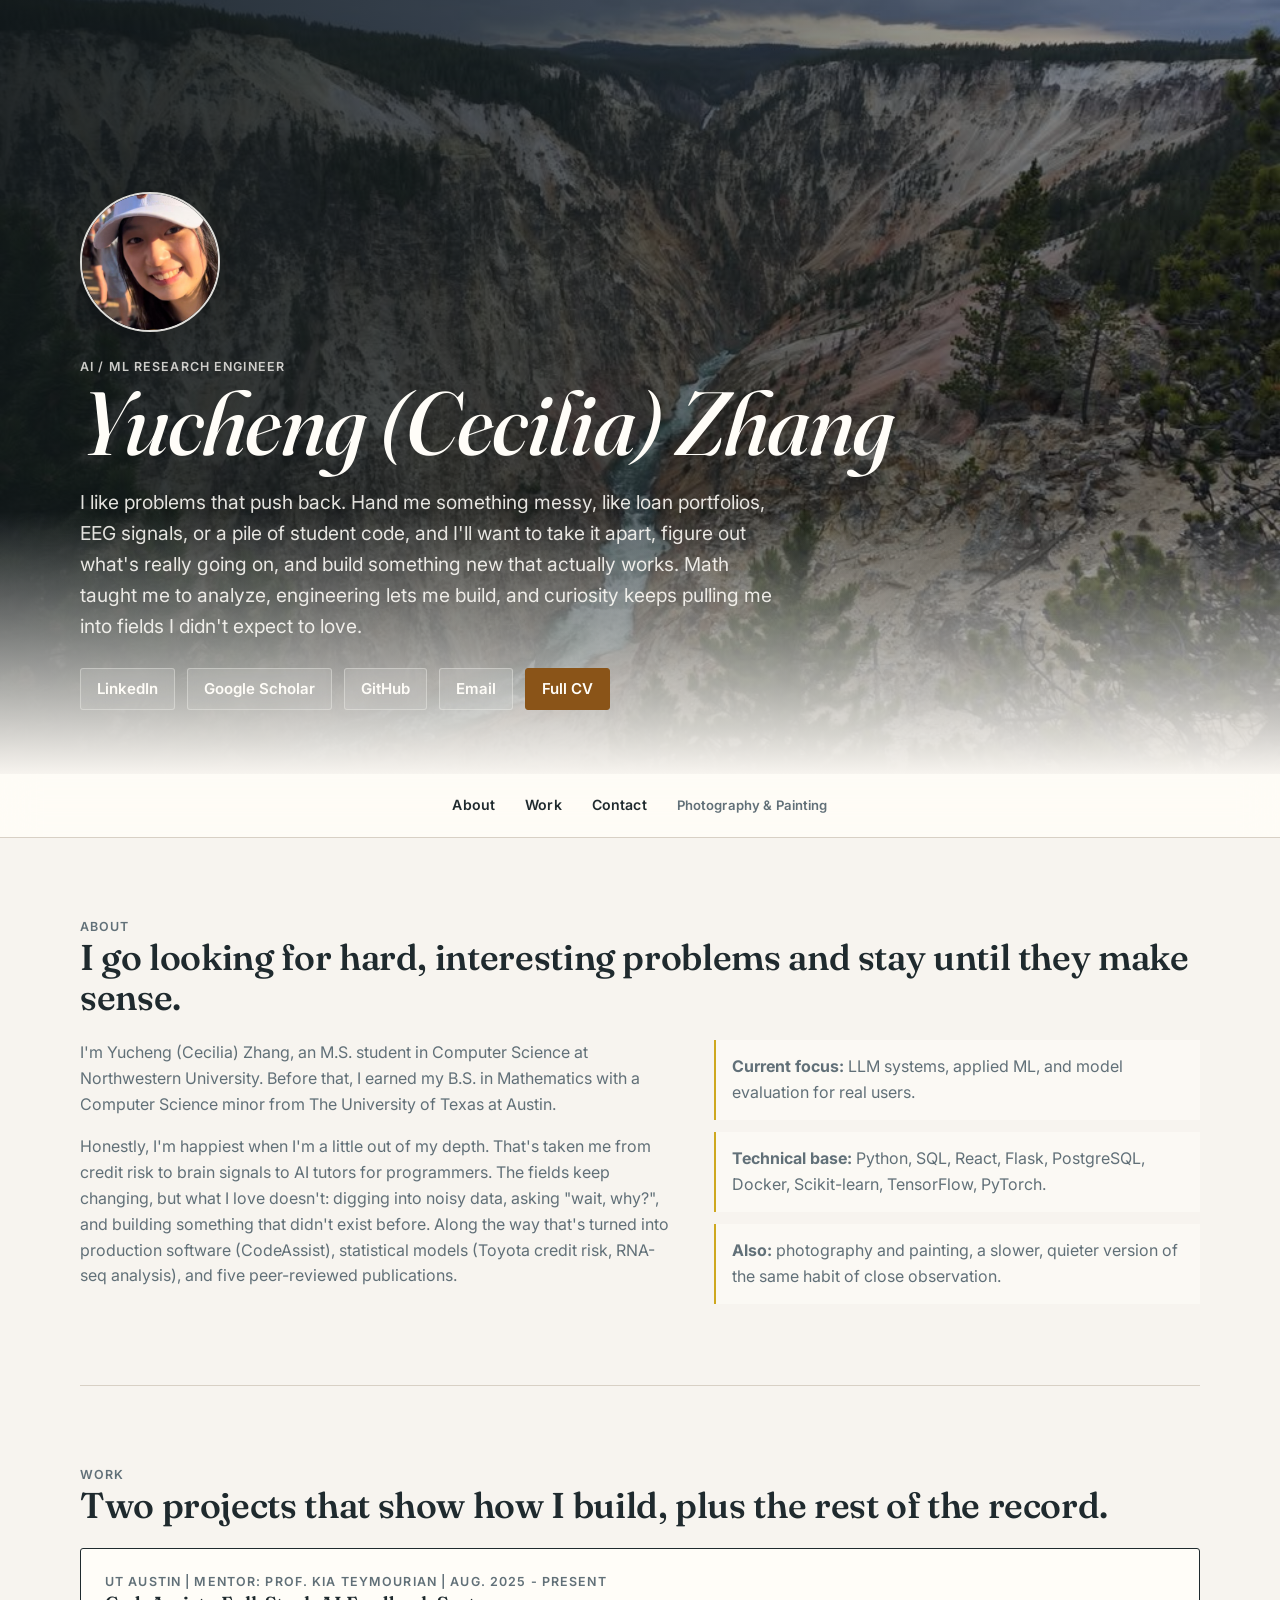
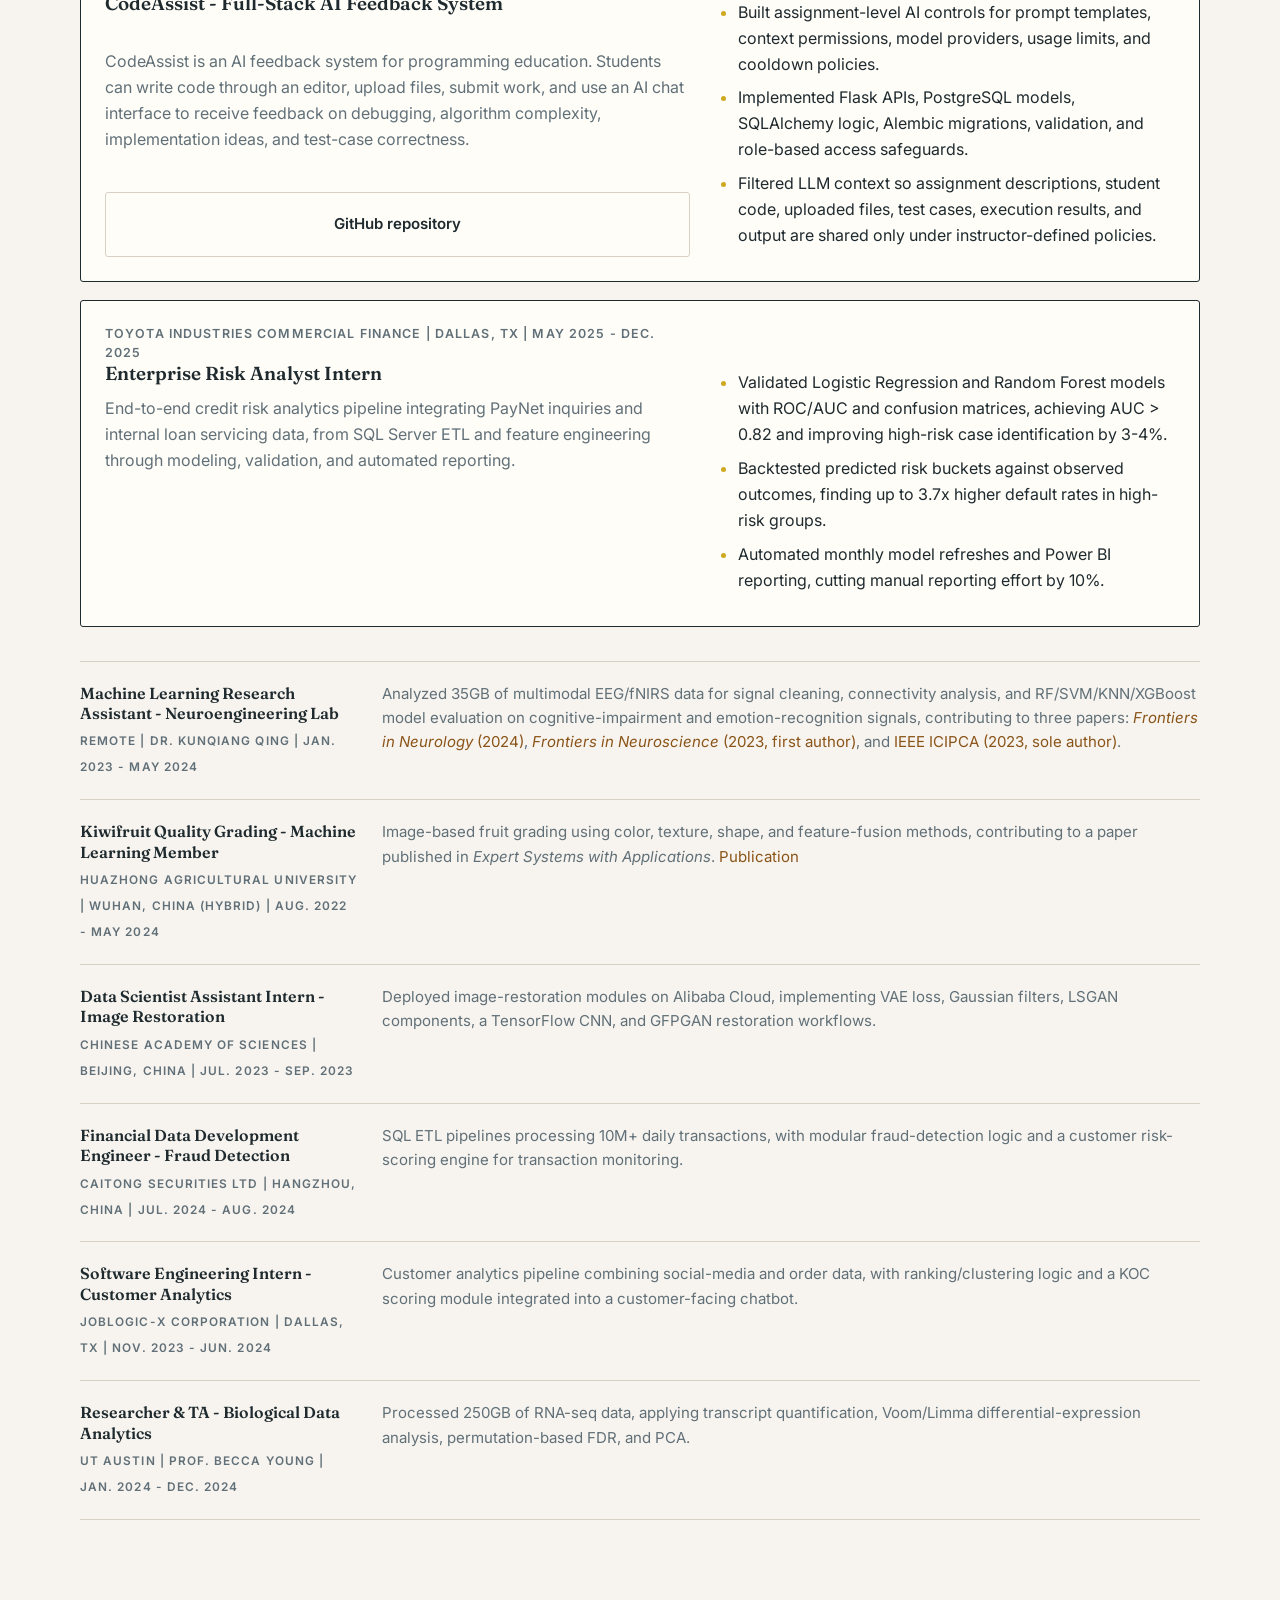
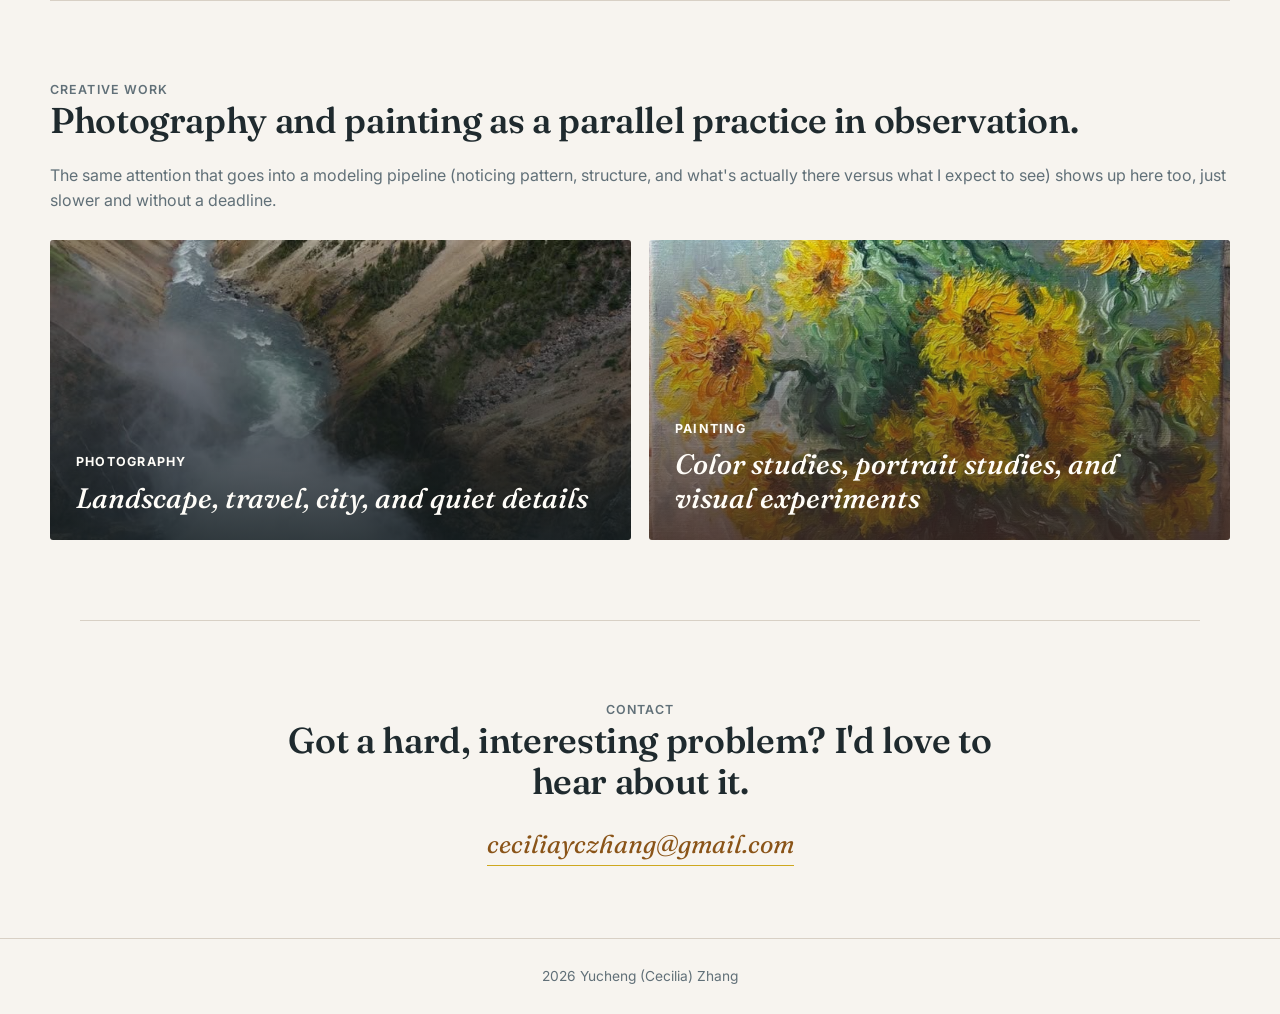
==== index.html @ b3ee611c "update" ====
<!DOCTYPE html>
<html lang="en">

<head>
    <meta charset="UTF-8">
    <meta name="viewport" content="width=device-width, initial-scale=1.0">
    <title>Yucheng (Cecilia) Zhang | AI/ML Research Engineer</title>
    <meta name="description" content="Portfolio of Yucheng (Cecilia) Zhang: AI/ML research engineer building applied machine learning systems across financial risk, biomedical data, and human-centered AI, plus photography and painting.">
    <link rel="preconnect" href="https://fonts.googleapis.com">
    <link rel="preconnect" href="https://fonts.gstatic.com" crossorigin>
    <link href="https://fonts.googleapis.com/css2?family=Fraunces:ital,opsz,wght@0,9..144,300..600;1,9..144,400..560&family=Inter:wght@400;500;600;700&display=swap" rel="stylesheet">
    <link rel="stylesheet" href="css/styles.css">
</head>

<body>

<header class="hero">
    <div class="hero-inner">
        <img src="imgs/photo.jpg" alt="Yucheng Cecilia Zhang" class="profile-pic">
        <p class="eyebrow">AI / ML Research Engineer</p>
        <h1>Yucheng (Cecilia) Zhang</h1>
        <p class="hero-copy">
            I like problems that push back. Hand me something messy, like loan portfolios,
            EEG signals, or a pile of student code, and I'll want to take it apart, figure out
            what's really going on, and build something new that actually works.
            Math taught me to analyze, engineering lets me build, and curiosity keeps
            pulling me into fields I didn't expect to love.
        </p>
        <div class="hero-actions">
            <a href="https://www.linkedin.com/in/yczcecilia" target="_blank" rel="noopener noreferrer" class="button">LinkedIn</a>
            <a href="https://scholar.google.com/citations?user=Stx_NRQAAAAJ&hl=en" target="_blank" rel="noopener noreferrer" class="button">Google Scholar</a>
            <a href="https://github.com/yczhangcc" target="_blank" rel="noopener noreferrer" class="button">GitHub</a>
            <a href="mailto:ceciliayczhang@gmail.com" class="button">Email</a>
            <a href="cv/CV.pdf" target="_blank" rel="noopener noreferrer" class="button primary">Full CV</a>
        </div>
    </div>
</header>

<nav aria-label="Primary navigation">
    <a href="#about">About</a>
    <a href="#work">Work</a>
    <a href="#contact">Contact</a>
    <a href="#creative" class="nav-secondary">Photography &amp; Painting</a>
</nav>

<main>
    <section id="about" class="section">
        <div class="section-kicker">About</div>
        <h2>I go looking for hard, interesting problems and stay until they make sense.</h2>
        <div class="two-column">
            <div>
                <p>
                    I'm Yucheng (Cecilia) Zhang, an M.S. student in Computer Science at
                    Northwestern University. Before that, I earned my B.S. in Mathematics with a
                    Computer Science minor from The University of Texas at Austin.
                </p>
                <p>
                    Honestly, I'm happiest when I'm a little out of my depth. That's taken me
                    from credit risk to brain signals to AI tutors for programmers. The fields
                    keep changing, but what I love doesn't: digging into noisy data, asking
                    "wait, why?", and building something that didn't exist before. Along the way
                    that's turned into production software (CodeAssist), statistical models
                    (Toyota credit risk, RNA-seq analysis), and five peer-reviewed publications.
                </p>
            </div>
            <div class="signal-list">
                <p><strong>Current focus:</strong> LLM systems, applied ML, and model evaluation for real users.</p>
                <p><strong>Technical base:</strong> Python, SQL, React, Flask, PostgreSQL, Docker, Scikit-learn, TensorFlow, PyTorch.</p>
                <p><strong>Also:</strong> photography and painting, a slower, quieter version of the same habit of close observation.</p>
            </div>
        </div>
    </section>

    <section id="work" class="section">
        <div class="section-kicker">Work</div>
        <h2>Two projects that show how I build, plus the rest of the record.</h2>

        <div class="work-grid">
            <article class="work-card featured">
                <div class="meta">UT Austin | Mentor: Prof. Kia Teymourian | Aug. 2025 - Present</div>
                <h3>CodeAssist - Full-Stack AI Feedback System</h3>
                <p>
                    CodeAssist is an AI feedback system for programming education. Students can
                    write code through an editor, upload files, submit work, and use an AI chat
                    interface to receive feedback on debugging, algorithm complexity, implementation
                    ideas, and test-case correctness.
                </p>
                <ul>
                    <li>Built assignment-level AI controls for prompt templates, context permissions, model providers, usage limits, and cooldown policies.</li>
                    <li>Implemented Flask APIs, PostgreSQL models, SQLAlchemy logic, Alembic migrations, validation, and role-based access safeguards.</li>
                    <li>Filtered LLM context so assignment descriptions, student code, uploaded files, test cases, execution results, and output are shared only under instructor-defined policies.</li>
                </ul>
                <a href="https://github.com/kiat/codeAssist" target="_blank" rel="noopener noreferrer">GitHub repository</a>
            </article>

            <article class="work-card featured">
                <div class="meta">Toyota Industries Commercial Finance | Dallas, TX | May 2025 - Dec. 2025</div>
                <h3>Enterprise Risk Analyst Intern</h3>
                <p>
                    End-to-end credit risk analytics pipeline integrating PayNet inquiries and
                    internal loan servicing data, from SQL Server ETL and feature engineering
                    through modeling, validation, and automated reporting.
                </p>
                <ul>
                    <li>Validated Logistic Regression and Random Forest models with ROC/AUC and confusion matrices, achieving AUC &gt; 0.82 and improving high-risk case identification by 3-4%.</li>
                    <li>Backtested predicted risk buckets against observed outcomes, finding up to 3.7x higher default rates in high-risk groups.</li>
                    <li>Automated monthly model refreshes and Power BI reporting, cutting manual reporting effort by 10%.</li>
                </ul>
            </article>
        </div>

        <div class="more-list">
            <article class="more-item">
                <div class="more-item-head">
                    <h3>Machine Learning Research Assistant - Neuroengineering Lab</h3>
                    <span class="meta">Remote | Dr. Kunqiang Qing | Jan. 2023 - May 2024</span>
                </div>
                <p>Analyzed 35GB of multimodal EEG/fNIRS data for signal cleaning, connectivity analysis, and RF/SVM/KNN/XGBoost model evaluation on cognitive-impairment and emotion-recognition signals, contributing to three papers: <a href="https://www.frontiersin.org/journals/neurology/articles/10.3389/fneur.2024.1358167/full" target="_blank" rel="noopener noreferrer"><em>Frontiers in Neurology</em> (2024)</a>, <a href="https://www.frontiersin.org/journals/neuroscience/articles/10.3389/fnins.2023.1269359/full" target="_blank" rel="noopener noreferrer"><em>Frontiers in Neuroscience</em> (2023, first author)</a>, and <a href="https://ieeexplore.ieee.org/abstract/document/10257784" target="_blank" rel="noopener noreferrer">IEEE ICIPCA (2023, sole author)</a>.</p>
            </article>

            <article class="more-item">
                <div class="more-item-head">
                    <h3>Kiwifruit Quality Grading - Machine Learning Member</h3>
                    <span class="meta">Huazhong Agricultural University | Wuhan, China (Hybrid) | Aug. 2022 - May 2024</span>
                </div>
                <p>Image-based fruit grading using color, texture, shape, and feature-fusion methods, contributing to a paper published in <em>Expert Systems with Applications</em>. <a href="https://doi.org/10.1016/j.eswa.2025.129507" target="_blank" rel="noopener noreferrer">Publication</a></p>
            </article>

            <article class="more-item">
                <div class="more-item-head">
                    <h3>Data Scientist Assistant Intern - Image Restoration</h3>
                    <span class="meta">Chinese Academy of Sciences | Beijing, China | Jul. 2023 - Sep. 2023</span>
                </div>
                <p>Deployed image-restoration modules on Alibaba Cloud, implementing VAE loss, Gaussian filters, LSGAN components, a TensorFlow CNN, and GFPGAN restoration workflows.</p>
            </article>

            <article class="more-item">
                <div class="more-item-head">
                    <h3>Financial Data Development Engineer - Fraud Detection</h3>
                    <span class="meta">Caitong Securities Ltd | Hangzhou, China | Jul. 2024 - Aug. 2024</span>
                </div>
                <p>SQL ETL pipelines processing 10M+ daily transactions, with modular fraud-detection logic and a customer risk-scoring engine for transaction monitoring.</p>
            </article>

            <article class="more-item">
                <div class="more-item-head">
                    <h3>Software Engineering Intern - Customer Analytics</h3>
                    <span class="meta">Joblogic-X Corporation | Dallas, TX | Nov. 2023 - Jun. 2024</span>
                </div>
                <p>Customer analytics pipeline combining social-media and order data, with ranking/clustering logic and a KOC scoring module integrated into a customer-facing chatbot.</p>
            </article>

            <article class="more-item">
                <div class="more-item-head">
                    <h3>Researcher &amp; TA - Biological Data Analytics</h3>
                    <span class="meta">UT Austin | Prof. Becca Young | Jan. 2024 - Dec. 2024</span>
                </div>
                <p>Processed 250GB of RNA-seq data, applying transcript quantification, Voom/Limma differential-expression analysis, permutation-based FDR, and PCA.</p>
            </article>
        </div>
    </section>

    <section id="creative" class="section creative-band">
        <div class="section-kicker">Creative Work</div>
        <h2>Photography and painting as a parallel practice in observation.</h2>
        <p>
            The same attention that goes into a modeling pipeline (noticing pattern, structure,
            and what's actually there versus what I expect to see) shows up here too, just
            slower and without a deadline.
        </p>
        <div class="creative-grid">
            <a href="photograph/index.html" class="creative-card photo-card">
                <span>Photography</span>
                <strong>Landscape, travel, city, and quiet details</strong>
            </a>
            <a href="painting/index.html" class="creative-card painting-card">
                <span>Painting</span>
                <strong>Color studies, portrait studies, and visual experiments</strong>
            </a>
        </div>
    </section>

    <section id="contact" class="section contact-section">
        <div class="section-kicker">Contact</div>
        <h2>Got a hard, interesting problem? I'd love to hear about it.</h2>
        <a class="contact-email" href="mailto:ceciliayczhang@gmail.com">ceciliayczhang@gmail.com</a>
    </section>
</main>

<footer>
    <p>2026 Yucheng (Cecilia) Zhang</p>
</footer>

</body>
</html>
---- css/styles.css ----
/* Yucheng Zhang Portfolio */

:root {
  --paper: #f7f4ef;
  --surface: #fffdf8;
  --surface-2: #efe8de;
  --ink: #1f2a2e;
  --muted: #617078;
  --line: #d8d0c5;
  /* Palette pulled from my own paintings (k-means, see tmp/palette_kmeans.py):
     sunflower ochre (Monet study), haystack sienna, deep stem green. */
  --accent: #8a5418;
  --sienna: #975239;
  --sunflower: #cea81f;
  --stem: #2d4038;
  --shadow: 0 10px 28px rgba(31, 42, 46, 0.08);
  --shadow-hover: 0 16px 36px rgba(31, 42, 46, 0.14);
  --font-display: "Fraunces", "Iowan Old Style", ui-serif, Georgia, serif;
  --font-body: Inter, ui-sans-serif, system-ui, -apple-system, BlinkMacSystemFont, "Segoe UI", Arial, sans-serif;
  --radius: 3px;
}

* {
  box-sizing: border-box;
}

html {
  scroll-behavior: smooth;
}

body {
  margin: 0;
  min-height: 100vh;
  color: var(--ink);
  background: var(--paper);
  font-family: var(--font-body);
  line-height: 1.62;
}

img {
  max-width: 100%;
  display: block;
}

a {
  color: var(--accent);
  text-decoration: none;
}

a:hover {
  color: var(--sienna);
  text-decoration: underline;
}

.hero {
  position: relative;
  min-height: 86vh;
  display: grid;
  align-items: end;
  padding: 96px 24px 64px;
  color: #fffdf8;
  overflow: hidden;
  background:
    linear-gradient(90deg, rgba(17, 24, 27, 0.86), rgba(17, 24, 27, 0.56) 54%, rgba(17, 24, 27, 0.26)),
    url("../imgs/hero-photo.jpg") center 38% / cover no-repeat;
}

.hero::after {
  content: "";
  position: absolute;
  inset: auto 0 0;
  height: 34%;
  background: linear-gradient(180deg, rgba(247, 244, 239, 0), var(--paper));
  pointer-events: none;
}

.hero-inner {
  position: relative;
  z-index: 1;
  width: min(1120px, 100%);
  margin: 0 auto;
}

.profile-pic {
  width: 140px;
  height: 140px;
  border-radius: 999px;
  object-fit: cover;
  border: 2px solid rgba(255, 253, 248, 0.85);
  box-shadow: 0 14px 30px rgba(0, 0, 0, 0.28);
  margin-bottom: 26px;
}

.eyebrow,
.section-kicker,
.meta {
  margin: 0;
  color: var(--muted);
  font-family: var(--font-body);
  font-size: 0.78rem;
  font-weight: 600;
  line-height: 1.5;
  text-transform: uppercase;
  letter-spacing: 0.09em;
}

.hero .eyebrow {
  color: rgba(255, 253, 248, 0.78);
}

h1,
h2,
h3,
p {
  margin-top: 0;
}

h1,
h2,
h3 {
  font-family: var(--font-display);
  font-weight: 560;
  letter-spacing: -0.01em;
}

h1 {
  max-width: 920px;
  margin-bottom: 18px;
  font-size: clamp(2.7rem, 7vw, 5.6rem);
  font-weight: 480;
  font-style: italic;
  line-height: 1.02;
}

h2 {
  margin-bottom: 22px;
  color: var(--ink);
  font-size: clamp(1.7rem, 2.8vw, 2.7rem);
  line-height: 1.14;
}

h3 {
  margin-bottom: 10px;
  color: var(--ink);
  font-size: 1.18rem;
  font-weight: 600;
  line-height: 1.28;
  letter-spacing: 0;
}

.hero-copy {
  max-width: 700px;
  margin-bottom: 26px;
  color: rgba(255, 253, 248, 0.88);
  font-size: clamp(1.02rem, 1.5vw, 1.2rem);
}

.hero-actions,
.resume-grid {
  display: flex;
  flex-wrap: wrap;
  gap: 12px;
}

.button,
.resume-grid a,
.work-card a {
  display: inline-flex;
  align-items: center;
  justify-content: center;
  min-height: 42px;
  padding: 10px 16px;
  border: 1px solid var(--line);
  border-radius: var(--radius);
  background: var(--surface);
  color: var(--ink);
  font-weight: 600;
  font-size: 0.94rem;
  line-height: 1.2;
  text-decoration: none;
  transition: transform 0.15s ease, background 0.15s ease, border-color 0.15s ease, color 0.15s ease;
}

.hero .button {
  border-color: rgba(255, 253, 248, 0.32);
  background: rgba(255, 253, 248, 0.1);
  color: #fffdf8;
  backdrop-filter: blur(14px);
}

.button.primary,
.resume-grid a:first-child {
  border-color: var(--accent);
  background: var(--accent);
  color: #fffdf8;
}

.button:hover,
.resume-grid a:hover,
.work-card a:hover {
  transform: translateY(-1px);
  color: #fffdf8;
  background: var(--ink);
  border-color: var(--ink);
  text-decoration: none;
}

nav {
  position: sticky;
  top: 0;
  z-index: 20;
  display: flex;
  justify-content: center;
  align-items: center;
  gap: 4px;
  flex-wrap: wrap;
  padding: 12px 18px;
  background: rgba(255, 253, 248, 0.88);
  border-bottom: 1px solid var(--line);
  backdrop-filter: blur(18px);
}

nav a {
  padding: 8px 13px;
  border-radius: var(--radius);
  color: var(--ink);
  font-size: 0.88rem;
  font-weight: 600;
  letter-spacing: 0.01em;
}

nav a.nav-secondary {
  color: var(--muted);
  font-size: 0.82rem;
}

nav a:hover {
  color: var(--accent);
  background: rgba(206, 168, 31, 0.12);
  text-decoration: none;
}

.section {
  width: min(1120px, calc(100% - 32px));
  margin: 0 auto;
  padding: 80px 0;
}

.section + .section {
  border-top: 1px solid var(--line);
}

.two-column {
  display: grid;
  grid-template-columns: minmax(0, 1.1fr) minmax(280px, 0.9fr);
  gap: 40px;
  align-items: start;
}

.two-column p,
.work-card p,
.creative-band > p,
.gallery-intro p {
  color: var(--muted);
}

.signal-list {
  display: grid;
  gap: 12px;
}

.signal-list p {
  margin: 0;
  padding: 14px 16px;
  border-left: 2px solid var(--sunflower);
  background: rgba(255, 253, 248, 0.6);
}

.work-grid {
  display: grid;
  grid-template-columns: repeat(2, minmax(0, 1fr));
  gap: 18px;
}

.work-card {
  position: relative;
  padding: 24px;
  border: 1px solid var(--line);
  border-radius: var(--radius);
  background: var(--surface);
  box-shadow: none;
}

.work-card.featured {
  grid-column: 1 / -1;
  display: grid;
  grid-template-columns: minmax(0, 1fr) minmax(280px, 0.78fr);
  column-gap: 28px;
  border-color: var(--ink);
  border-width: 1px;
}

.work-card.featured .meta,
.work-card.featured h3,
.work-card.featured p,
.work-card.featured a {
  grid-column: 1;
}

.work-card.featured ul {
  grid-column: 2;
  grid-row: 2 / span 3;
  margin-top: 0;
}

ul {
  margin: 14px 0 0;
  padding-left: 20px;
}

li {
  margin: 8px 0;
}

li::marker {
  color: var(--sunflower);
}

.more-list {
  margin-top: 34px;
  border-top: 1px solid var(--line);
}

.more-item {
  display: grid;
  grid-template-columns: minmax(200px, 0.34fr) minmax(0, 1fr);
  gap: 24px;
  align-items: baseline;
  padding: 20px 0;
  border-bottom: 1px solid var(--line);
}

.more-item-head h3 {
  margin-bottom: 4px;
  font-size: 1rem;
}

.more-item-head .meta {
  font-size: 0.74rem;
}

.more-item p {
  margin: 0;
  color: var(--muted);
  font-size: 0.94rem;
}

.creative-band {
  width: min(1180px, calc(100% - 32px));
}

.creative-grid {
  display: grid;
  grid-template-columns: repeat(2, minmax(0, 1fr));
  gap: 18px;
  margin-top: 26px;
}

.creative-card {
  min-height: 300px;
  display: flex;
  flex-direction: column;
  justify-content: end;
  gap: 8px;
  padding: 26px;
  border-radius: var(--radius);
  color: #fffdf8;
  overflow: hidden;
  background: #243338;
  box-shadow: none;
  transition: transform 0.2s ease;
}

.creative-card:hover {
  color: #fffdf8;
  transform: translateY(-3px);
  text-decoration: none;
}

.photo-card {
  background:
    linear-gradient(180deg, rgba(20, 29, 32, 0.08), rgba(20, 29, 32, 0.82)),
    url("../imgs/creative-photo.jpg") center / cover no-repeat;
}

.painting-card {
  background:
    linear-gradient(180deg, rgba(57, 37, 31, 0.1), rgba(57, 37, 31, 0.84)),
    url("../painting/painting-01.jpg") center 30% / cover no-repeat;
}

.creative-card span {
  font-family: var(--font-body);
  font-size: 0.78rem;
  font-weight: 700;
  letter-spacing: 0.1em;
  text-transform: uppercase;
}

.creative-card strong {
  max-width: 520px;
  font-family: var(--font-display);
  font-weight: 500;
  font-style: italic;
  font-size: clamp(1.3rem, 2.2vw, 1.85rem);
  line-height: 1.2;
}

.resume-grid {
  align-items: stretch;
}

.resume-grid a {
  flex: 0 1 280px;
}

.contact-section {
  padding-bottom: 72px;
  text-align: center;
}

.contact-section h2 {
  max-width: 720px;
  margin-left: auto;
  margin-right: auto;
}

.contact-email {
  display: inline-block;
  font-family: var(--font-display);
  font-style: italic;
  font-size: clamp(1.2rem, 2.4vw, 1.6rem);
  border-bottom: 1px solid var(--sunflower);
}

.contact-email:hover {
  text-decoration: none;
  border-bottom-color: var(--sienna);
}



footer {
  padding: 26px;
  border-top: 1px solid var(--line);
  color: var(--muted);
  text-align: center;
  font-size: 0.86rem;
}

footer p {
  margin: 0;
}

/* ---------- Gallery pages ---------- */

.gallery-page {
  background: var(--paper);
}

.gallery-hero {
  min-height: 50vh;
  display: grid;
  align-items: end;
  padding: 84px 24px 54px;
  color: #fffdf8;
  background:
    linear-gradient(90deg, rgba(17, 24, 27, 0.84), rgba(17, 24, 27, 0.38)),
    url("../imgs/gallery-photo-hero.jpg") center / cover no-repeat;
}

.painting-hero {
  background:
    linear-gradient(90deg, rgba(38, 28, 24, 0.86), rgba(38, 28, 24, 0.4)),
    url("../painting/painting-01.jpg") center 30% / cover no-repeat;
}

.gallery-hero-inner {
  width: min(1120px, 100%);
  margin: 0 auto;
}

.back-link {
  display: inline-flex;
  margin-bottom: 26px;
  color: rgba(255, 253, 248, 0.82);
  font-family: var(--font-body);
  font-size: 0.85rem;
  font-weight: 600;
  letter-spacing: 0.03em;
}

.back-link:hover {
  color: #fffdf8;
}

.gallery-hero h1 {
  margin-bottom: 16px;
  font-size: clamp(2.6rem, 6vw, 4.6rem);
}

.gallery-hero p {
  max-width: 720px;
  margin-bottom: 0;
  color: rgba(255, 253, 248, 0.86);
  font-size: 1.04rem;
}

.gallery-intro {
  width: min(880px, calc(100% - 32px));
  margin: 0 auto;
  padding: 60px 0 12px;
}

.gallery-count {
  color: var(--muted);
  font-size: 0.86rem;
}

/* Uniform image grid - each tile keeps a consistent ratio via object-fit:cover
   so mixed landscape/portrait photos never look squeezed or distorted.
   Clicking a tile opens the full, uncropped image in the lightbox. */
.photo-grid {
  width: min(1180px, calc(100% - 32px));
  margin: 8px auto 90px;
  display: grid;
  grid-template-columns: repeat(auto-fill, minmax(230px, 1fr));
  gap: 14px;
}

.photo-grid figure {
  margin: 0;
  position: relative;
  overflow: hidden;
  border-radius: var(--radius);
  background: var(--surface-2);
  aspect-ratio: 4 / 5;
}

.photo-grid img {
  width: 100%;
  height: 100%;
  display: block;
  object-fit: cover;
  cursor: zoom-in;
  transition: transform 0.5s ease;
}

.photo-grid figure:hover img {
  transform: scale(1.04);
}

@media (max-width: 560px) {
  .photo-grid {
    grid-template-columns: repeat(2, minmax(0, 1fr));
    gap: 8px;
  }
}

/* Painting grid: image, title, k-means palette strip */
.art-grid {
  width: min(1180px, calc(100% - 32px));
  margin: 8px auto 90px;
  display: grid;
  grid-template-columns: repeat(auto-fill, minmax(240px, 1fr));
  gap: 34px 18px;
}

.art {
  margin: 0;
}

.art-frame {
  overflow: hidden;
  border-radius: var(--radius);
  background: var(--surface-2);
  aspect-ratio: 4 / 5;
  cursor: zoom-in;
}

.art-frame img {
  width: 100%;
  height: 100%;
  object-fit: cover;
  transition: transform 0.5s ease;
}

.art:hover .art-frame img {
  transform: scale(1.04);
}

.art figcaption {
  display: flex;
  justify-content: space-between;
  align-items: center;
  gap: 12px;
  padding-top: 10px;
}

.art-title {
  font-family: var(--font-display);
  font-style: italic;
  font-size: 0.98rem;
  line-height: 1.3;
}

.swatches {
  display: inline-flex;
  flex-shrink: 0;
  padding-left: 3px;
}

.swatches i {
  width: 14px;
  height: 14px;
  border-radius: 999px;
  margin-left: -3px;
  border: 1.5px solid var(--paper);
}

@media (max-width: 560px) {
  .art-grid {
    grid-template-columns: repeat(2, minmax(0, 1fr));
    gap: 22px 10px;
  }

  .art figcaption {
    flex-direction: column;
    align-items: flex-start;
    gap: 6px;
  }

  .art-title {
    font-size: 0.86rem;
  }

  .swatches i {
    width: 11px;
    height: 11px;
  }
}

/* Lightbox */
.lightbox {
  position: fixed;
  inset: 0;
  z-index: 100;
  display: none;
  align-items: center;
  justify-content: center;
  padding: 40px;
  background: rgba(15, 19, 21, 0.94);
}

.lightbox.is-open {
  display: flex;
}

.lightbox-figure {
  margin: 0;
  display: flex;
  flex-direction: column;
  align-items: center;
  max-width: 100%;
}

.lightbox-caption {
  width: min(640px, 100%);
  padding-top: 16px;
  color: #fffdf8;
  text-align: center;
}

.lightbox-caption p {
  margin: 0;
}

.lb-title {
  font-family: var(--font-display);
  font-style: italic;
  font-size: 1.2rem;
}

.lightbox-caption .lb-meta {
  margin-top: 2px;
  color: rgba(255, 253, 248, 0.62);
  font-size: 0.78rem;
  letter-spacing: 0.08em;
  text-transform: uppercase;
}

.lightbox-caption .lb-note {
  margin-top: 10px;
  color: rgba(255, 253, 248, 0.86);
  font-size: 0.95rem;
}

.lb-palette {
  display: flex;
  justify-content: center;
  align-items: center;
  gap: 12px;
  margin-top: 12px;
}

.lb-palette .swatches i {
  width: 18px;
  height: 18px;
  border-color: rgba(15, 19, 21, 0.94);
}

.lb-kmeans {
  color: rgba(255, 253, 248, 0.5);
  font-size: 0.72rem;
  letter-spacing: 0.06em;
}

.lightbox img {
  max-width: 100%;
  max-height: 70vh;
  border-radius: 2px;
  box-shadow: 0 30px 70px rgba(0, 0, 0, 0.5);
}

.lightbox-close,
.lightbox-prev,
.lightbox-next {
  position: absolute;
  border: 1px solid rgba(255, 253, 248, 0.3);
  background: rgba(255, 253, 248, 0.08);
  color: #fffdf8;
  border-radius: 999px;
  width: 44px;
  height: 44px;
  display: flex;
  align-items: center;
  justify-content: center;
  font-family: var(--font-body);
  font-size: 1.1rem;
  cursor: pointer;
}

.lightbox-close:hover,
.lightbox-prev:hover,
.lightbox-next:hover {
  background: rgba(255, 253, 248, 0.18);
}

.lightbox-close {
  top: 22px;
  right: 22px;
}

.lightbox-prev {
  left: 22px;
  top: 50%;
  transform: translateY(-50%);
}

.lightbox-next {
  right: 22px;
  top: 50%;
  transform: translateY(-50%);
}

@media (max-width: 560px) {
  .lightbox {
    padding: 18px;
  }

  .lightbox-prev,
  .lightbox-next {
    width: 38px;
    height: 38px;
  }
}

@media (max-width: 860px) {
  .hero {
    min-height: 78vh;
    padding-top: 76px;
  }

  .two-column,
  .work-grid,
  .work-card.featured,
  .more-item,
  .creative-grid {
    grid-template-columns: 1fr;
  }

  .work-card.featured .meta,
  .work-card.featured h3,
  .work-card.featured p,
  .work-card.featured a,
  .work-card.featured ul {
    grid-column: auto;
    grid-row: auto;
  }

  .more-item {
    gap: 6px;
  }

  .more-item-head .meta {
    margin-top: 2px;
  }
}

@media (max-width: 560px) {
  .hero,
  .gallery-hero {
    padding-left: 18px;
    padding-right: 18px;
  }

  .profile-pic {
    width: 112px;
    height: 112px;
  }

  .hero-actions {
    display: grid;
    grid-template-columns: repeat(2, minmax(0, 1fr));
    gap: 8px;
  }

  .hero-actions .button.primary {
    grid-column: 1 / -1;
    order: -1;
  }

  h1 {
    font-size: clamp(2.3rem, 14vw, 3.6rem);
  }

  h2 {
    font-size: 1.6rem;
  }

  nav {
    justify-content: flex-start;
    overflow-x: auto;
  }

  nav a {
    white-space: nowrap;
  }

  .section {
    width: min(100% - 24px, 1120px);
    padding: 56px 0;
  }

  .work-card {
    padding: 18px;
  }

  .more-item {
    padding: 16px 0;
  }

  .creative-card {
    min-height: 230px;
  }
}
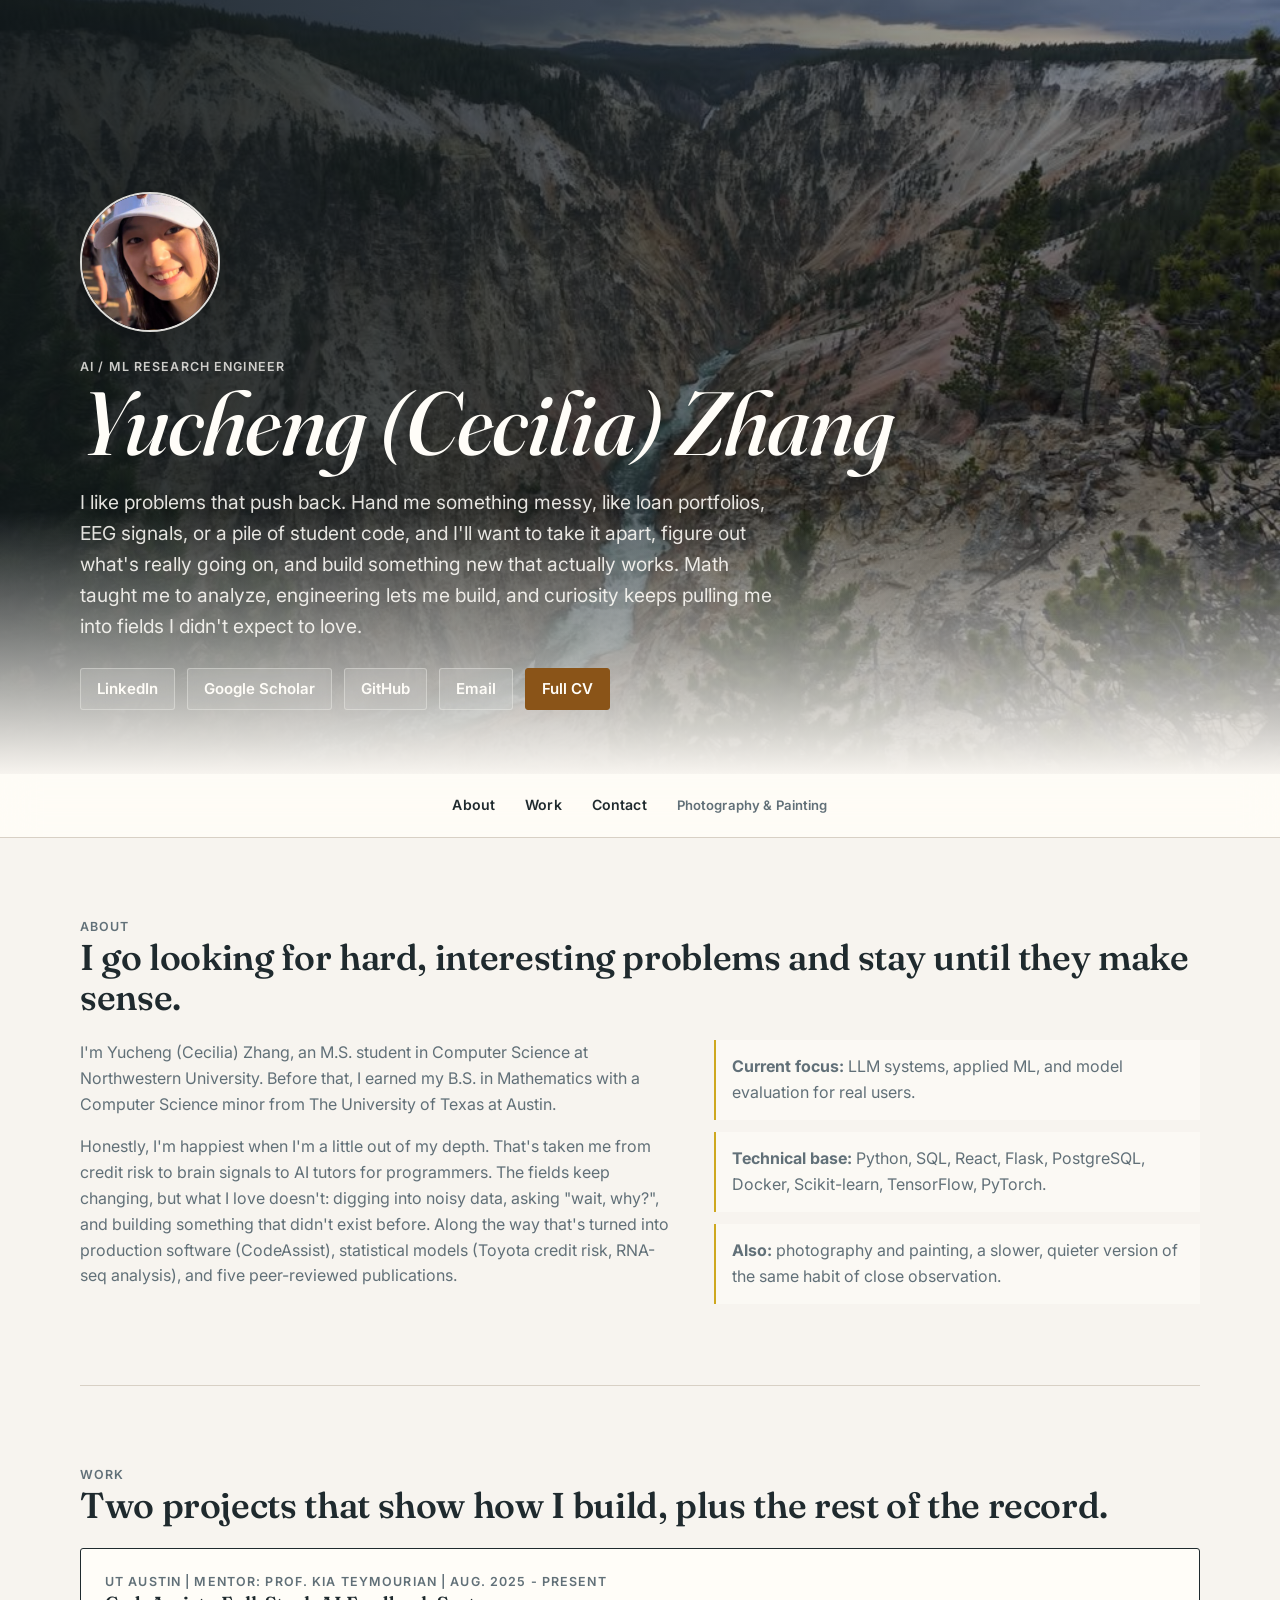
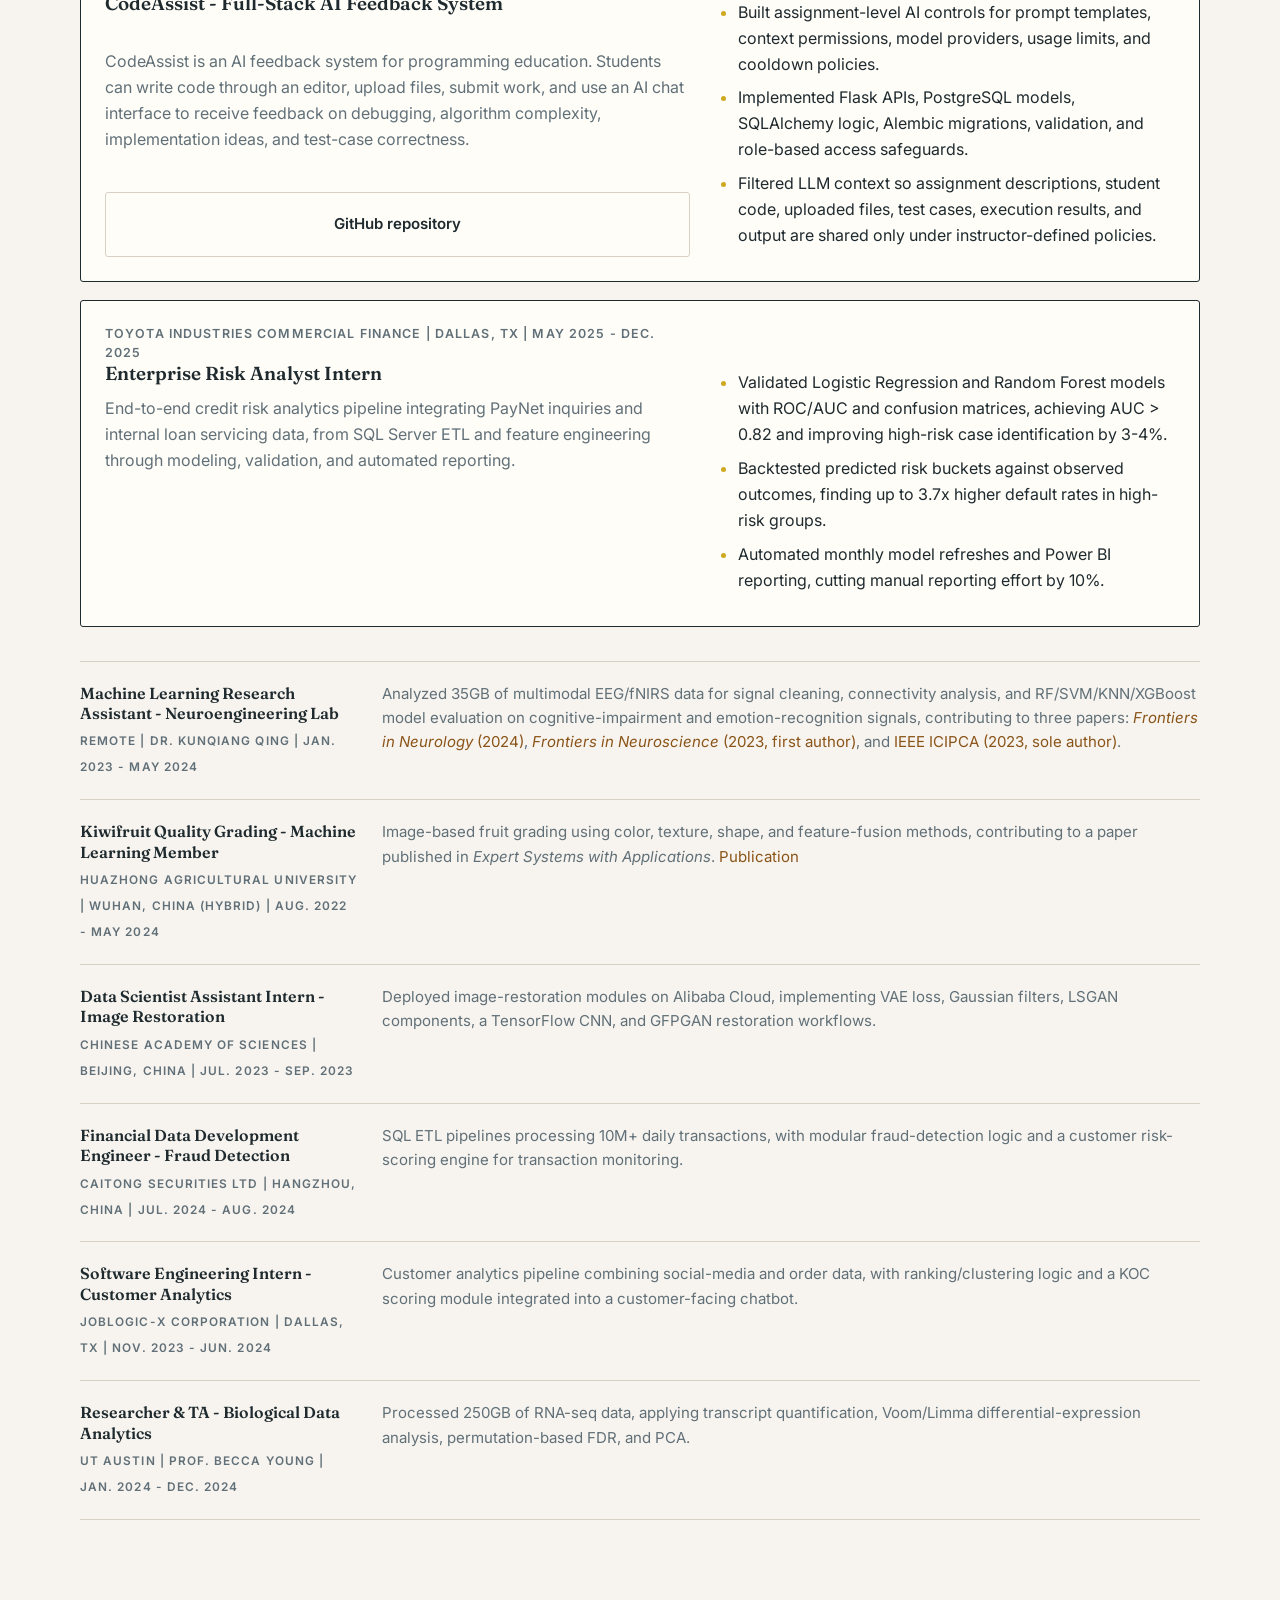
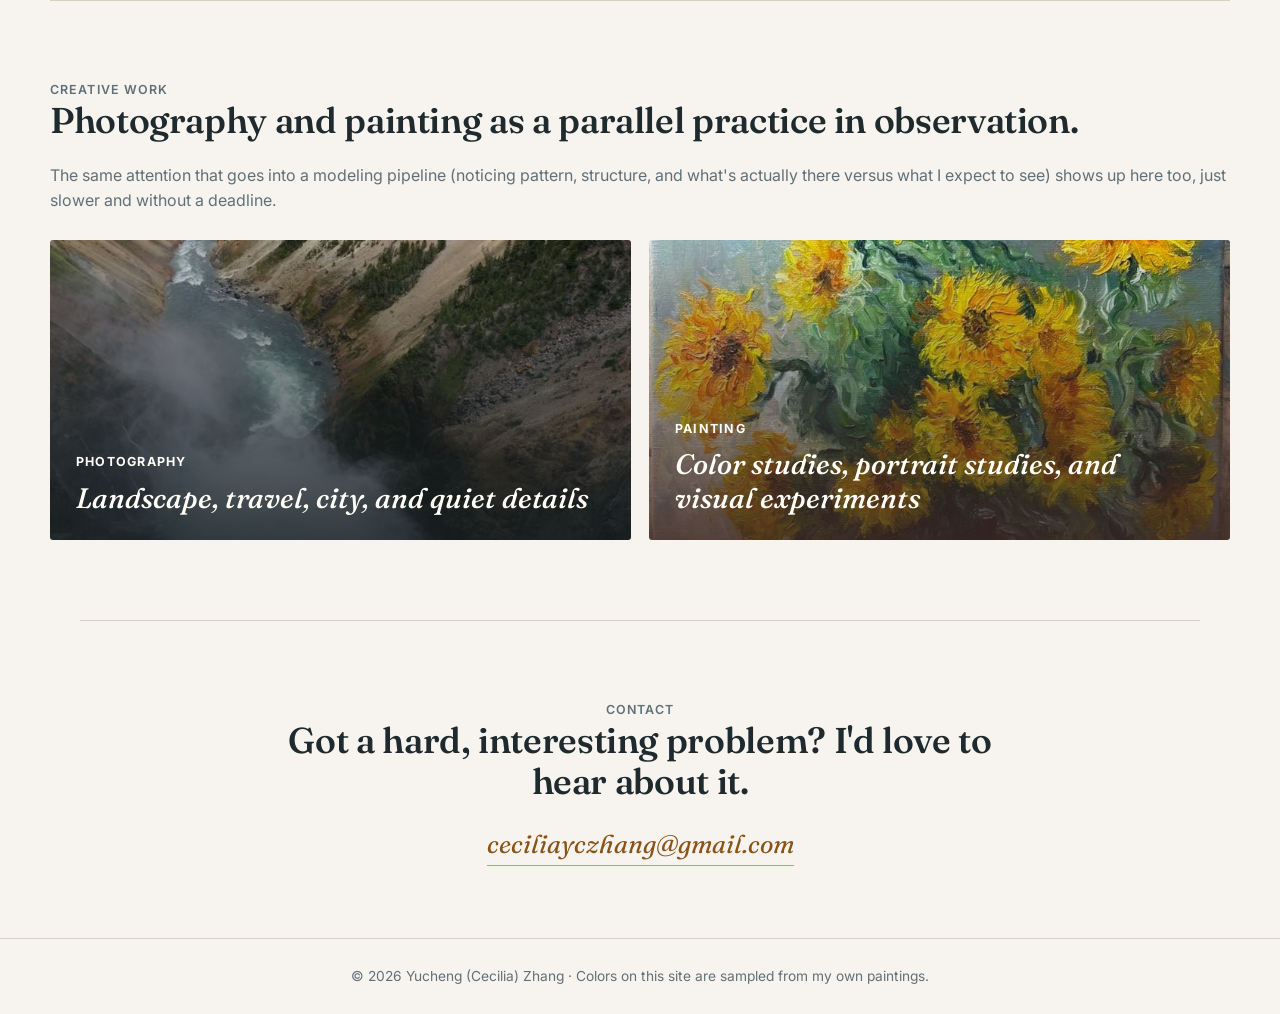
==== commit f24de030: "update" ====
--- a/index.html
+++ b/index.html
@@ -4,8 +4,20 @@
 <head>
     <meta charset="UTF-8">
     <meta name="viewport" content="width=device-width, initial-scale=1.0">
-    <title>Yucheng (Cecilia) Zhang | AI/ML Research Engineer</title>
+    <title>Yucheng (Cecilia) Zhang | AI/ML Engineer</title>
     <meta name="description" content="Portfolio of Yucheng (Cecilia) Zhang: AI/ML research engineer building applied machine learning systems across financial risk, biomedical data, and human-centered AI, plus photography and painting.">
+    <link rel="icon" type="image/png" sizes="32x32" href="imgs/favicon-32.png">
+    <link rel="apple-touch-icon" href="imgs/apple-touch-icon.png">
+    <meta name="theme-color" content="#f7f4ef">
+    <meta property="og:type" content="website">
+    <meta property="og:title" content="Yucheng (Cecilia) Zhang | AI/ML Engineer">
+    <meta property="og:description" content="AI/ML engineer and M.S. CS student at Northwestern who likes problems that push back. Machine learning research, engineering, painting, and photography.">
+    <meta property="og:url" content="https://yuchengzhang-portfolio.vercel.app/">
+    <meta property="og:image" content="https://yuchengzhang-portfolio.vercel.app/imgs/og-image.jpg">
+    <meta property="og:image:width" content="1200">
+    <meta property="og:image:height" content="630">
+    <meta name="twitter:card" content="summary_large_image">
+    <meta name="twitter:image" content="https://yuchengzhang-portfolio.vercel.app/imgs/og-image.jpg">
     <link rel="preconnect" href="https://fonts.googleapis.com">
     <link rel="preconnect" href="https://fonts.gstatic.com" crossorigin>
     <link href="https://fonts.googleapis.com/css2?family=Fraunces:ital,opsz,wght@0,9..144,300..600;1,9..144,400..560&family=Inter:wght@400;500;600;700&display=swap" rel="stylesheet">
@@ -188,7 +200,7 @@
 </main>
 
 <footer>
-    <p>2026 Yucheng (Cecilia) Zhang</p>
+    <p>&copy; 2026 Yucheng (Cecilia) Zhang &middot; Colors on this site are sampled from my own paintings.</p>
 </footer>
 
 </body>
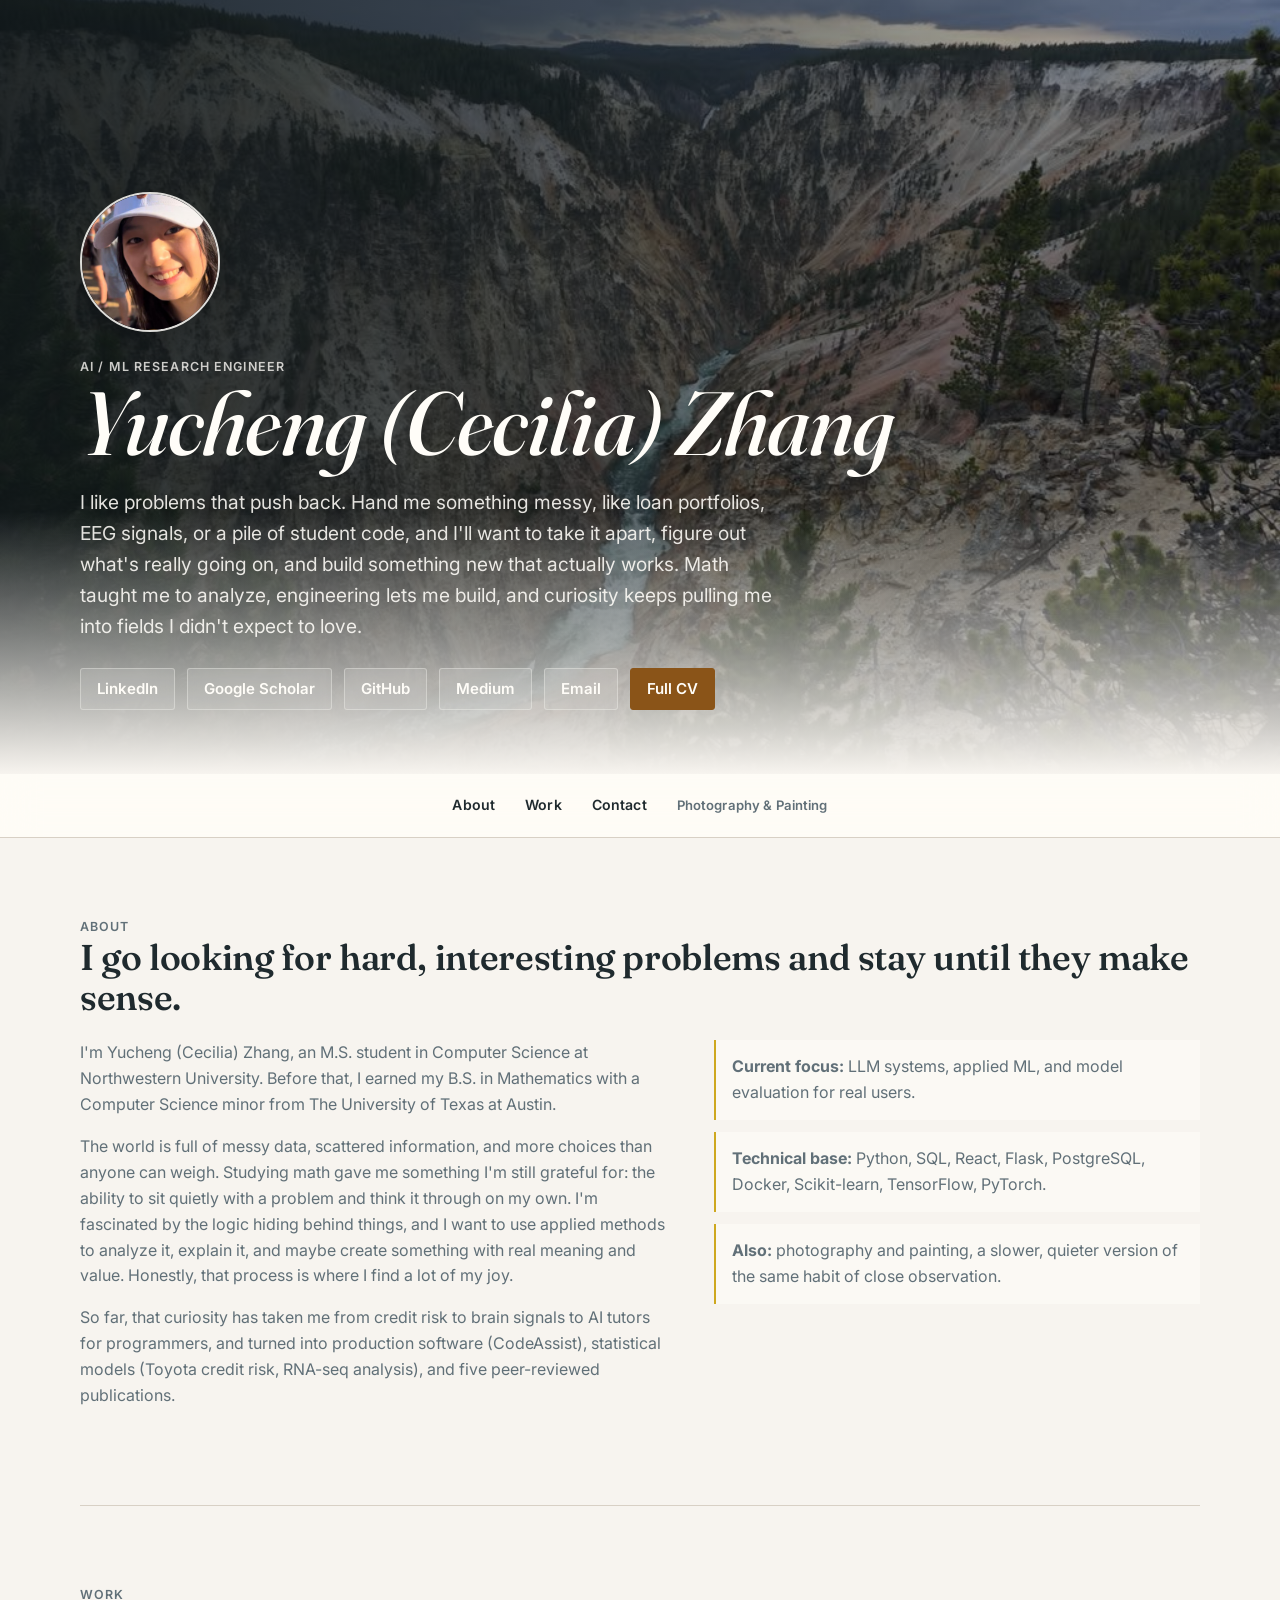
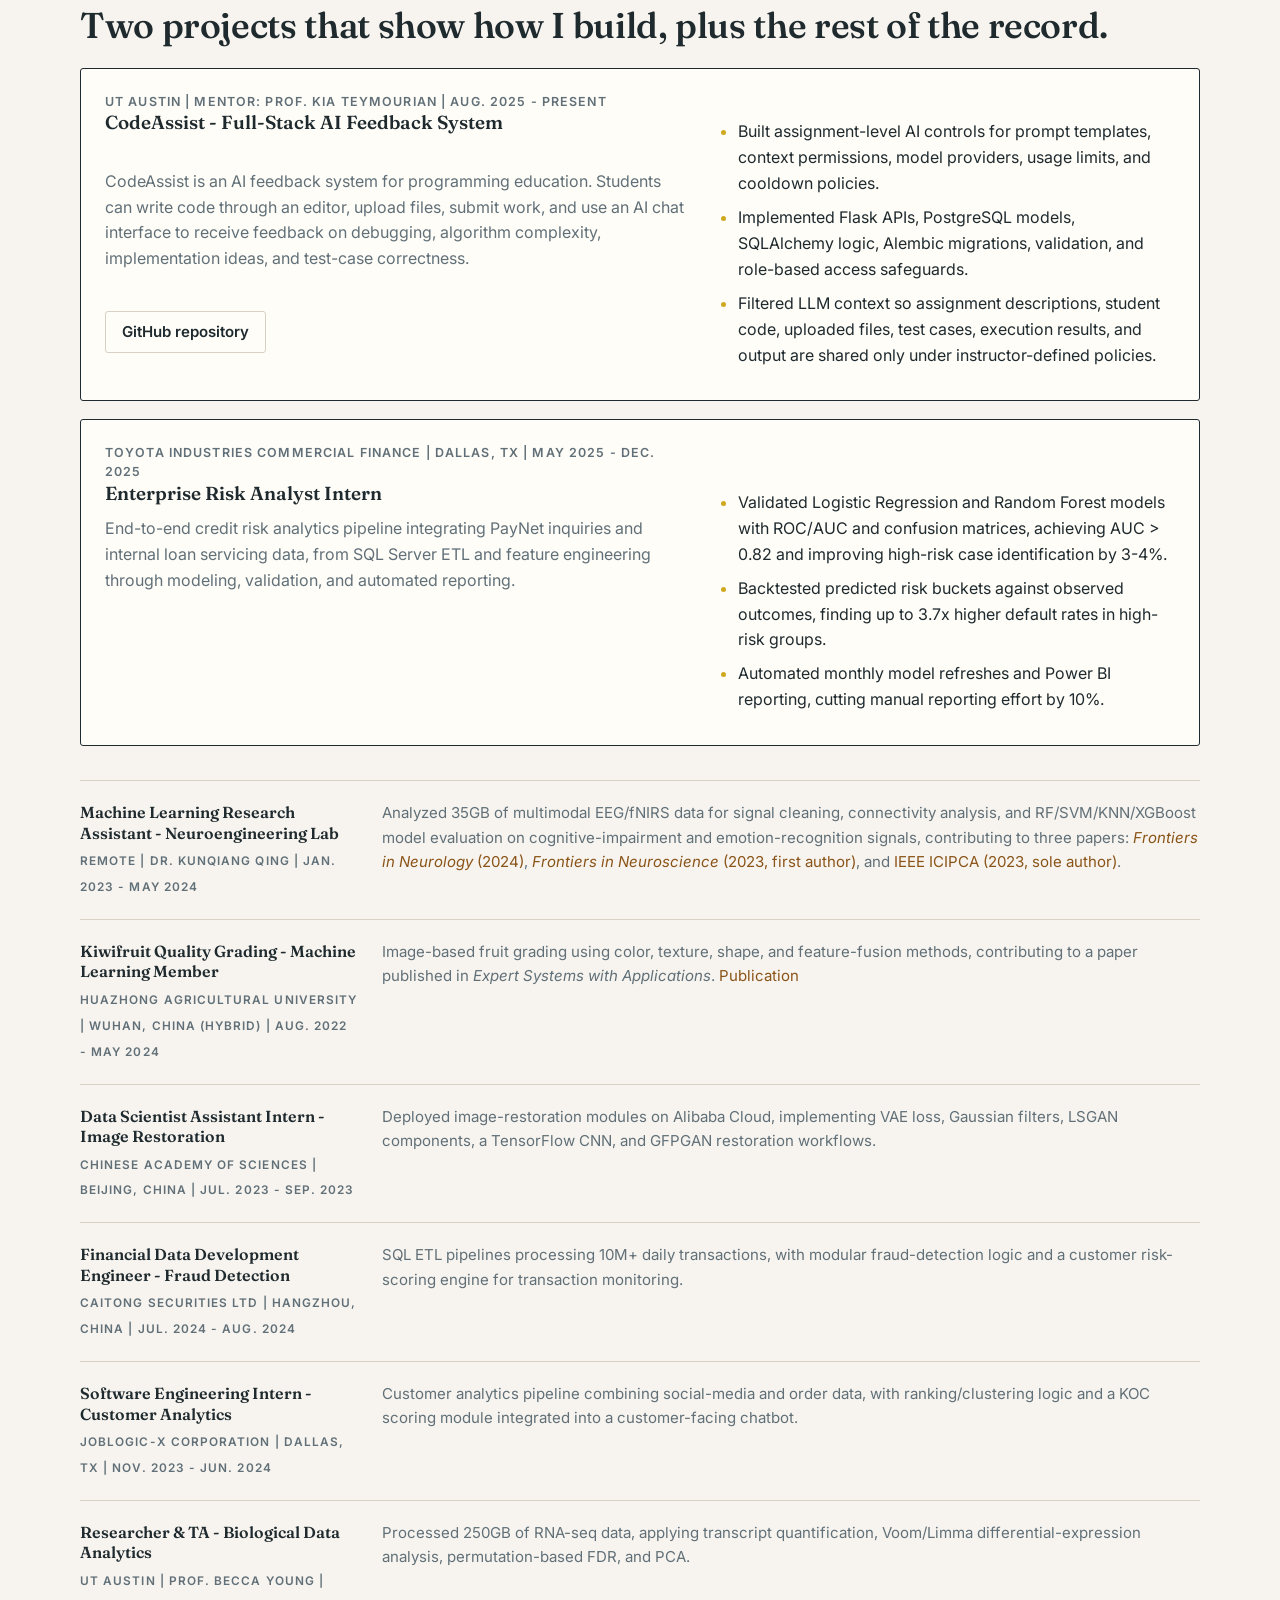
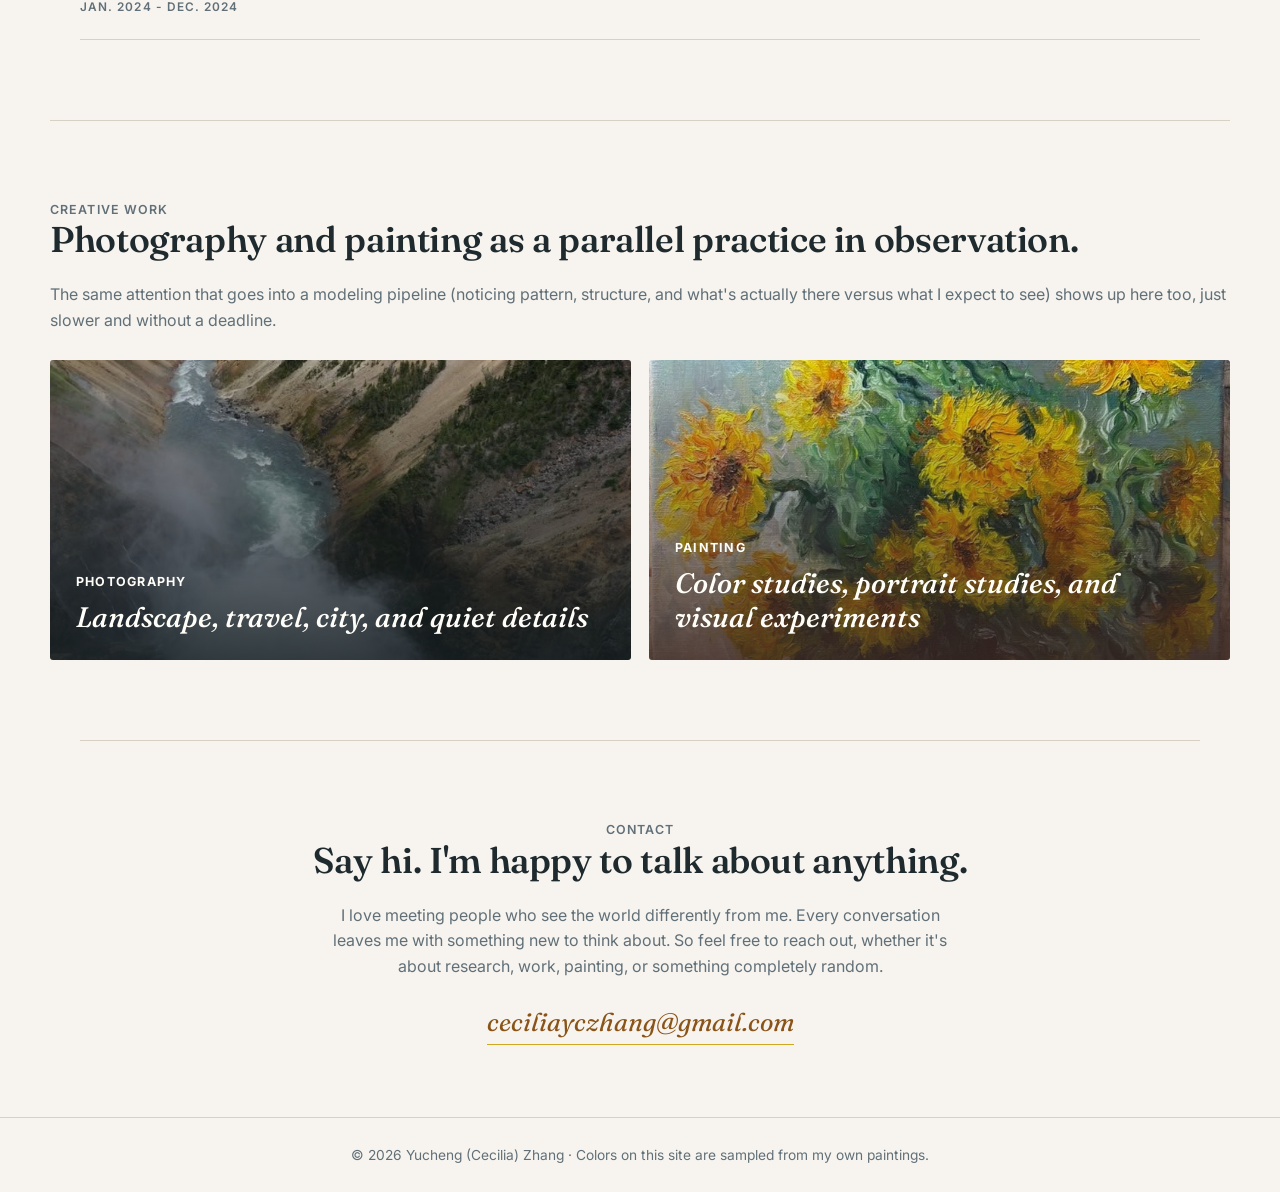
==== commit 8d5b2fc0: "update" ====
--- a/index.html
+++ b/index.html
@@ -42,6 +42,7 @@
             <a href="https://www.linkedin.com/in/yczcecilia" target="_blank" rel="noopener noreferrer" class="button">LinkedIn</a>
             <a href="https://scholar.google.com/citations?user=Stx_NRQAAAAJ&hl=en" target="_blank" rel="noopener noreferrer" class="button">Google Scholar</a>
             <a href="https://github.com/yczhangcc" target="_blank" rel="noopener noreferrer" class="button">GitHub</a>
+            <a href="https://medium.com/@CeciliaZ" target="_blank" rel="noopener noreferrer" class="button">Medium</a>
             <a href="mailto:ceciliayczhang@gmail.com" class="button">Email</a>
             <a href="cv/CV.pdf" target="_blank" rel="noopener noreferrer" class="button primary">Full CV</a>
         </div>
@@ -67,12 +68,18 @@
                     Computer Science minor from The University of Texas at Austin.
                 </p>
                 <p>
-                    Honestly, I'm happiest when I'm a little out of my depth. That's taken me
-                    from credit risk to brain signals to AI tutors for programmers. The fields
-                    keep changing, but what I love doesn't: digging into noisy data, asking
-                    "wait, why?", and building something that didn't exist before. Along the way
-                    that's turned into production software (CodeAssist), statistical models
-                    (Toyota credit risk, RNA-seq analysis), and five peer-reviewed publications.
+                    The world is full of messy data, scattered information, and more choices than
+                    anyone can weigh. Studying math gave me something I'm still grateful for: the
+                    ability to sit quietly with a problem and think it through on my own. I'm
+                    fascinated by the logic hiding behind things, and I want to use applied methods
+                    to analyze it, explain it, and maybe create something with real meaning and
+                    value. Honestly, that process is where I find a lot of my joy.
+                </p>
+                <p>
+                    So far, that curiosity has taken me from credit risk to brain signals to AI
+                    tutors for programmers, and turned into production software (CodeAssist),
+                    statistical models (Toyota credit risk, RNA-seq analysis), and five
+                    peer-reviewed publications.
                 </p>
             </div>
             <div class="signal-list">
@@ -194,7 +201,12 @@
 
     <section id="contact" class="section contact-section">
         <div class="section-kicker">Contact</div>
-        <h2>Got a hard, interesting problem? I'd love to hear about it.</h2>
+        <h2>Say hi. I'm happy to talk about anything.</h2>
+        <p class="contact-note">
+            I love meeting people who see the world differently from me. Every conversation
+            leaves me with something new to think about. So feel free to reach out, whether
+            it's about research, work, painting, or something completely random.
+        </p>
         <a class="contact-email" href="mailto:ceciliayczhang@gmail.com">ceciliayczhang@gmail.com</a>
     </section>
 </main>
--- a/css/styles.css
+++ b/css/styles.css
@@ -307,6 +307,11 @@
   grid-column: 1;
 }
 
+.work-card.featured > a {
+  justify-self: start;
+  align-self: start;
+}
+
 .work-card.featured ul {
   grid-column: 2;
   grid-row: 2 / span 3;
@@ -435,6 +440,12 @@
   margin-right: auto;
 }
 
+.contact-note {
+  max-width: 620px;
+  margin: 0 auto 22px;
+  color: var(--muted);
+}
+
 .contact-email {
   display: inline-block;
   font-family: var(--font-display);
@@ -626,6 +637,7 @@
   border-radius: 999px;
   margin-left: -3px;
   border: 1.5px solid var(--paper);
+  box-shadow: inset 0 0 0 1px rgba(31, 42, 46, 0.14);
 }
 
 @media (max-width: 560px) {
@@ -829,10 +841,21 @@
     height: 112px;
   }
 
+  /* Phone: Full CV on top, then 2 + 3 link buttons */
   .hero-actions {
     display: grid;
-    grid-template-columns: repeat(2, minmax(0, 1fr));
+    grid-template-columns: repeat(6, minmax(0, 1fr));
     gap: 8px;
+  }
+
+  .hero-actions .button {
+    grid-column: span 2;
+    padding-left: 6px;
+    padding-right: 6px;
+  }
+
+  .hero-actions .button:nth-child(-n + 2) {
+    grid-column: span 3;
   }
 
   .hero-actions .button.primary {
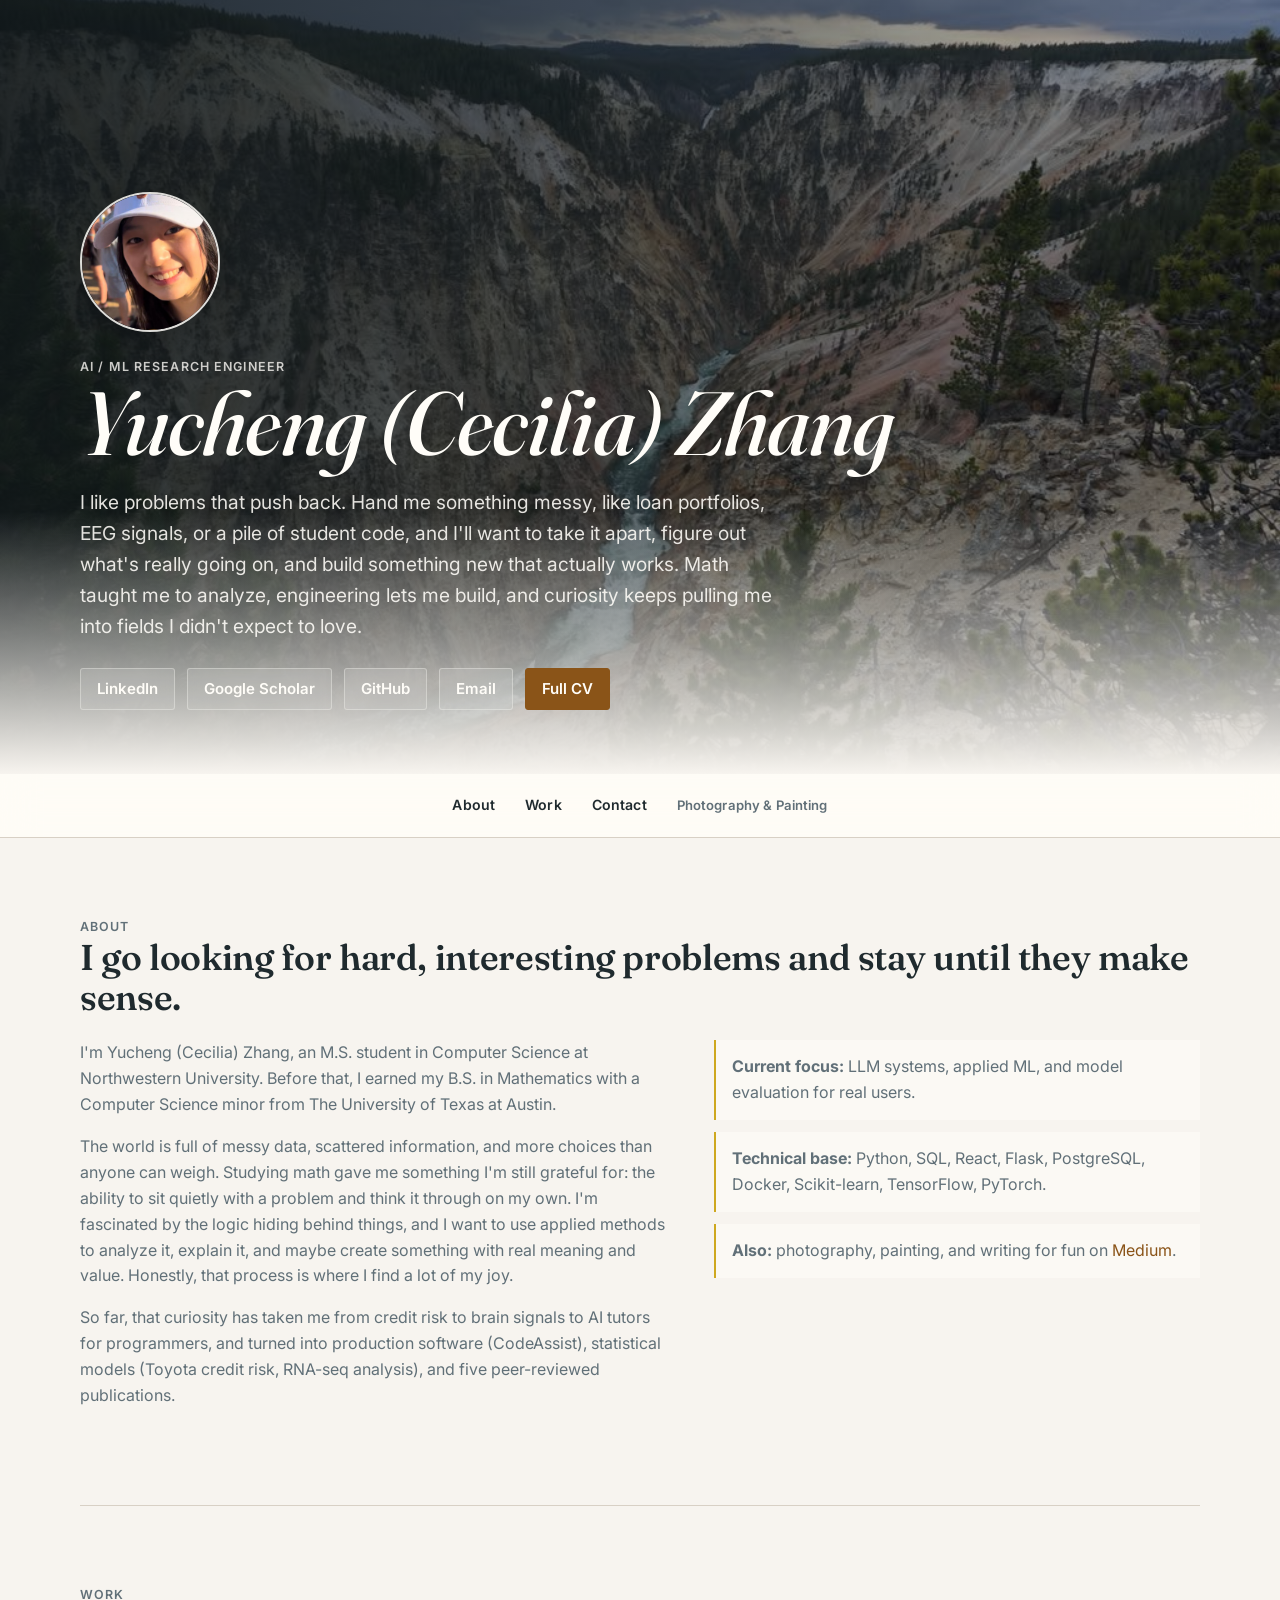
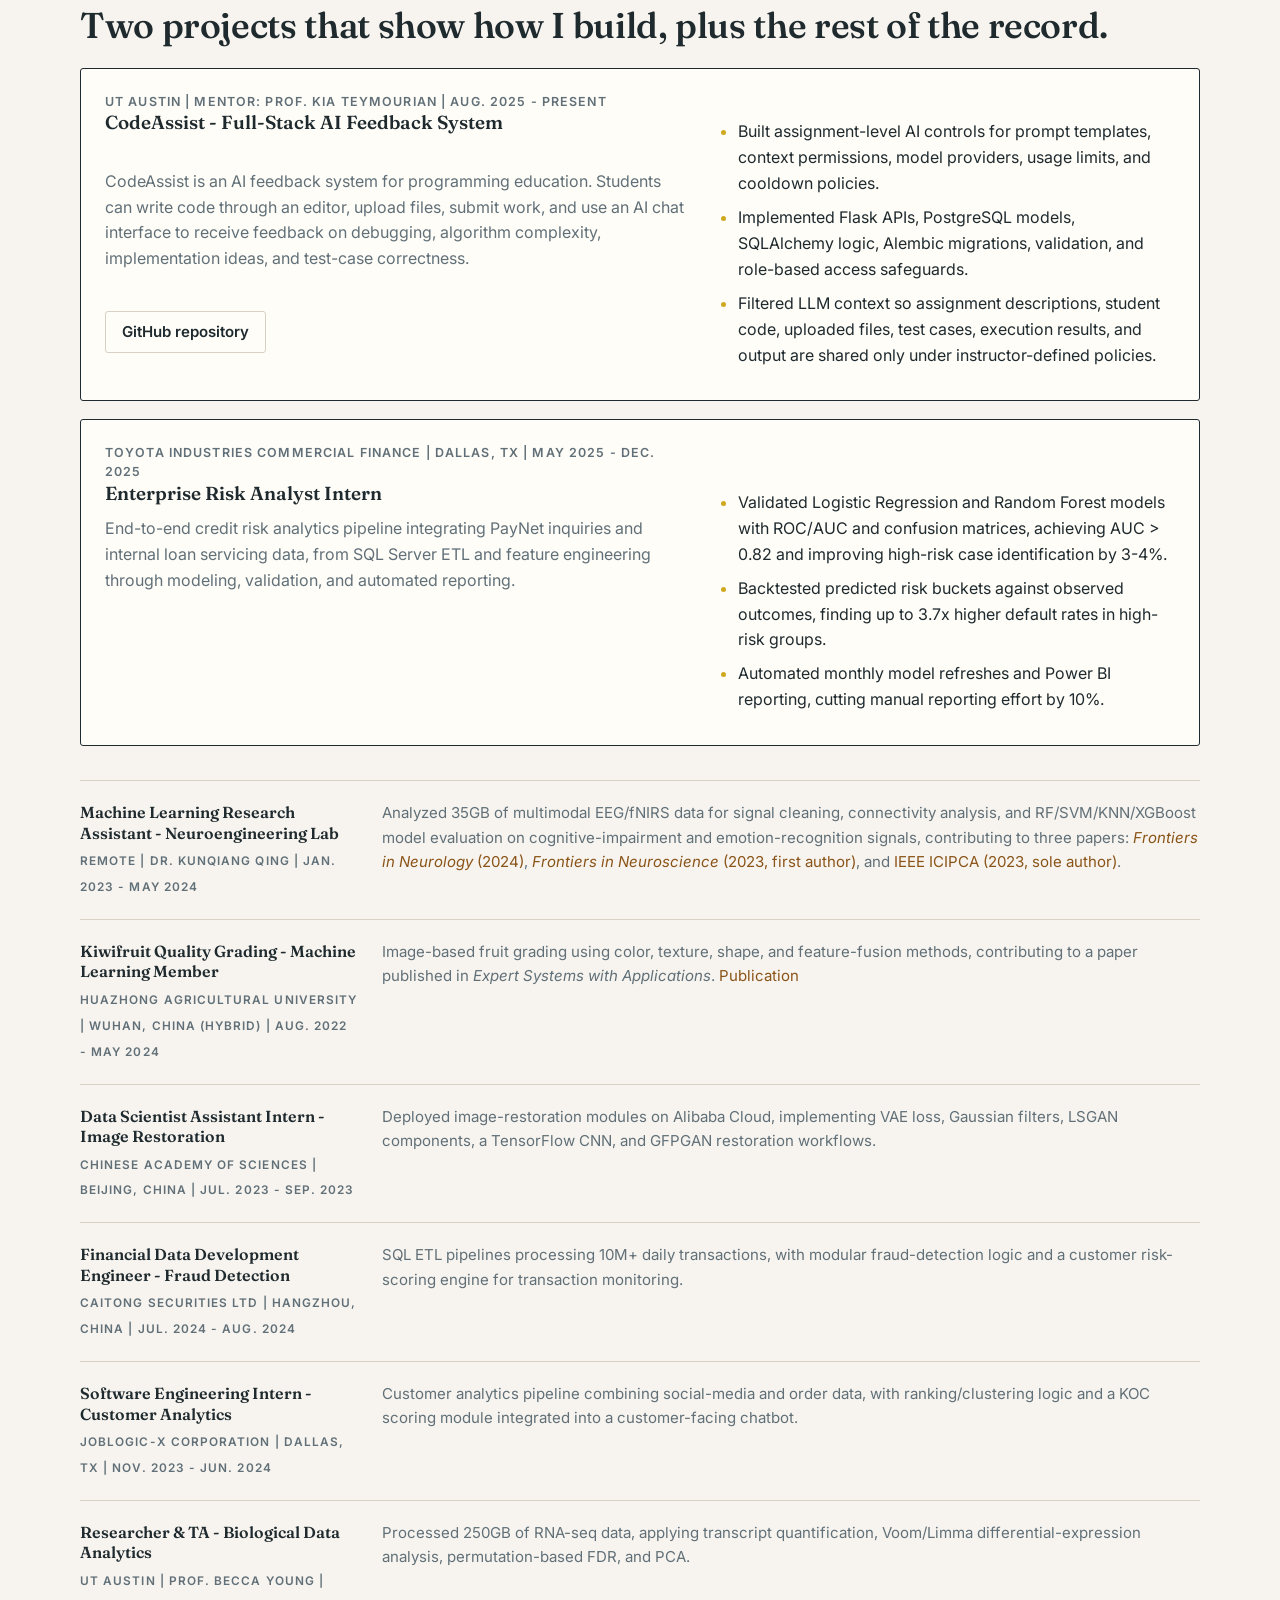
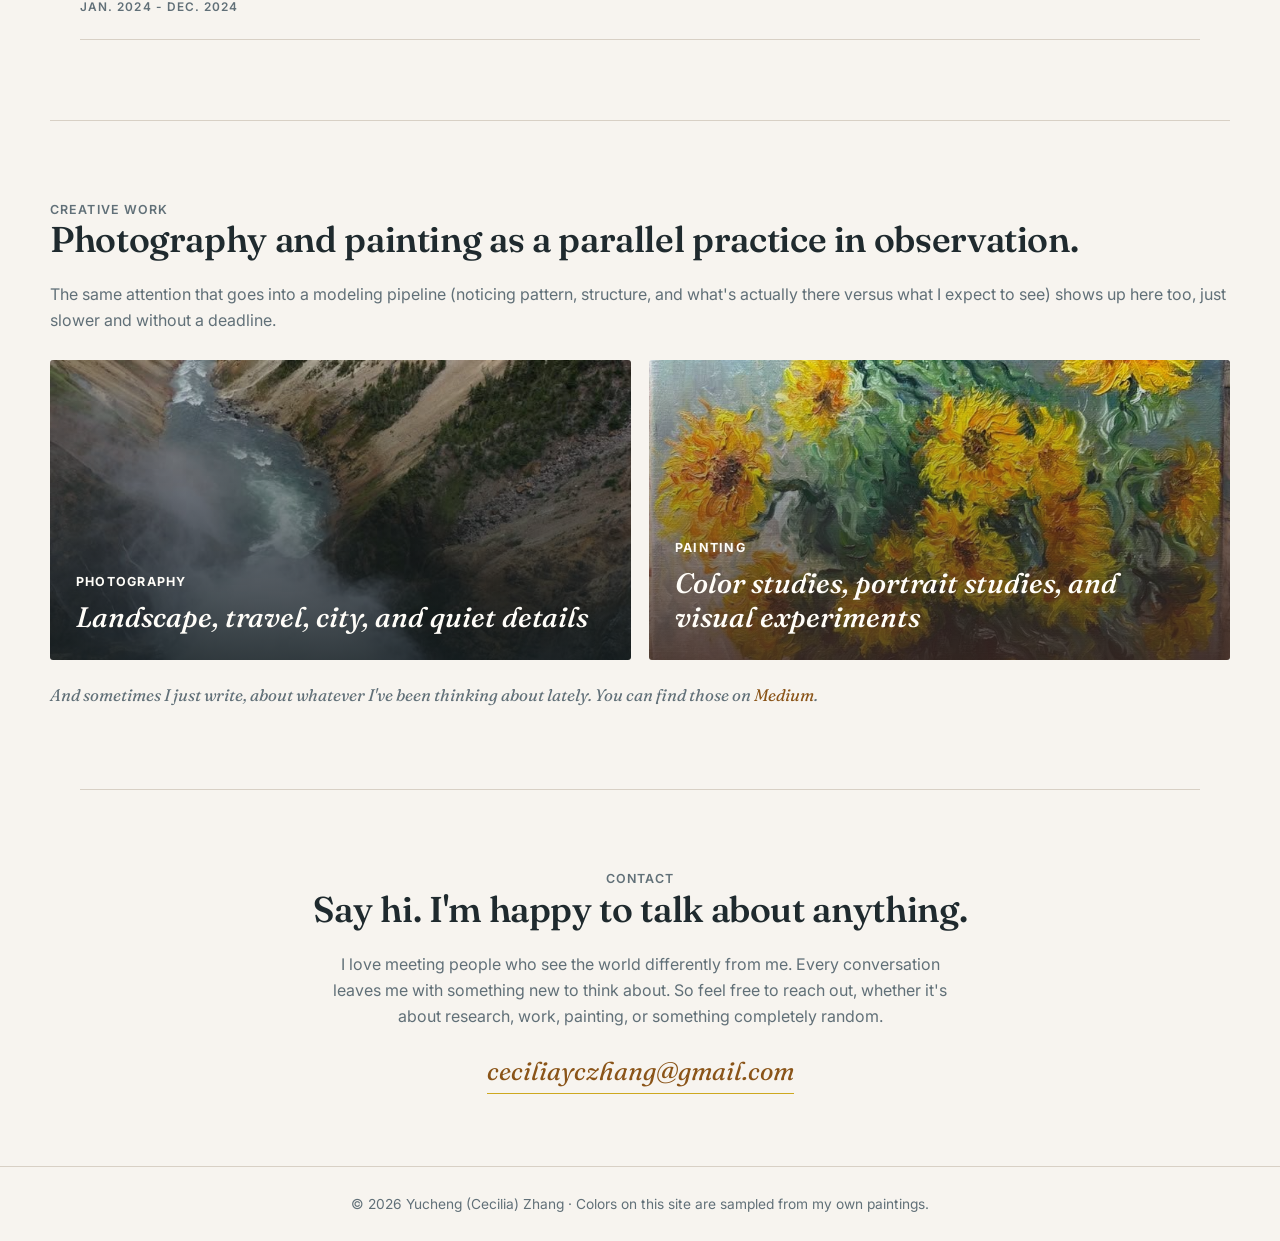
==== commit da36b746: "update" ====
--- a/index.html
+++ b/index.html
@@ -42,7 +42,6 @@
             <a href="https://www.linkedin.com/in/yczcecilia" target="_blank" rel="noopener noreferrer" class="button">LinkedIn</a>
             <a href="https://scholar.google.com/citations?user=Stx_NRQAAAAJ&hl=en" target="_blank" rel="noopener noreferrer" class="button">Google Scholar</a>
             <a href="https://github.com/yczhangcc" target="_blank" rel="noopener noreferrer" class="button">GitHub</a>
-            <a href="https://medium.com/@CeciliaZ" target="_blank" rel="noopener noreferrer" class="button">Medium</a>
             <a href="mailto:ceciliayczhang@gmail.com" class="button">Email</a>
             <a href="cv/CV.pdf" target="_blank" rel="noopener noreferrer" class="button primary">Full CV</a>
         </div>
@@ -85,7 +84,7 @@
             <div class="signal-list">
                 <p><strong>Current focus:</strong> LLM systems, applied ML, and model evaluation for real users.</p>
                 <p><strong>Technical base:</strong> Python, SQL, React, Flask, PostgreSQL, Docker, Scikit-learn, TensorFlow, PyTorch.</p>
-                <p><strong>Also:</strong> photography and painting, a slower, quieter version of the same habit of close observation.</p>
+                <p><strong>Also:</strong> photography, painting, and writing for fun on <a href="https://medium.com/@CeciliaZ" target="_blank" rel="noopener noreferrer">Medium</a>.</p>
             </div>
         </div>
     </section>
@@ -197,6 +196,10 @@
                 <strong>Color studies, portrait studies, and visual experiments</strong>
             </a>
         </div>
+        <p class="creative-aside">
+            And sometimes I just write, about whatever I've been thinking about lately.
+            You can find those on <a href="https://medium.com/@CeciliaZ" target="_blank" rel="noopener noreferrer">Medium</a>.
+        </p>
     </section>
 
     <section id="contact" class="section contact-section">
--- a/css/styles.css
+++ b/css/styles.css
@@ -404,6 +404,14 @@
     url("../painting/painting-01.jpg") center 30% / cover no-repeat;
 }
 
+.creative-aside {
+  margin: 22px 0 0;
+  color: var(--muted);
+  font-family: var(--font-display);
+  font-style: italic;
+  font-size: 1.05rem;
+}
+
 .creative-card span {
   font-family: var(--font-body);
   font-size: 0.78rem;
@@ -841,21 +849,10 @@
     height: 112px;
   }
 
-  /* Phone: Full CV on top, then 2 + 3 link buttons */
   .hero-actions {
     display: grid;
-    grid-template-columns: repeat(6, minmax(0, 1fr));
+    grid-template-columns: repeat(2, minmax(0, 1fr));
     gap: 8px;
-  }
-
-  .hero-actions .button {
-    grid-column: span 2;
-    padding-left: 6px;
-    padding-right: 6px;
-  }
-
-  .hero-actions .button:nth-child(-n + 2) {
-    grid-column: span 3;
   }
 
   .hero-actions .button.primary {
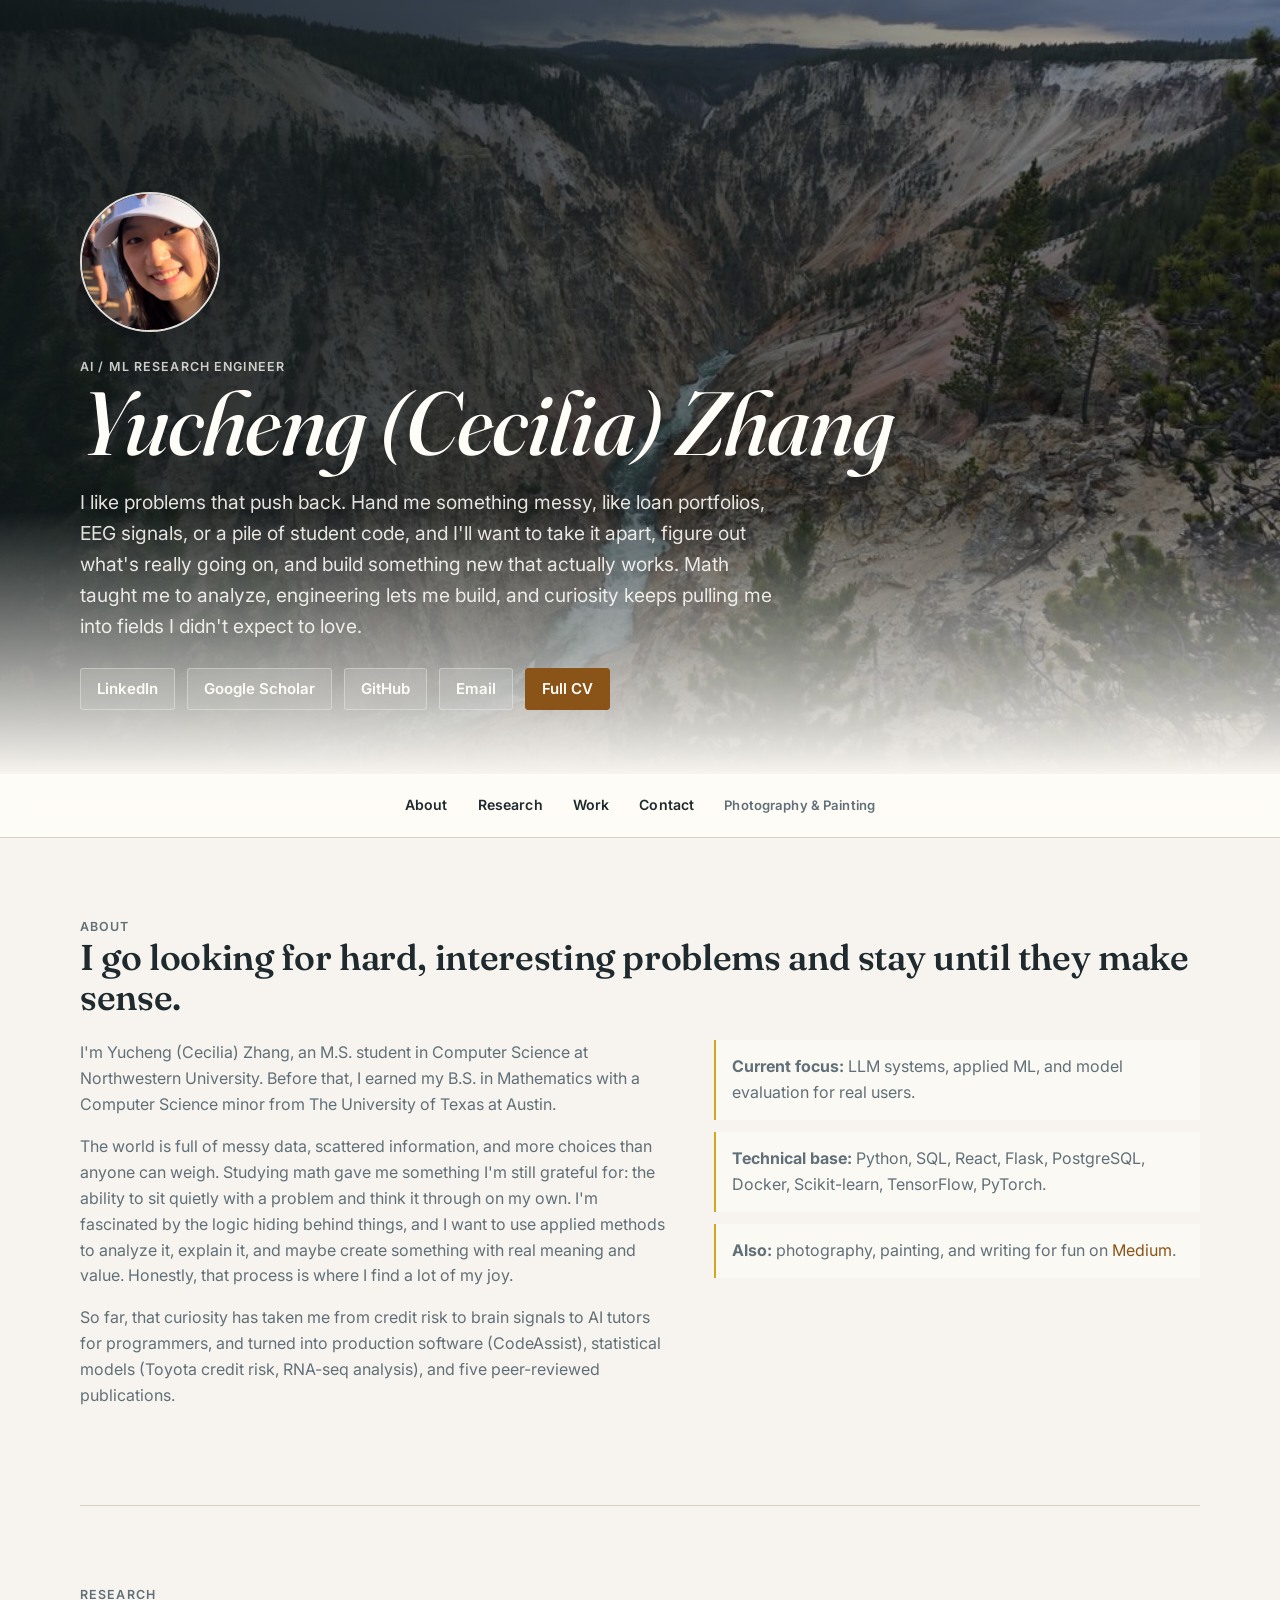
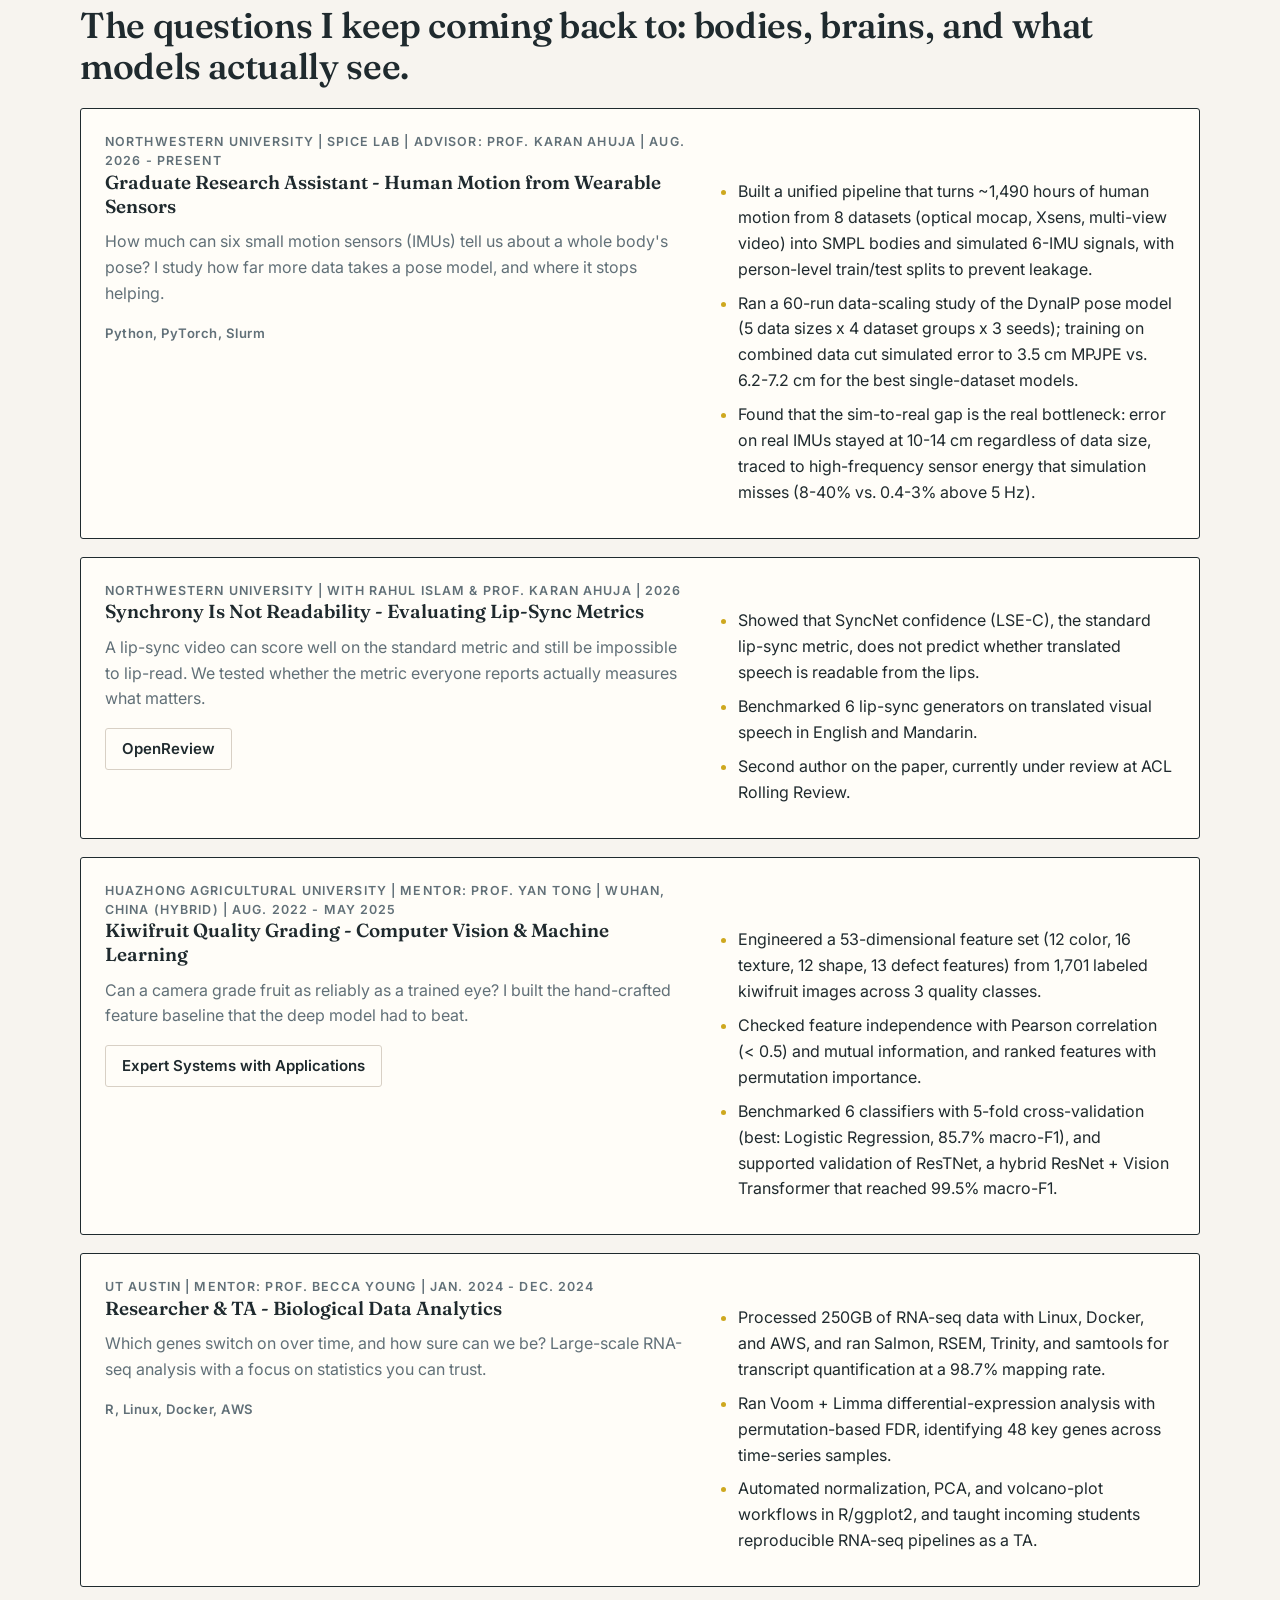
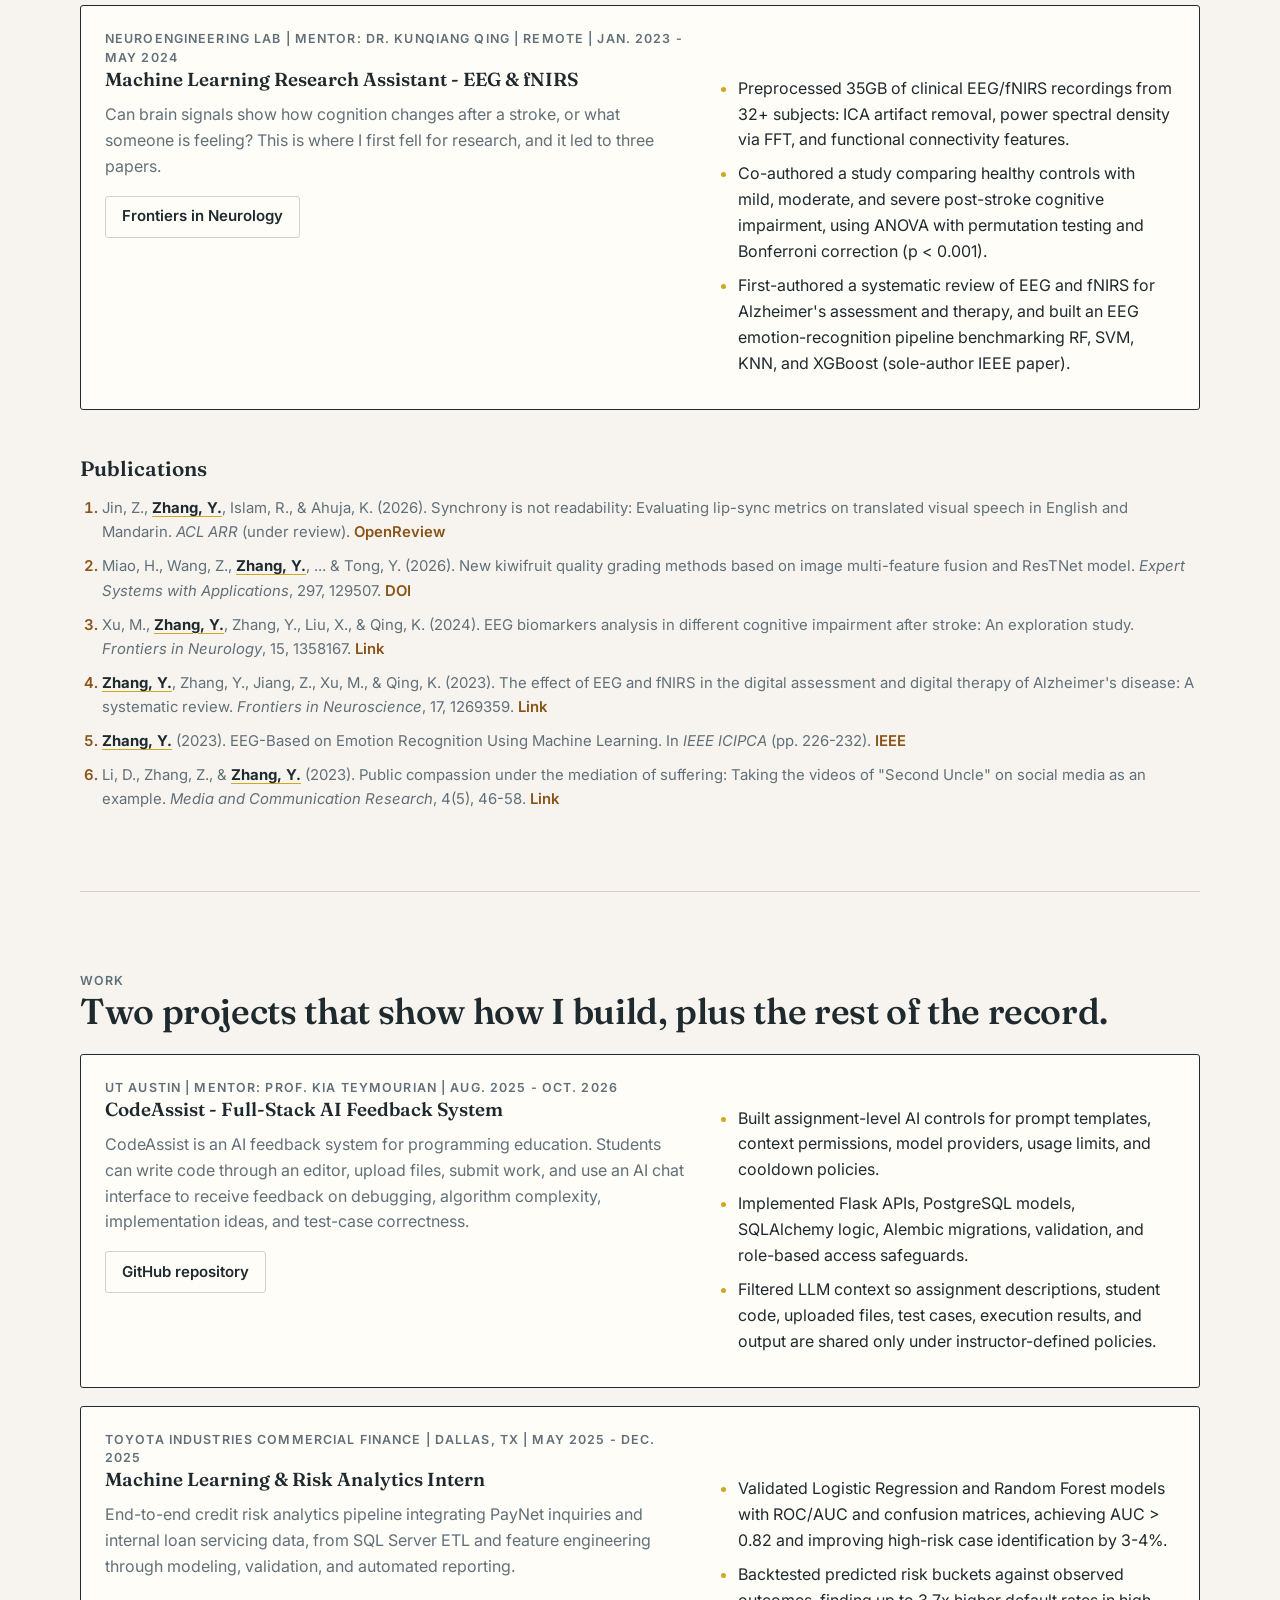
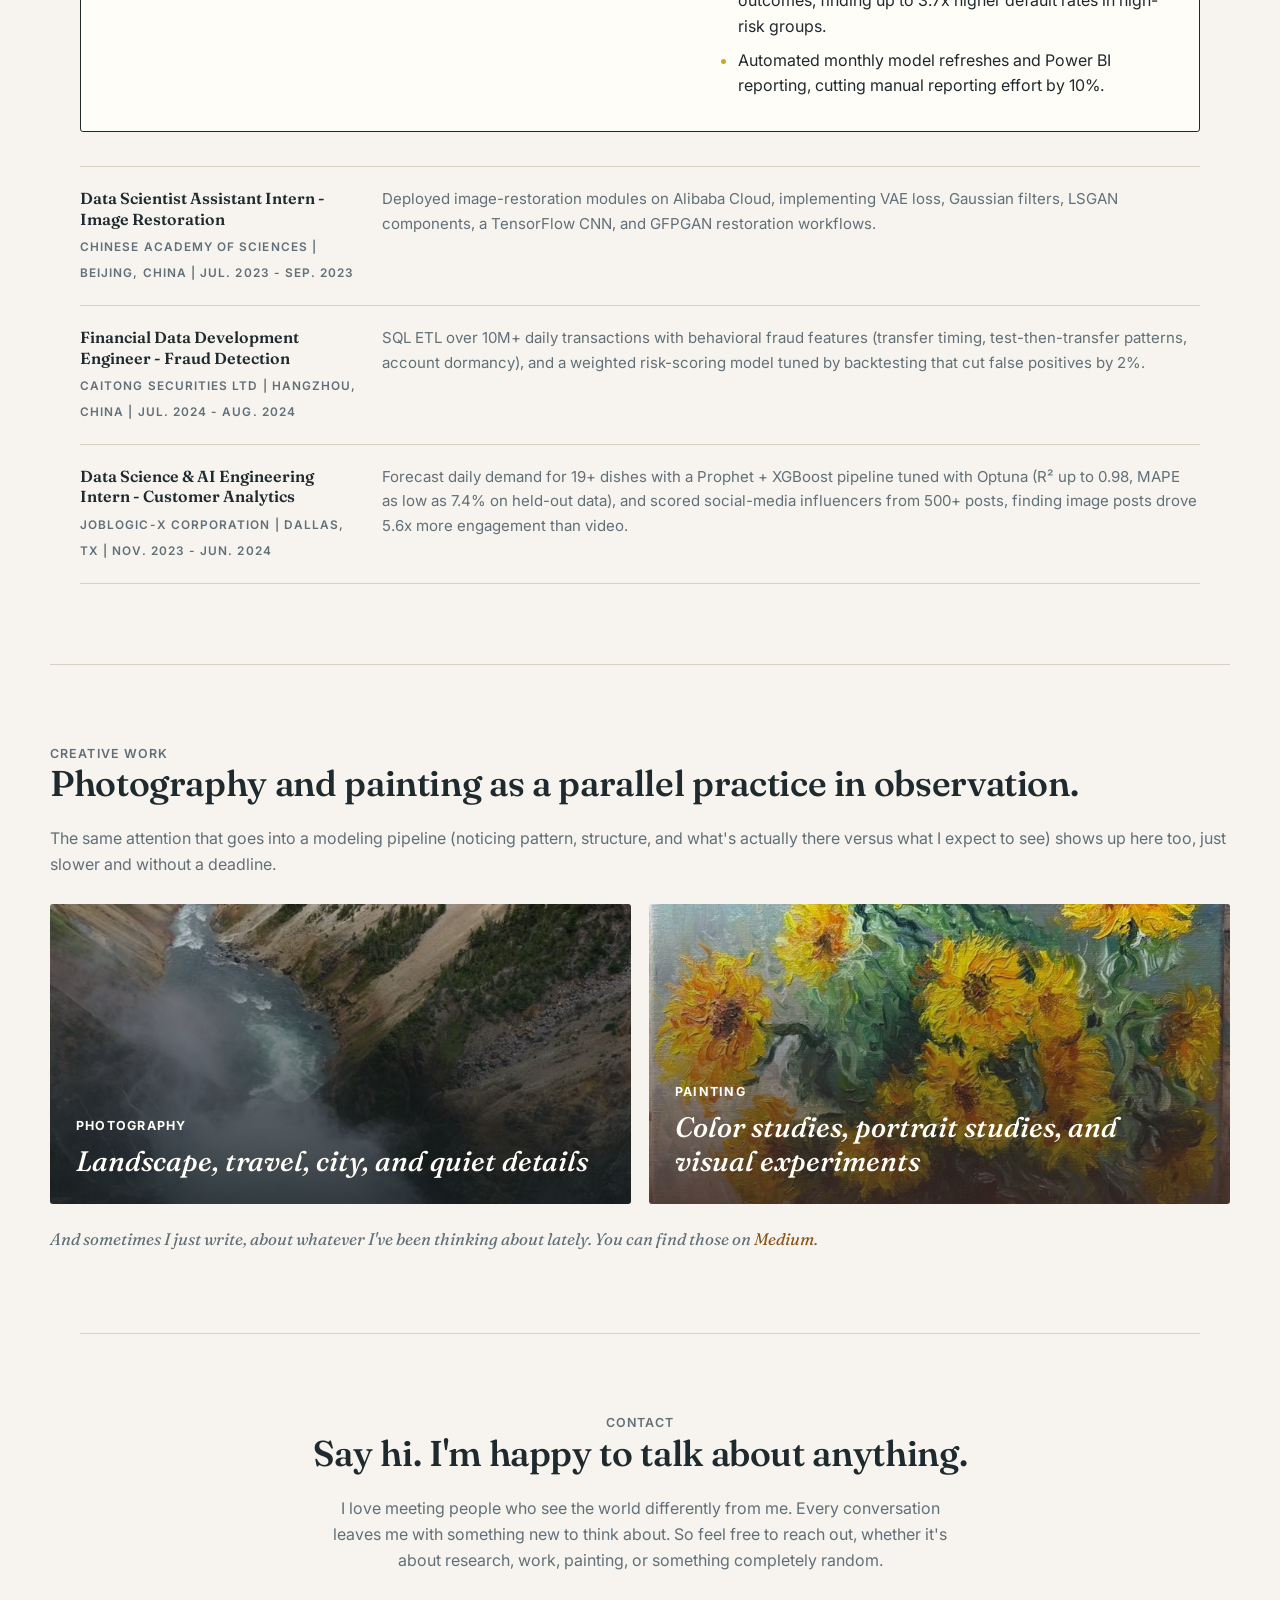
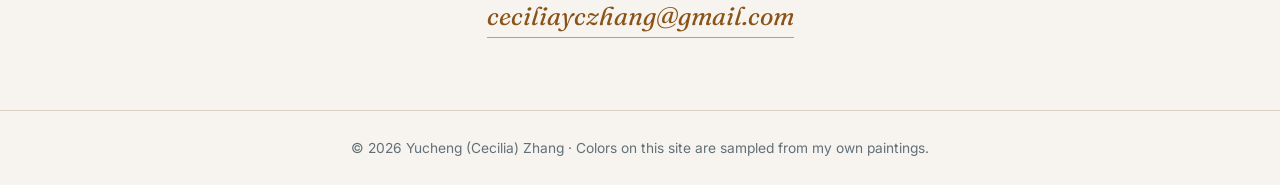
==== commit cfae45e4: "2026-11-add" ====
--- a/index.html
+++ b/index.html
@@ -50,6 +50,7 @@
 
 <nav aria-label="Primary navigation">
     <a href="#about">About</a>
+    <a href="#research">Research</a>
     <a href="#work">Work</a>
     <a href="#contact">Contact</a>
     <a href="#creative" class="nav-secondary">Photography &amp; Painting</a>
@@ -89,13 +90,107 @@
         </div>
     </section>
 
+    <section id="research" class="section">
+        <div class="section-kicker">Research</div>
+        <h2>The questions I keep coming back to: bodies, brains, and what models actually see.</h2>
+
+        <div class="research-list">
+            <article class="work-card featured">
+                <div class="meta">Northwestern University | SPICE Lab | Advisor: Prof. Karan Ahuja | Aug. 2026 - Present</div>
+                <h3>Graduate Research Assistant - Human Motion from Wearable Sensors</h3>
+                <p>
+                    How much can six small motion sensors (IMUs) tell us about a whole body's pose?
+                    I study how far more data takes a pose model, and where it stops helping.
+                </p>
+                <ul>
+                    <li>Built a unified pipeline that turns ~1,490 hours of human motion from 8 datasets (optical mocap, Xsens, multi-view video) into SMPL bodies and simulated 6-IMU signals, with person-level train/test splits to prevent leakage.</li>
+                    <li>Ran a 60-run data-scaling study of the DynaIP pose model (5 data sizes x 4 dataset groups x 3 seeds); training on combined data cut simulated error to 3.5 cm MPJPE vs. 6.2-7.2 cm for the best single-dataset models.</li>
+                    <li>Found that the sim-to-real gap is the real bottleneck: error on real IMUs stayed at 10-14 cm regardless of data size, traced to high-frequency sensor energy that simulation misses (8-40% vs. 0.4-3% above 5 Hz).</li>
+                </ul>
+                <span class="card-tools">Python, PyTorch, Slurm</span>
+            </article>
+
+            <article class="work-card featured">
+                <div class="meta">Northwestern University | with Rahul Islam &amp; Prof. Karan Ahuja | 2026</div>
+                <h3>Synchrony Is Not Readability - Evaluating Lip-Sync Metrics</h3>
+                <p>
+                    A lip-sync video can score well on the standard metric and still be impossible to
+                    lip-read. We tested whether the metric everyone reports actually measures what matters.
+                </p>
+                <ul>
+                    <li>Showed that SyncNet confidence (LSE-C), the standard lip-sync metric, does not predict whether translated speech is readable from the lips.</li>
+                    <li>Benchmarked 6 lip-sync generators on translated visual speech in English and Mandarin.</li>
+                    <li>Second author on the paper, currently under review at ACL Rolling Review.</li>
+                </ul>
+                <a href="https://openreview.net/forum?id=CW7dhFQOSA" target="_blank" rel="noopener noreferrer">OpenReview</a>
+            </article>
+
+            <article class="work-card featured">
+                <div class="meta">Huazhong Agricultural University | Mentor: Prof. Yan Tong | Wuhan, China (Hybrid) | Aug. 2022 - May 2025</div>
+                <h3>Kiwifruit Quality Grading - Computer Vision &amp; Machine Learning</h3>
+                <p>
+                    Can a camera grade fruit as reliably as a trained eye? I built the hand-crafted
+                    feature baseline that the deep model had to beat.
+                </p>
+                <ul>
+                    <li>Engineered a 53-dimensional feature set (12 color, 16 texture, 12 shape, 13 defect features) from 1,701 labeled kiwifruit images across 3 quality classes.</li>
+                    <li>Checked feature independence with Pearson correlation (&lt; 0.5) and mutual information, and ranked features with permutation importance.</li>
+                    <li>Benchmarked 6 classifiers with 5-fold cross-validation (best: Logistic Regression, 85.7% macro-F1), and supported validation of ResTNet, a hybrid ResNet + Vision Transformer that reached 99.5% macro-F1.</li>
+                </ul>
+                <a href="https://doi.org/10.1016/j.eswa.2025.129507" target="_blank" rel="noopener noreferrer">Expert Systems with Applications</a>
+            </article>
+
+            <article class="work-card featured">
+                <div class="meta">UT Austin | Mentor: Prof. Becca Young | Jan. 2024 - Dec. 2024</div>
+                <h3>Researcher &amp; TA - Biological Data Analytics</h3>
+                <p>
+                    Which genes switch on over time, and how sure can we be? Large-scale RNA-seq
+                    analysis with a focus on statistics you can trust.
+                </p>
+                <ul>
+                    <li>Processed 250GB of RNA-seq data with Linux, Docker, and AWS, and ran Salmon, RSEM, Trinity, and samtools for transcript quantification at a 98.7% mapping rate.</li>
+                    <li>Ran Voom + Limma differential-expression analysis with permutation-based FDR, identifying 48 key genes across time-series samples.</li>
+                    <li>Automated normalization, PCA, and volcano-plot workflows in R/ggplot2, and taught incoming students reproducible RNA-seq pipelines as a TA.</li>
+                </ul>
+                <span class="card-tools">R, Linux, Docker, AWS</span>
+            </article>
+
+            <article class="work-card featured">
+                <div class="meta">Neuroengineering Lab | Mentor: Dr. Kunqiang Qing | Remote | Jan. 2023 - May 2024</div>
+                <h3>Machine Learning Research Assistant - EEG &amp; fNIRS</h3>
+                <p>
+                    Can brain signals show how cognition changes after a stroke, or what someone is
+                    feeling? This is where I first fell for research, and it led to three papers.
+                </p>
+                <ul>
+                    <li>Preprocessed 35GB of clinical EEG/fNIRS recordings from 32+ subjects: ICA artifact removal, power spectral density via FFT, and functional connectivity features.</li>
+                    <li>Co-authored a study comparing healthy controls with mild, moderate, and severe post-stroke cognitive impairment, using ANOVA with permutation testing and Bonferroni correction (p &lt; 0.001).</li>
+                    <li>First-authored a systematic review of EEG and fNIRS for Alzheimer's assessment and therapy, and built an EEG emotion-recognition pipeline benchmarking RF, SVM, KNN, and XGBoost (sole-author IEEE paper).</li>
+                </ul>
+                <a href="https://www.frontiersin.org/journals/neurology/articles/10.3389/fneur.2024.1358167/full" target="_blank" rel="noopener noreferrer">Frontiers in Neurology</a>
+            </article>
+        </div>
+
+        <div class="pub-block">
+            <h3>Publications</h3>
+            <ol class="pub-list">
+                <li>Jin, Z., <strong>Zhang, Y.</strong>, Islam, R., &amp; Ahuja, K. (2026). Synchrony is not readability: Evaluating lip-sync metrics on translated visual speech in English and Mandarin. <em>ACL ARR</em> (under review). <a href="https://openreview.net/forum?id=CW7dhFQOSA" target="_blank" rel="noopener noreferrer">OpenReview</a></li>
+                <li>Miao, H., Wang, Z., <strong>Zhang, Y.</strong>, ... &amp; Tong, Y. (2026). New kiwifruit quality grading methods based on image multi-feature fusion and ResTNet model. <em>Expert Systems with Applications</em>, 297, 129507. <a href="https://doi.org/10.1016/j.eswa.2025.129507" target="_blank" rel="noopener noreferrer">DOI</a></li>
+                <li>Xu, M., <strong>Zhang, Y.</strong>, Zhang, Y., Liu, X., &amp; Qing, K. (2024). EEG biomarkers analysis in different cognitive impairment after stroke: An exploration study. <em>Frontiers in Neurology</em>, 15, 1358167. <a href="https://www.frontiersin.org/journals/neurology/articles/10.3389/fneur.2024.1358167/full" target="_blank" rel="noopener noreferrer">Link</a></li>
+                <li><strong>Zhang, Y.</strong>, Zhang, Y., Jiang, Z., Xu, M., &amp; Qing, K. (2023). The effect of EEG and fNIRS in the digital assessment and digital therapy of Alzheimer's disease: A systematic review. <em>Frontiers in Neuroscience</em>, 17, 1269359. <a href="https://www.frontiersin.org/journals/neuroscience/articles/10.3389/fnins.2023.1269359/full" target="_blank" rel="noopener noreferrer">Link</a></li>
+                <li><strong>Zhang, Y.</strong> (2023). EEG-Based on Emotion Recognition Using Machine Learning. In <em>IEEE ICIPCA</em> (pp. 226-232). <a href="https://ieeexplore.ieee.org/abstract/document/10257784" target="_blank" rel="noopener noreferrer">IEEE</a></li>
+                <li>Li, D., Zhang, Z., &amp; <strong>Zhang, Y.</strong> (2023). Public compassion under the mediation of suffering: Taking the videos of "Second Uncle" on social media as an example. <em>Media and Communication Research</em>, 4(5), 46-58. <a href="https://clausiuspress.com/article/8423.html" target="_blank" rel="noopener noreferrer">Link</a></li>
+            </ol>
+        </div>
+    </section>
+
     <section id="work" class="section">
         <div class="section-kicker">Work</div>
         <h2>Two projects that show how I build, plus the rest of the record.</h2>
 
         <div class="work-grid">
             <article class="work-card featured">
-                <div class="meta">UT Austin | Mentor: Prof. Kia Teymourian | Aug. 2025 - Present</div>
+                <div class="meta">UT Austin | Mentor: Prof. Kia Teymourian | Aug. 2025 - Oct. 2026</div>
                 <h3>CodeAssist - Full-Stack AI Feedback System</h3>
                 <p>
                     CodeAssist is an AI feedback system for programming education. Students can
@@ -113,7 +208,7 @@
 
             <article class="work-card featured">
                 <div class="meta">Toyota Industries Commercial Finance | Dallas, TX | May 2025 - Dec. 2025</div>
-                <h3>Enterprise Risk Analyst Intern</h3>
+                <h3>Machine Learning &amp; Risk Analytics Intern</h3>
                 <p>
                     End-to-end credit risk analytics pipeline integrating PayNet inquiries and
                     internal loan servicing data, from SQL Server ETL and feature engineering
@@ -128,22 +223,6 @@
         </div>
 
         <div class="more-list">
-            <article class="more-item">
-                <div class="more-item-head">
-                    <h3>Machine Learning Research Assistant - Neuroengineering Lab</h3>
-                    <span class="meta">Remote | Dr. Kunqiang Qing | Jan. 2023 - May 2024</span>
-                </div>
-                <p>Analyzed 35GB of multimodal EEG/fNIRS data for signal cleaning, connectivity analysis, and RF/SVM/KNN/XGBoost model evaluation on cognitive-impairment and emotion-recognition signals, contributing to three papers: <a href="https://www.frontiersin.org/journals/neurology/articles/10.3389/fneur.2024.1358167/full" target="_blank" rel="noopener noreferrer"><em>Frontiers in Neurology</em> (2024)</a>, <a href="https://www.frontiersin.org/journals/neuroscience/articles/10.3389/fnins.2023.1269359/full" target="_blank" rel="noopener noreferrer"><em>Frontiers in Neuroscience</em> (2023, first author)</a>, and <a href="https://ieeexplore.ieee.org/abstract/document/10257784" target="_blank" rel="noopener noreferrer">IEEE ICIPCA (2023, sole author)</a>.</p>
-            </article>
-
-            <article class="more-item">
-                <div class="more-item-head">
-                    <h3>Kiwifruit Quality Grading - Machine Learning Member</h3>
-                    <span class="meta">Huazhong Agricultural University | Wuhan, China (Hybrid) | Aug. 2022 - May 2024</span>
-                </div>
-                <p>Image-based fruit grading using color, texture, shape, and feature-fusion methods, contributing to a paper published in <em>Expert Systems with Applications</em>. <a href="https://doi.org/10.1016/j.eswa.2025.129507" target="_blank" rel="noopener noreferrer">Publication</a></p>
-            </article>
-
             <article class="more-item">
                 <div class="more-item-head">
                     <h3>Data Scientist Assistant Intern - Image Restoration</h3>
@@ -157,23 +236,15 @@
                     <h3>Financial Data Development Engineer - Fraud Detection</h3>
                     <span class="meta">Caitong Securities Ltd | Hangzhou, China | Jul. 2024 - Aug. 2024</span>
                 </div>
-                <p>SQL ETL pipelines processing 10M+ daily transactions, with modular fraud-detection logic and a customer risk-scoring engine for transaction monitoring.</p>
+                <p>SQL ETL over 10M+ daily transactions with behavioral fraud features (transfer timing, test-then-transfer patterns, account dormancy), and a weighted risk-scoring model tuned by backtesting that cut false positives by 2%.</p>
             </article>
 
             <article class="more-item">
                 <div class="more-item-head">
-                    <h3>Software Engineering Intern - Customer Analytics</h3>
+                    <h3>Data Science &amp; AI Engineering Intern - Customer Analytics</h3>
                     <span class="meta">Joblogic-X Corporation | Dallas, TX | Nov. 2023 - Jun. 2024</span>
                 </div>
-                <p>Customer analytics pipeline combining social-media and order data, with ranking/clustering logic and a KOC scoring module integrated into a customer-facing chatbot.</p>
-            </article>
-
-            <article class="more-item">
-                <div class="more-item-head">
-                    <h3>Researcher &amp; TA - Biological Data Analytics</h3>
-                    <span class="meta">UT Austin | Prof. Becca Young | Jan. 2024 - Dec. 2024</span>
-                </div>
-                <p>Processed 250GB of RNA-seq data, applying transcript quantification, Voom/Limma differential-expression analysis, permutation-based FDR, and PCA.</p>
+                <p>Forecast daily demand for 19+ dishes with a Prophet + XGBoost pipeline tuned with Optuna (R&sup2; up to 0.98, MAPE as low as 7.4% on held-out data), and scored social-media influencers from 500+ posts, finding image posts drove 5.6x more engagement than video.</p>
             </article>
         </div>
     </section>
--- a/css/styles.css
+++ b/css/styles.css
@@ -296,6 +296,8 @@
   display: grid;
   grid-template-columns: minmax(0, 1fr) minmax(280px, 0.78fr);
   column-gap: 28px;
+  grid-template-rows: auto auto auto 1fr;
+  align-items: start;
   border-color: var(--ink);
   border-width: 1px;
 }
@@ -329,6 +331,60 @@
 
 li::marker {
   color: var(--sunflower);
+}
+
+/* Research section */
+.research-list {
+  display: grid;
+  gap: 18px;
+}
+
+.card-tools {
+  grid-column: 1;
+  align-self: start;
+  color: var(--muted);
+  font-size: 0.82rem;
+  font-weight: 600;
+  letter-spacing: 0.04em;
+}
+
+.pub-block {
+  margin-top: 46px;
+}
+
+.pub-block h3 {
+  font-size: 1.3rem;
+  margin-bottom: 14px;
+}
+
+.pub-list {
+  margin: 0;
+  padding-left: 22px;
+  display: grid;
+  gap: 10px;
+}
+
+.pub-list li {
+  margin: 0;
+  color: var(--muted);
+  font-size: 0.93rem;
+}
+
+.pub-list li::marker {
+  color: var(--accent);
+  font-weight: 600;
+}
+
+.pub-list strong {
+  color: var(--ink);
+  text-decoration: underline;
+  text-decoration-color: var(--sunflower);
+  text-underline-offset: 3px;
+}
+
+.pub-list a {
+  font-weight: 600;
+  white-space: nowrap;
 }
 
 .more-list {
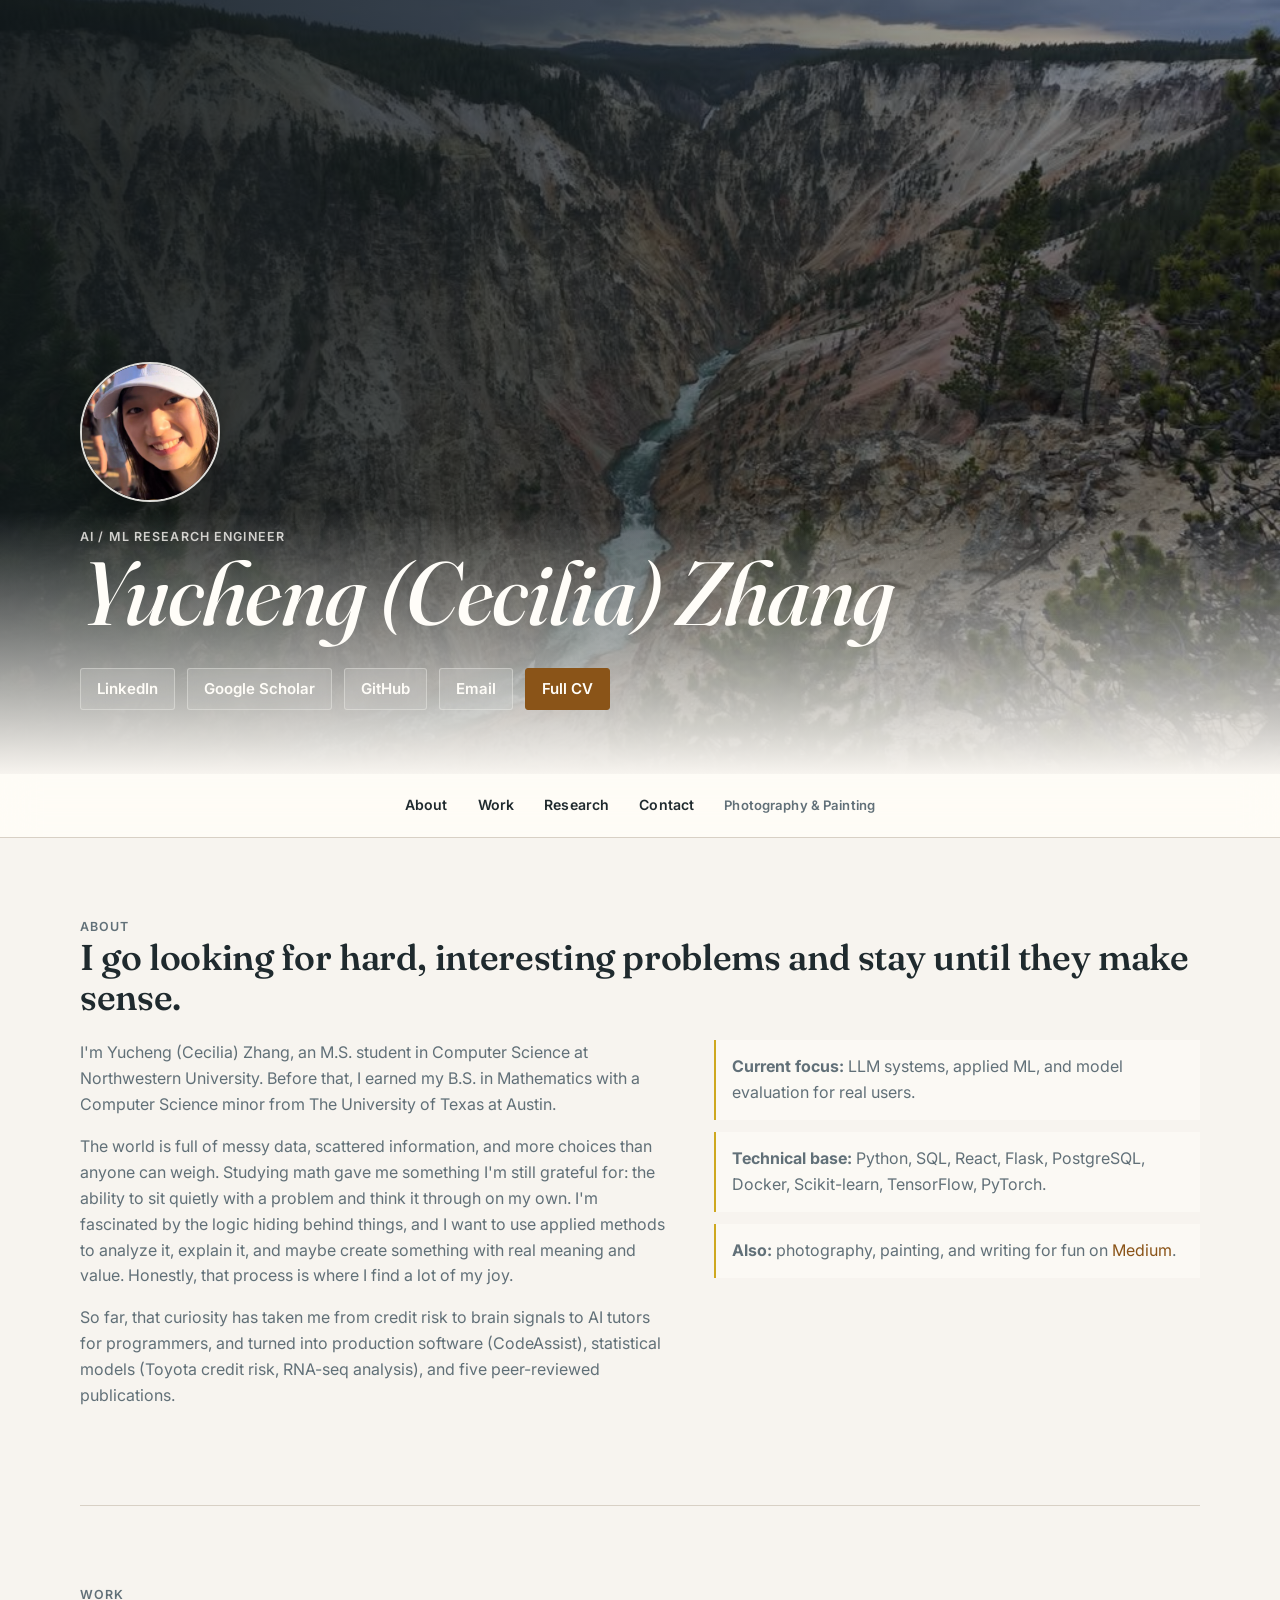
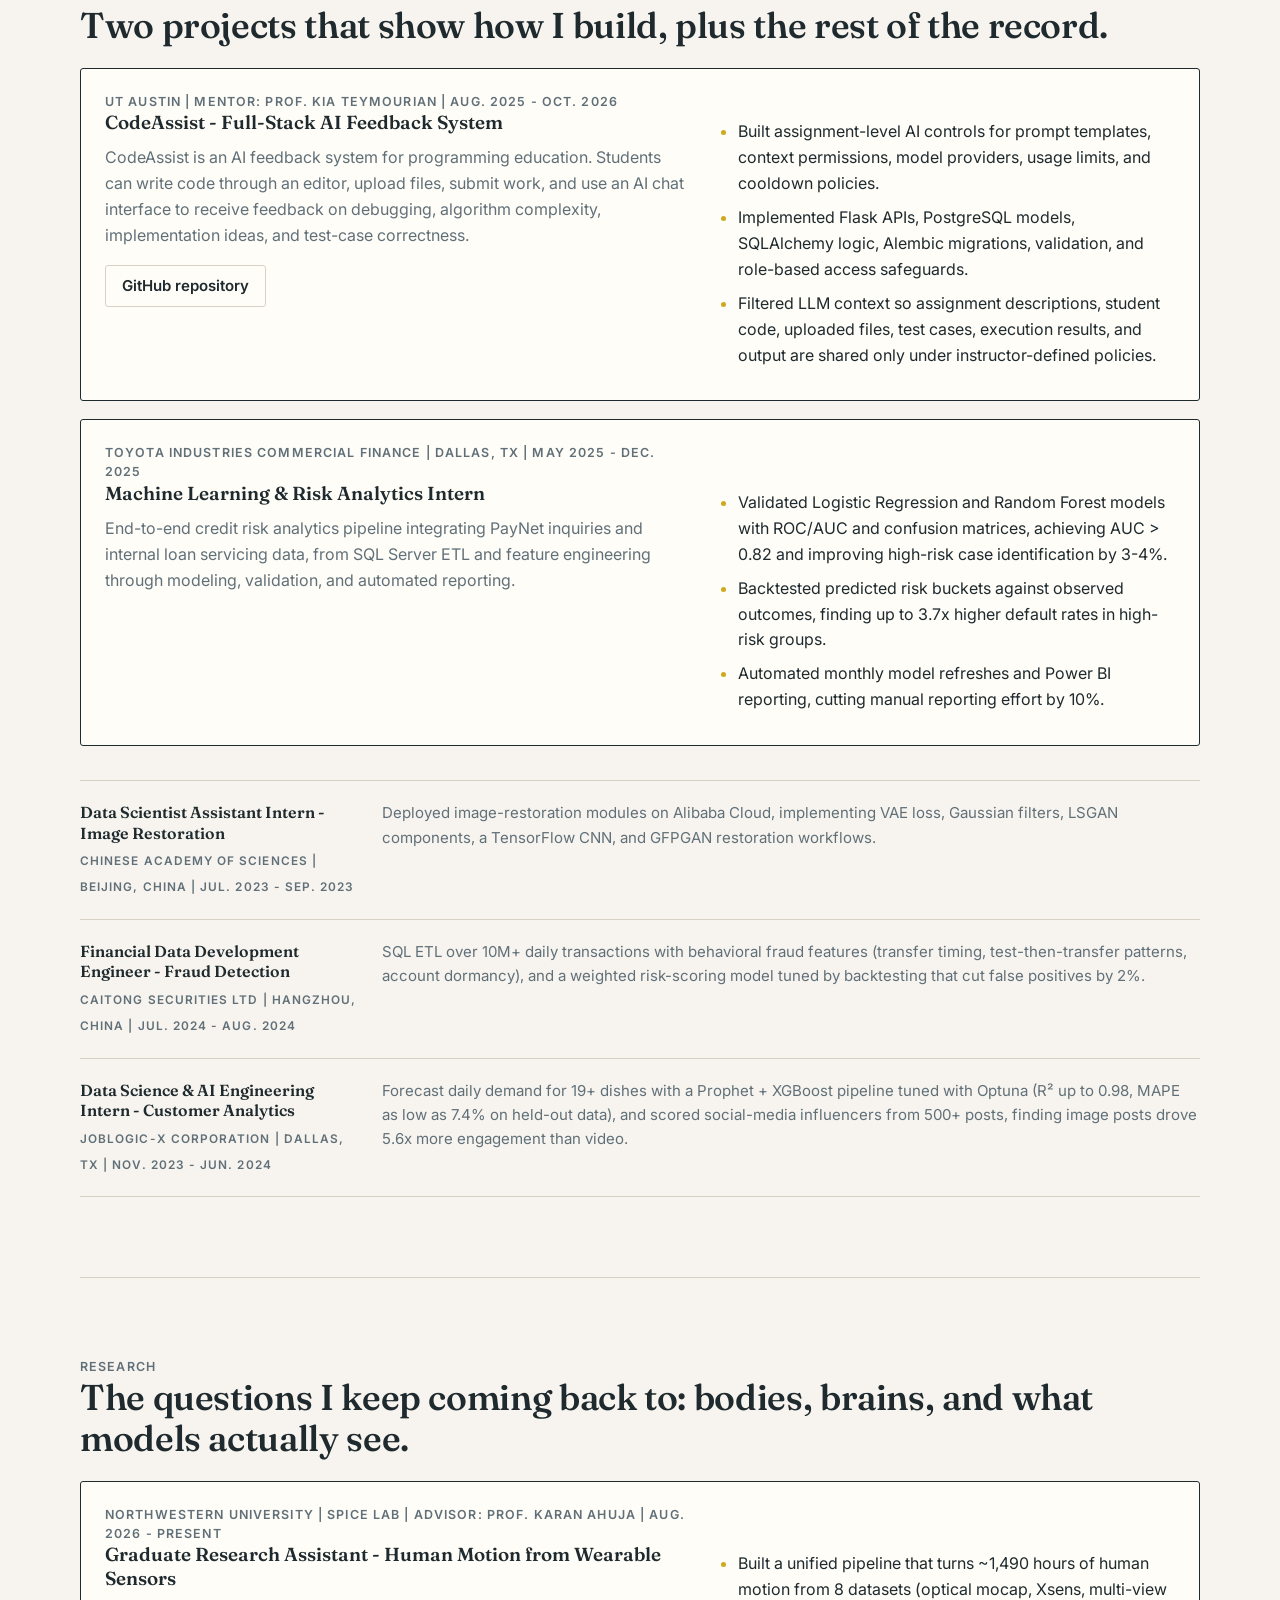
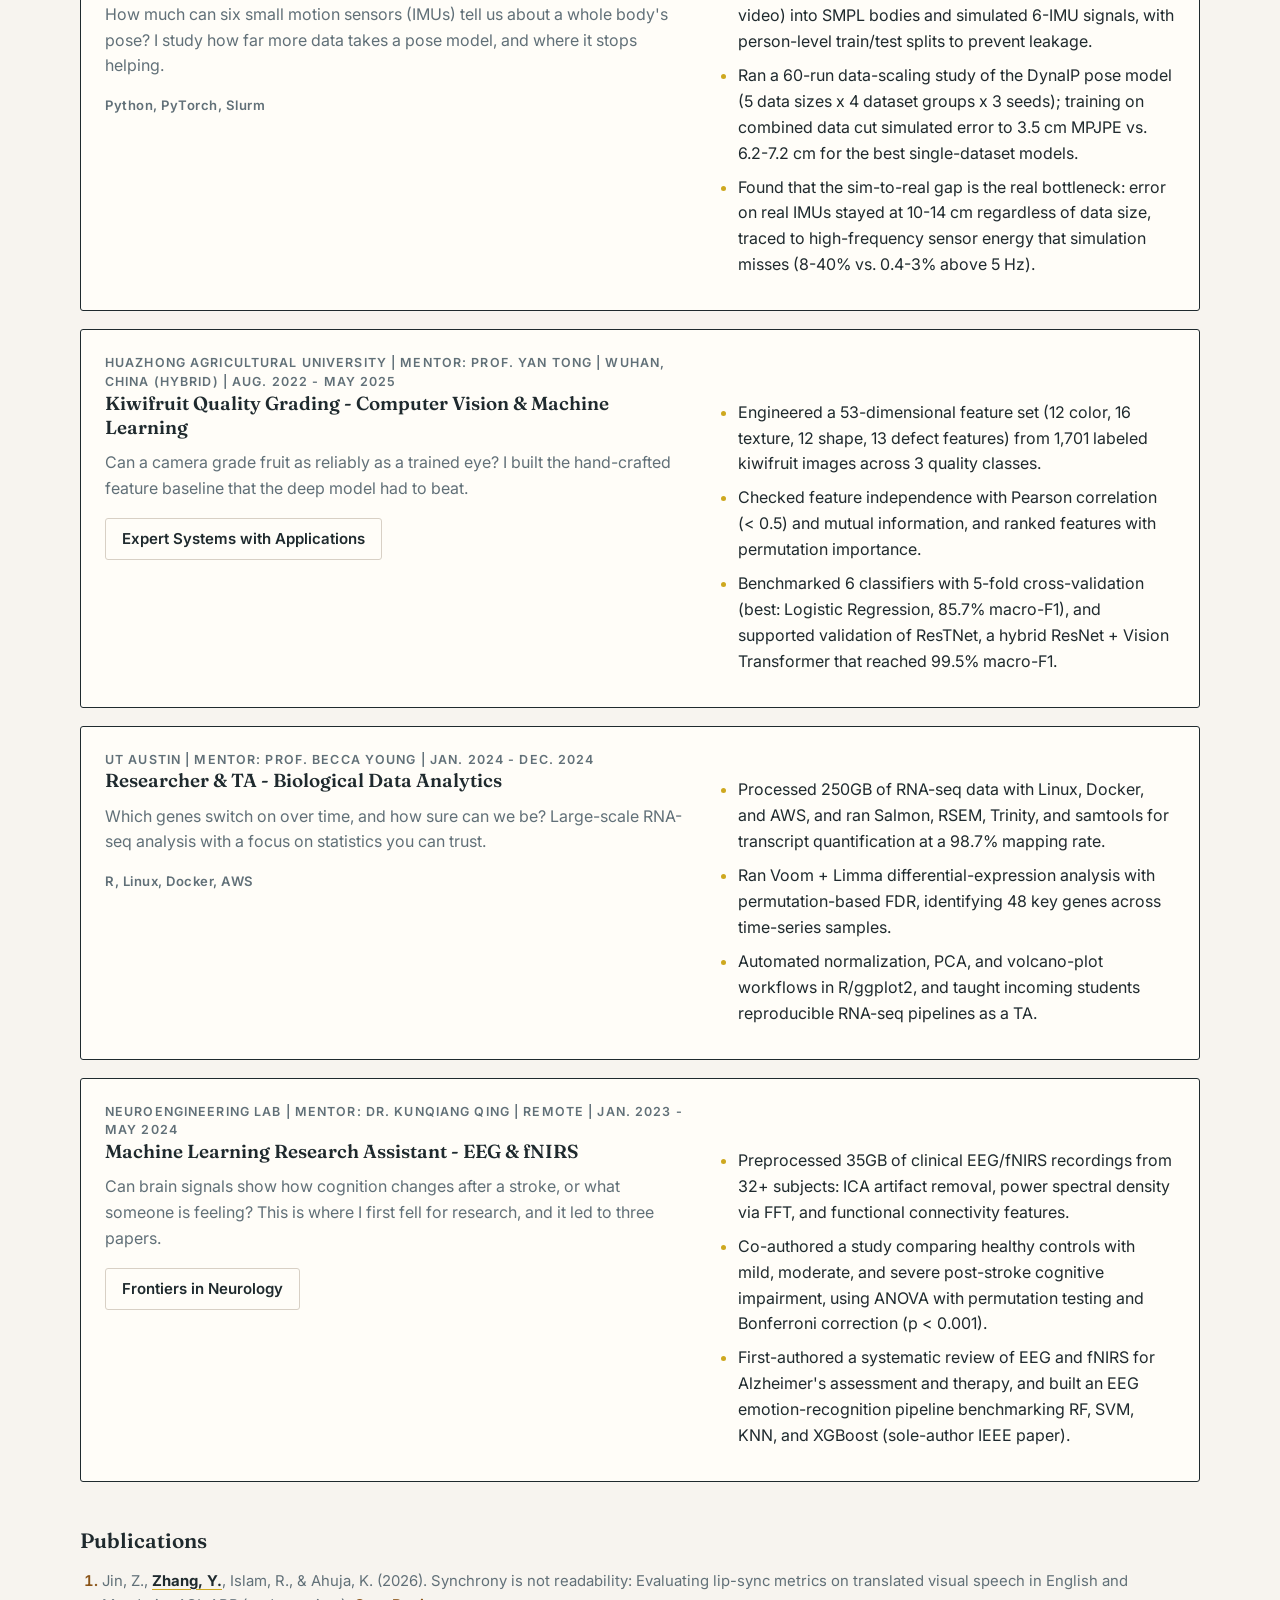
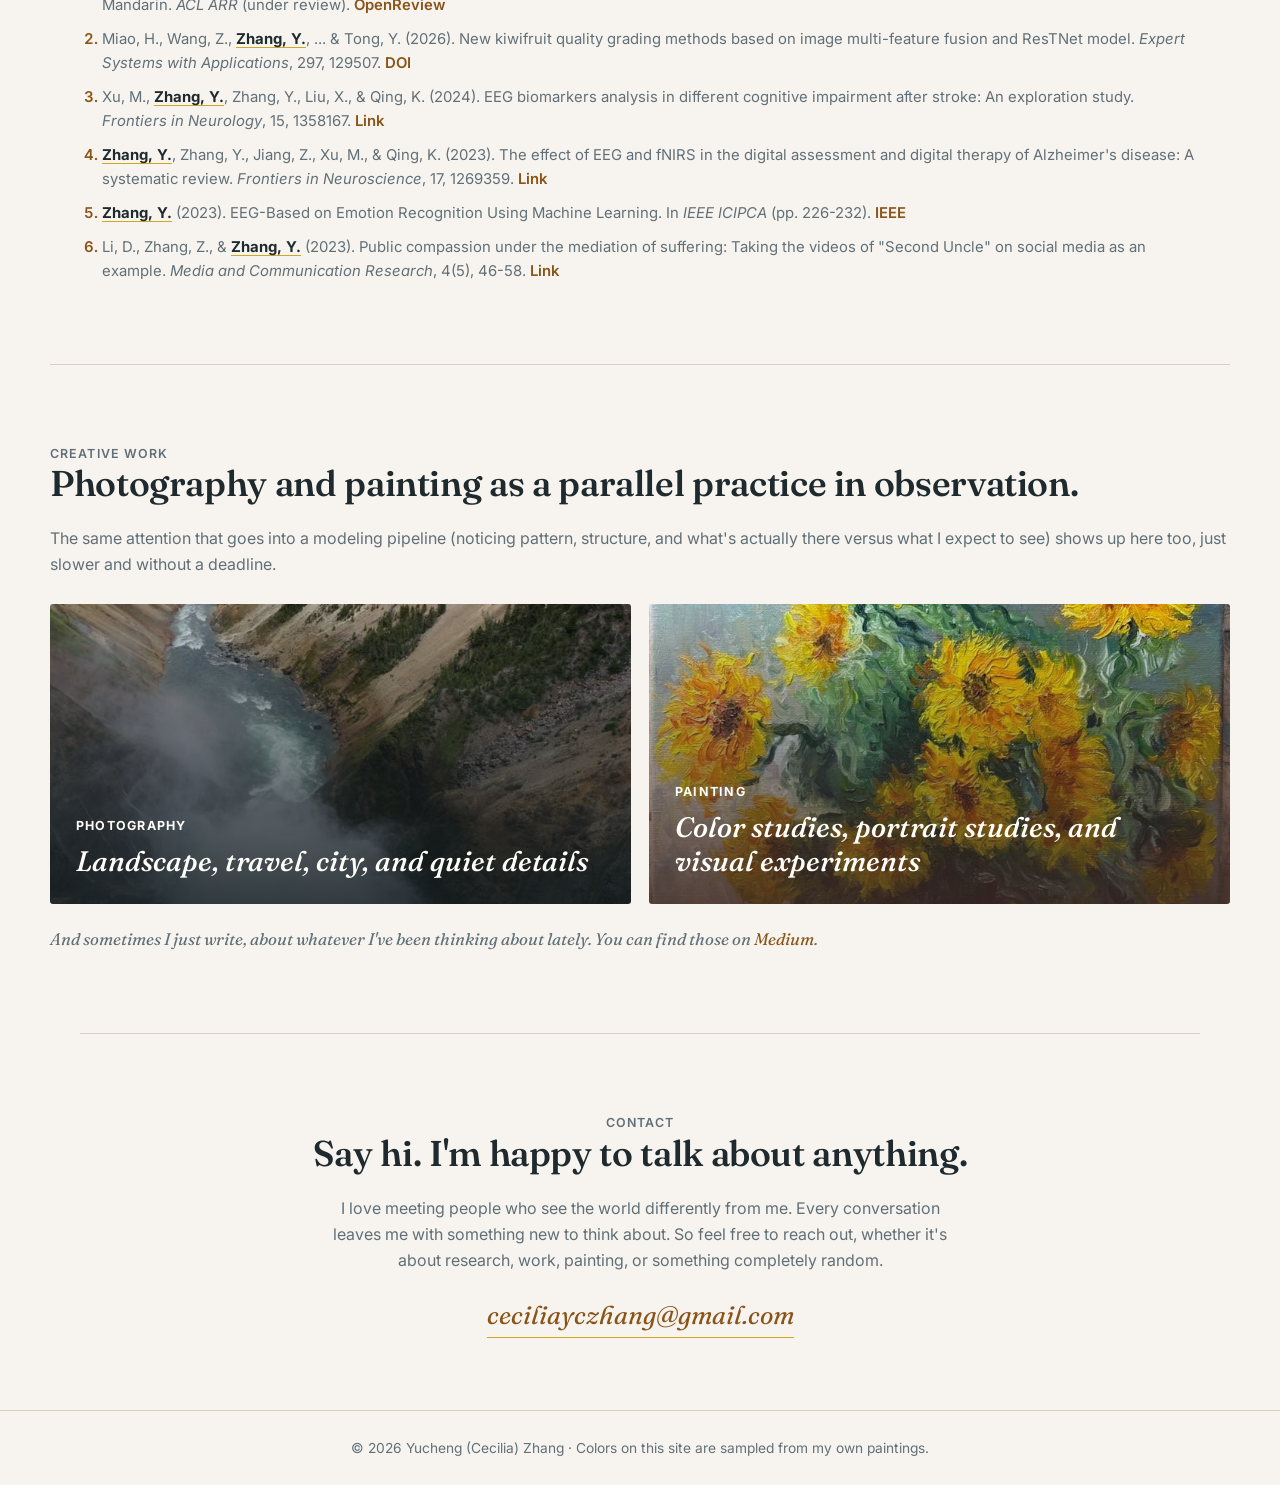
==== commit 5b00966d: "2026-11-add" ====
--- a/index.html
+++ b/index.html
@@ -31,13 +31,6 @@
         <img src="imgs/photo.jpg" alt="Yucheng Cecilia Zhang" class="profile-pic">
         <p class="eyebrow">AI / ML Research Engineer</p>
         <h1>Yucheng (Cecilia) Zhang</h1>
-        <p class="hero-copy">
-            I like problems that push back. Hand me something messy, like loan portfolios,
-            EEG signals, or a pile of student code, and I'll want to take it apart, figure out
-            what's really going on, and build something new that actually works.
-            Math taught me to analyze, engineering lets me build, and curiosity keeps
-            pulling me into fields I didn't expect to love.
-        </p>
         <div class="hero-actions">
             <a href="https://www.linkedin.com/in/yczcecilia" target="_blank" rel="noopener noreferrer" class="button">LinkedIn</a>
             <a href="https://scholar.google.com/citations?user=Stx_NRQAAAAJ&hl=en" target="_blank" rel="noopener noreferrer" class="button">Google Scholar</a>
@@ -50,8 +43,8 @@
 
 <nav aria-label="Primary navigation">
     <a href="#about">About</a>
+    <a href="#work">Work</a>
     <a href="#research">Research</a>
-    <a href="#work">Work</a>
     <a href="#contact">Contact</a>
     <a href="#creative" class="nav-secondary">Photography &amp; Painting</a>
 </nav>
@@ -90,6 +83,71 @@
         </div>
     </section>
 
+    <section id="work" class="section">
+        <div class="section-kicker">Work</div>
+        <h2>Two projects that show how I build, plus the rest of the record.</h2>
+
+        <div class="work-grid">
+            <article class="work-card featured">
+                <div class="meta">UT Austin | Mentor: Prof. Kia Teymourian | Aug. 2025 - Oct. 2026</div>
+                <h3>CodeAssist - Full-Stack AI Feedback System</h3>
+                <p>
+                    CodeAssist is an AI feedback system for programming education. Students can
+                    write code through an editor, upload files, submit work, and use an AI chat
+                    interface to receive feedback on debugging, algorithm complexity, implementation
+                    ideas, and test-case correctness.
+                </p>
+                <ul>
+                    <li>Built assignment-level AI controls for prompt templates, context permissions, model providers, usage limits, and cooldown policies.</li>
+                    <li>Implemented Flask APIs, PostgreSQL models, SQLAlchemy logic, Alembic migrations, validation, and role-based access safeguards.</li>
+                    <li>Filtered LLM context so assignment descriptions, student code, uploaded files, test cases, execution results, and output are shared only under instructor-defined policies.</li>
+                </ul>
+                <a href="https://github.com/kiat/codeAssist" target="_blank" rel="noopener noreferrer">GitHub repository</a>
+            </article>
+
+            <article class="work-card featured">
+                <div class="meta">Toyota Industries Commercial Finance | Dallas, TX | May 2025 - Dec. 2025</div>
+                <h3>Machine Learning &amp; Risk Analytics Intern</h3>
+                <p>
+                    End-to-end credit risk analytics pipeline integrating PayNet inquiries and
+                    internal loan servicing data, from SQL Server ETL and feature engineering
+                    through modeling, validation, and automated reporting.
+                </p>
+                <ul>
+                    <li>Validated Logistic Regression and Random Forest models with ROC/AUC and confusion matrices, achieving AUC &gt; 0.82 and improving high-risk case identification by 3-4%.</li>
+                    <li>Backtested predicted risk buckets against observed outcomes, finding up to 3.7x higher default rates in high-risk groups.</li>
+                    <li>Automated monthly model refreshes and Power BI reporting, cutting manual reporting effort by 10%.</li>
+                </ul>
+            </article>
+        </div>
+
+        <div class="more-list">
+            <article class="more-item">
+                <div class="more-item-head">
+                    <h3>Data Scientist Assistant Intern - Image Restoration</h3>
+                    <span class="meta">Chinese Academy of Sciences | Beijing, China | Jul. 2023 - Sep. 2023</span>
+                </div>
+                <p>Deployed image-restoration modules on Alibaba Cloud, implementing VAE loss, Gaussian filters, LSGAN components, a TensorFlow CNN, and GFPGAN restoration workflows.</p>
+            </article>
+
+            <article class="more-item">
+                <div class="more-item-head">
+                    <h3>Financial Data Development Engineer - Fraud Detection</h3>
+                    <span class="meta">Caitong Securities Ltd | Hangzhou, China | Jul. 2024 - Aug. 2024</span>
+                </div>
+                <p>SQL ETL over 10M+ daily transactions with behavioral fraud features (transfer timing, test-then-transfer patterns, account dormancy), and a weighted risk-scoring model tuned by backtesting that cut false positives by 2%.</p>
+            </article>
+
+            <article class="more-item">
+                <div class="more-item-head">
+                    <h3>Data Science &amp; AI Engineering Intern - Customer Analytics</h3>
+                    <span class="meta">Joblogic-X Corporation | Dallas, TX | Nov. 2023 - Jun. 2024</span>
+                </div>
+                <p>Forecast daily demand for 19+ dishes with a Prophet + XGBoost pipeline tuned with Optuna (R&sup2; up to 0.98, MAPE as low as 7.4% on held-out data), and scored social-media influencers from 500+ posts, finding image posts drove 5.6x more engagement than video.</p>
+            </article>
+        </div>
+    </section>
+
     <section id="research" class="section">
         <div class="section-kicker">Research</div>
         <h2>The questions I keep coming back to: bodies, brains, and what models actually see.</h2>
@@ -108,21 +166,6 @@
                     <li>Found that the sim-to-real gap is the real bottleneck: error on real IMUs stayed at 10-14 cm regardless of data size, traced to high-frequency sensor energy that simulation misses (8-40% vs. 0.4-3% above 5 Hz).</li>
                 </ul>
                 <span class="card-tools">Python, PyTorch, Slurm</span>
-            </article>
-
-            <article class="work-card featured">
-                <div class="meta">Northwestern University | with Rahul Islam &amp; Prof. Karan Ahuja | 2026</div>
-                <h3>Synchrony Is Not Readability - Evaluating Lip-Sync Metrics</h3>
-                <p>
-                    A lip-sync video can score well on the standard metric and still be impossible to
-                    lip-read. We tested whether the metric everyone reports actually measures what matters.
-                </p>
-                <ul>
-                    <li>Showed that SyncNet confidence (LSE-C), the standard lip-sync metric, does not predict whether translated speech is readable from the lips.</li>
-                    <li>Benchmarked 6 lip-sync generators on translated visual speech in English and Mandarin.</li>
-                    <li>Second author on the paper, currently under review at ACL Rolling Review.</li>
-                </ul>
-                <a href="https://openreview.net/forum?id=CW7dhFQOSA" target="_blank" rel="noopener noreferrer">OpenReview</a>
             </article>
 
             <article class="work-card featured">
@@ -181,71 +224,6 @@
                 <li><strong>Zhang, Y.</strong> (2023). EEG-Based on Emotion Recognition Using Machine Learning. In <em>IEEE ICIPCA</em> (pp. 226-232). <a href="https://ieeexplore.ieee.org/abstract/document/10257784" target="_blank" rel="noopener noreferrer">IEEE</a></li>
                 <li>Li, D., Zhang, Z., &amp; <strong>Zhang, Y.</strong> (2023). Public compassion under the mediation of suffering: Taking the videos of "Second Uncle" on social media as an example. <em>Media and Communication Research</em>, 4(5), 46-58. <a href="https://clausiuspress.com/article/8423.html" target="_blank" rel="noopener noreferrer">Link</a></li>
             </ol>
-        </div>
-    </section>
-
-    <section id="work" class="section">
-        <div class="section-kicker">Work</div>
-        <h2>Two projects that show how I build, plus the rest of the record.</h2>
-
-        <div class="work-grid">
-            <article class="work-card featured">
-                <div class="meta">UT Austin | Mentor: Prof. Kia Teymourian | Aug. 2025 - Oct. 2026</div>
-                <h3>CodeAssist - Full-Stack AI Feedback System</h3>
-                <p>
-                    CodeAssist is an AI feedback system for programming education. Students can
-                    write code through an editor, upload files, submit work, and use an AI chat
-                    interface to receive feedback on debugging, algorithm complexity, implementation
-                    ideas, and test-case correctness.
-                </p>
-                <ul>
-                    <li>Built assignment-level AI controls for prompt templates, context permissions, model providers, usage limits, and cooldown policies.</li>
-                    <li>Implemented Flask APIs, PostgreSQL models, SQLAlchemy logic, Alembic migrations, validation, and role-based access safeguards.</li>
-                    <li>Filtered LLM context so assignment descriptions, student code, uploaded files, test cases, execution results, and output are shared only under instructor-defined policies.</li>
-                </ul>
-                <a href="https://github.com/kiat/codeAssist" target="_blank" rel="noopener noreferrer">GitHub repository</a>
-            </article>
-
-            <article class="work-card featured">
-                <div class="meta">Toyota Industries Commercial Finance | Dallas, TX | May 2025 - Dec. 2025</div>
-                <h3>Machine Learning &amp; Risk Analytics Intern</h3>
-                <p>
-                    End-to-end credit risk analytics pipeline integrating PayNet inquiries and
-                    internal loan servicing data, from SQL Server ETL and feature engineering
-                    through modeling, validation, and automated reporting.
-                </p>
-                <ul>
-                    <li>Validated Logistic Regression and Random Forest models with ROC/AUC and confusion matrices, achieving AUC &gt; 0.82 and improving high-risk case identification by 3-4%.</li>
-                    <li>Backtested predicted risk buckets against observed outcomes, finding up to 3.7x higher default rates in high-risk groups.</li>
-                    <li>Automated monthly model refreshes and Power BI reporting, cutting manual reporting effort by 10%.</li>
-                </ul>
-            </article>
-        </div>
-
-        <div class="more-list">
-            <article class="more-item">
-                <div class="more-item-head">
-                    <h3>Data Scientist Assistant Intern - Image Restoration</h3>
-                    <span class="meta">Chinese Academy of Sciences | Beijing, China | Jul. 2023 - Sep. 2023</span>
-                </div>
-                <p>Deployed image-restoration modules on Alibaba Cloud, implementing VAE loss, Gaussian filters, LSGAN components, a TensorFlow CNN, and GFPGAN restoration workflows.</p>
-            </article>
-
-            <article class="more-item">
-                <div class="more-item-head">
-                    <h3>Financial Data Development Engineer - Fraud Detection</h3>
-                    <span class="meta">Caitong Securities Ltd | Hangzhou, China | Jul. 2024 - Aug. 2024</span>
-                </div>
-                <p>SQL ETL over 10M+ daily transactions with behavioral fraud features (transfer timing, test-then-transfer patterns, account dormancy), and a weighted risk-scoring model tuned by backtesting that cut false positives by 2%.</p>
-            </article>
-
-            <article class="more-item">
-                <div class="more-item-head">
-                    <h3>Data Science &amp; AI Engineering Intern - Customer Analytics</h3>
-                    <span class="meta">Joblogic-X Corporation | Dallas, TX | Nov. 2023 - Jun. 2024</span>
-                </div>
-                <p>Forecast daily demand for 19+ dishes with a Prophet + XGBoost pipeline tuned with Optuna (R&sup2; up to 0.98, MAPE as low as 7.4% on held-out data), and scored social-media influencers from 500+ posts, finding image posts drove 5.6x more engagement than video.</p>
-            </article>
         </div>
     </section>
 
--- a/css/styles.css
+++ b/css/styles.css
@@ -148,6 +148,10 @@
   letter-spacing: 0;
 }
 
+.hero h1 {
+  margin-bottom: 30px;
+}
+
 .hero-copy {
   max-width: 700px;
   margin-bottom: 26px;
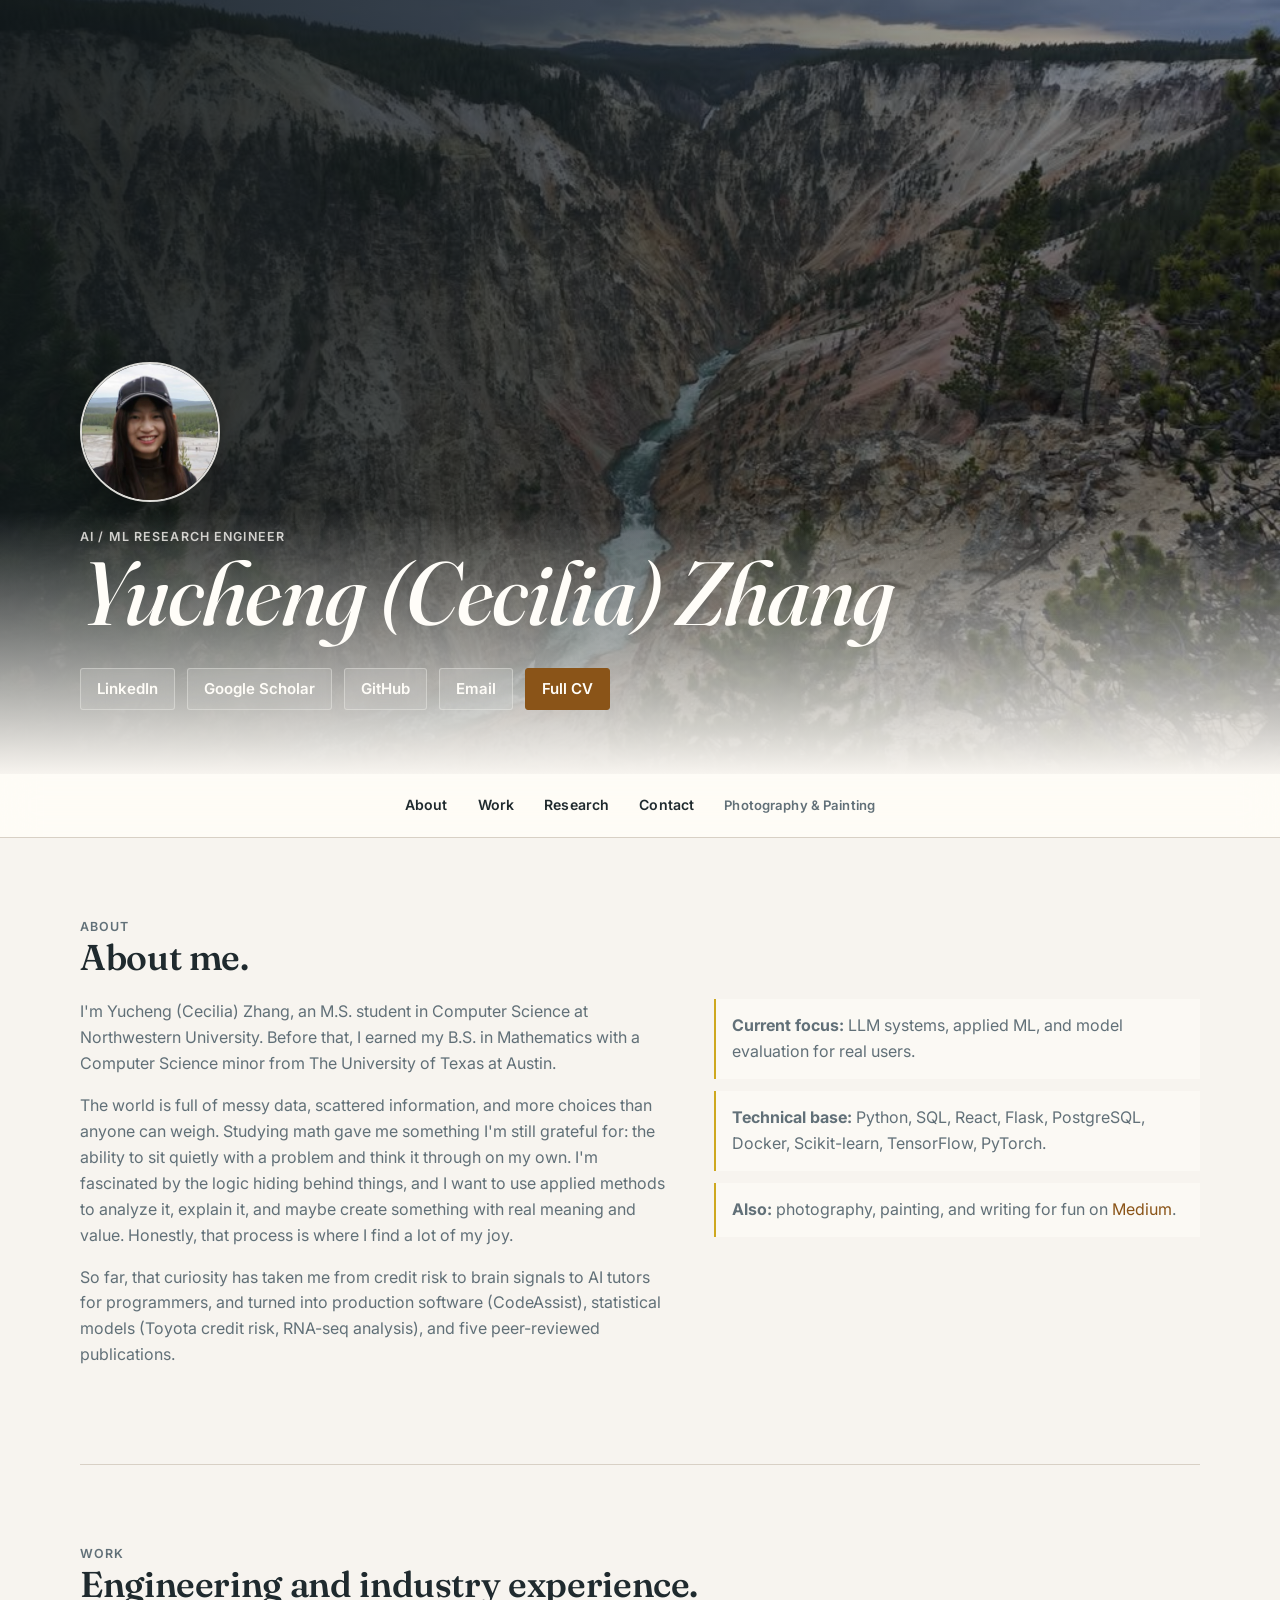
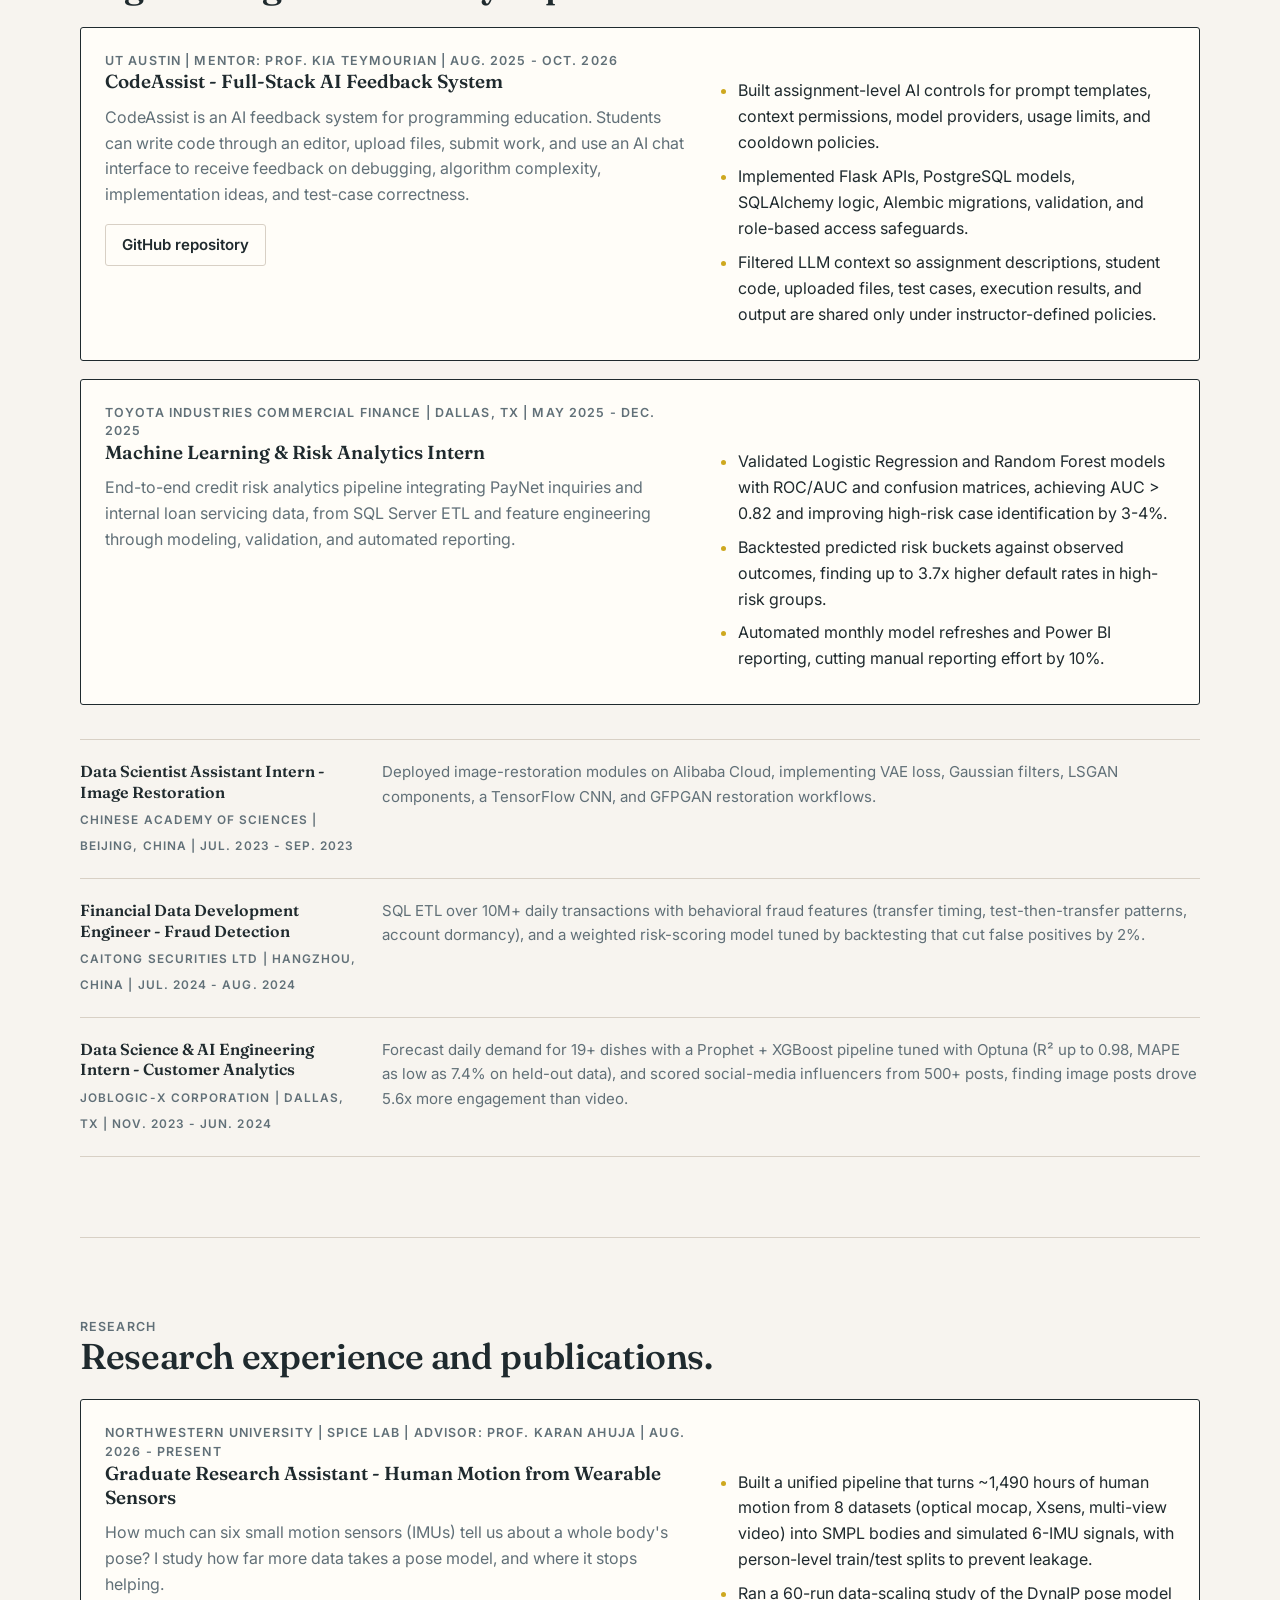
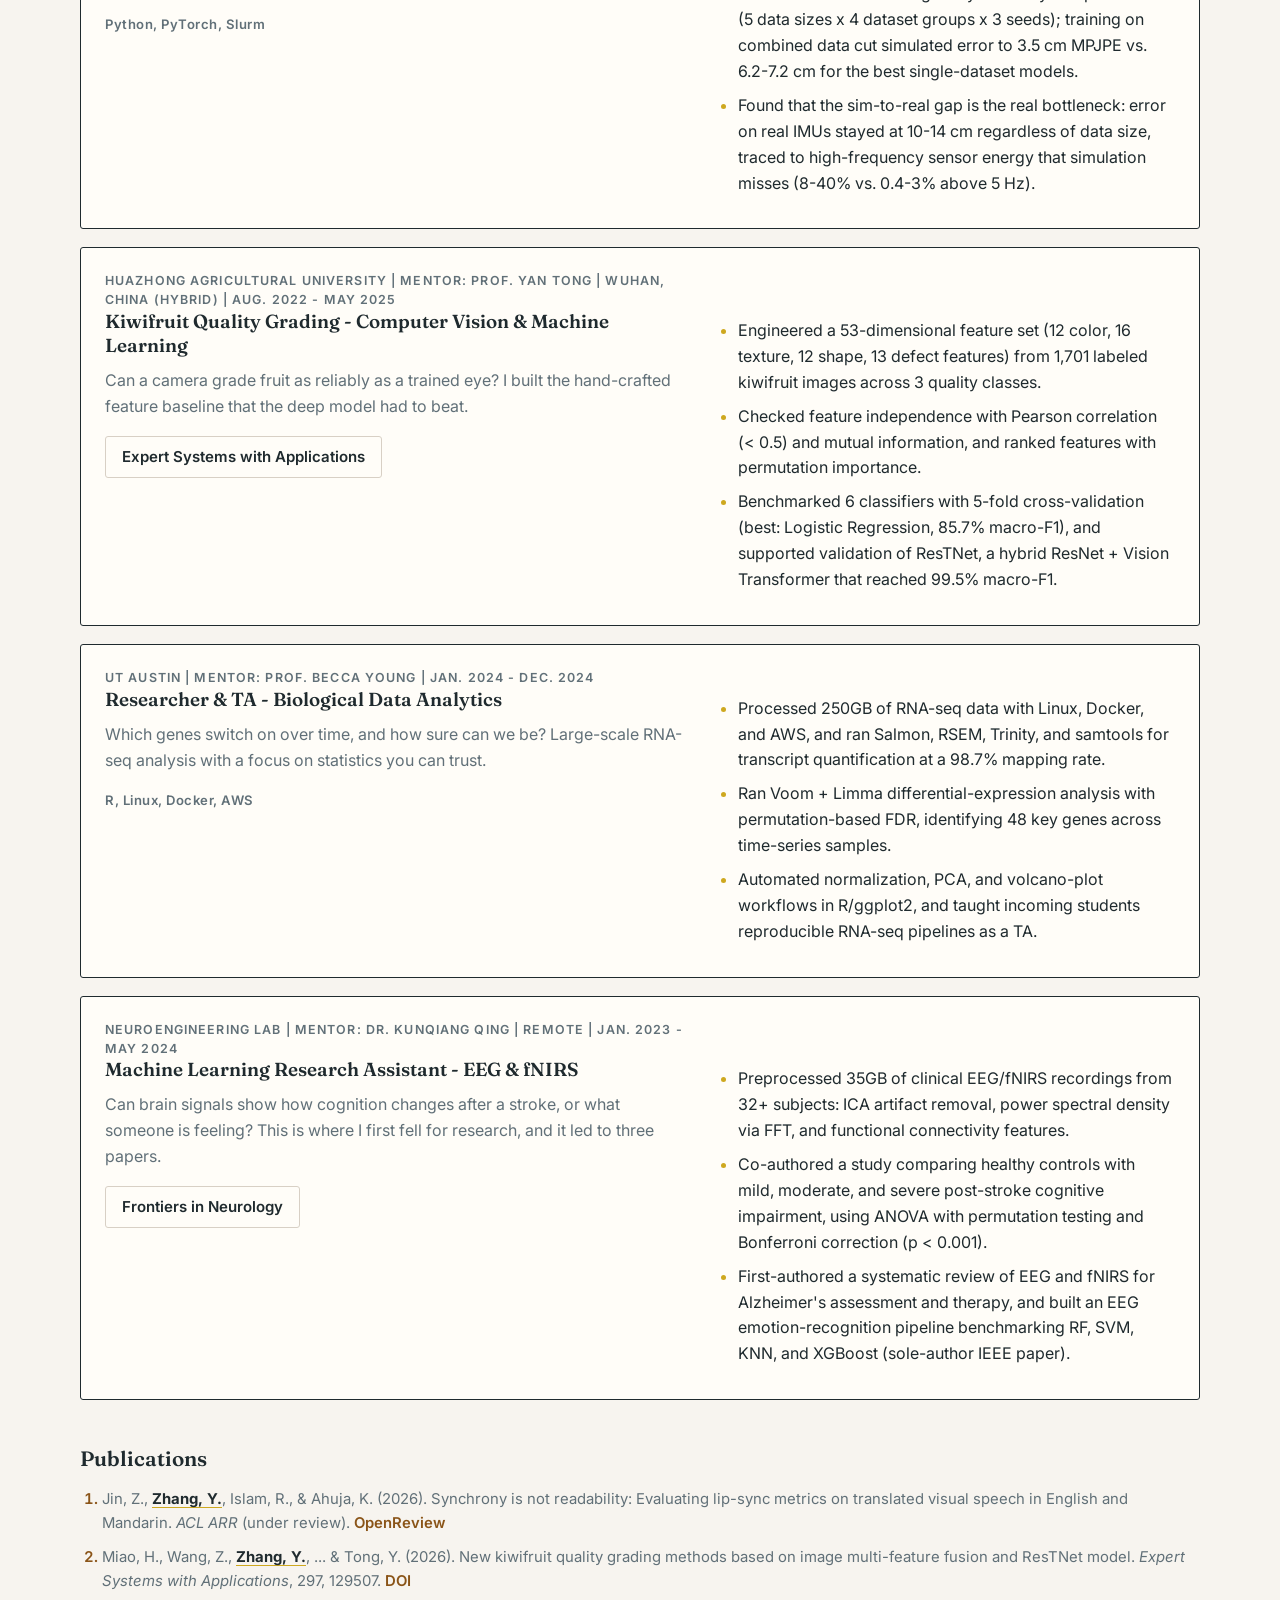
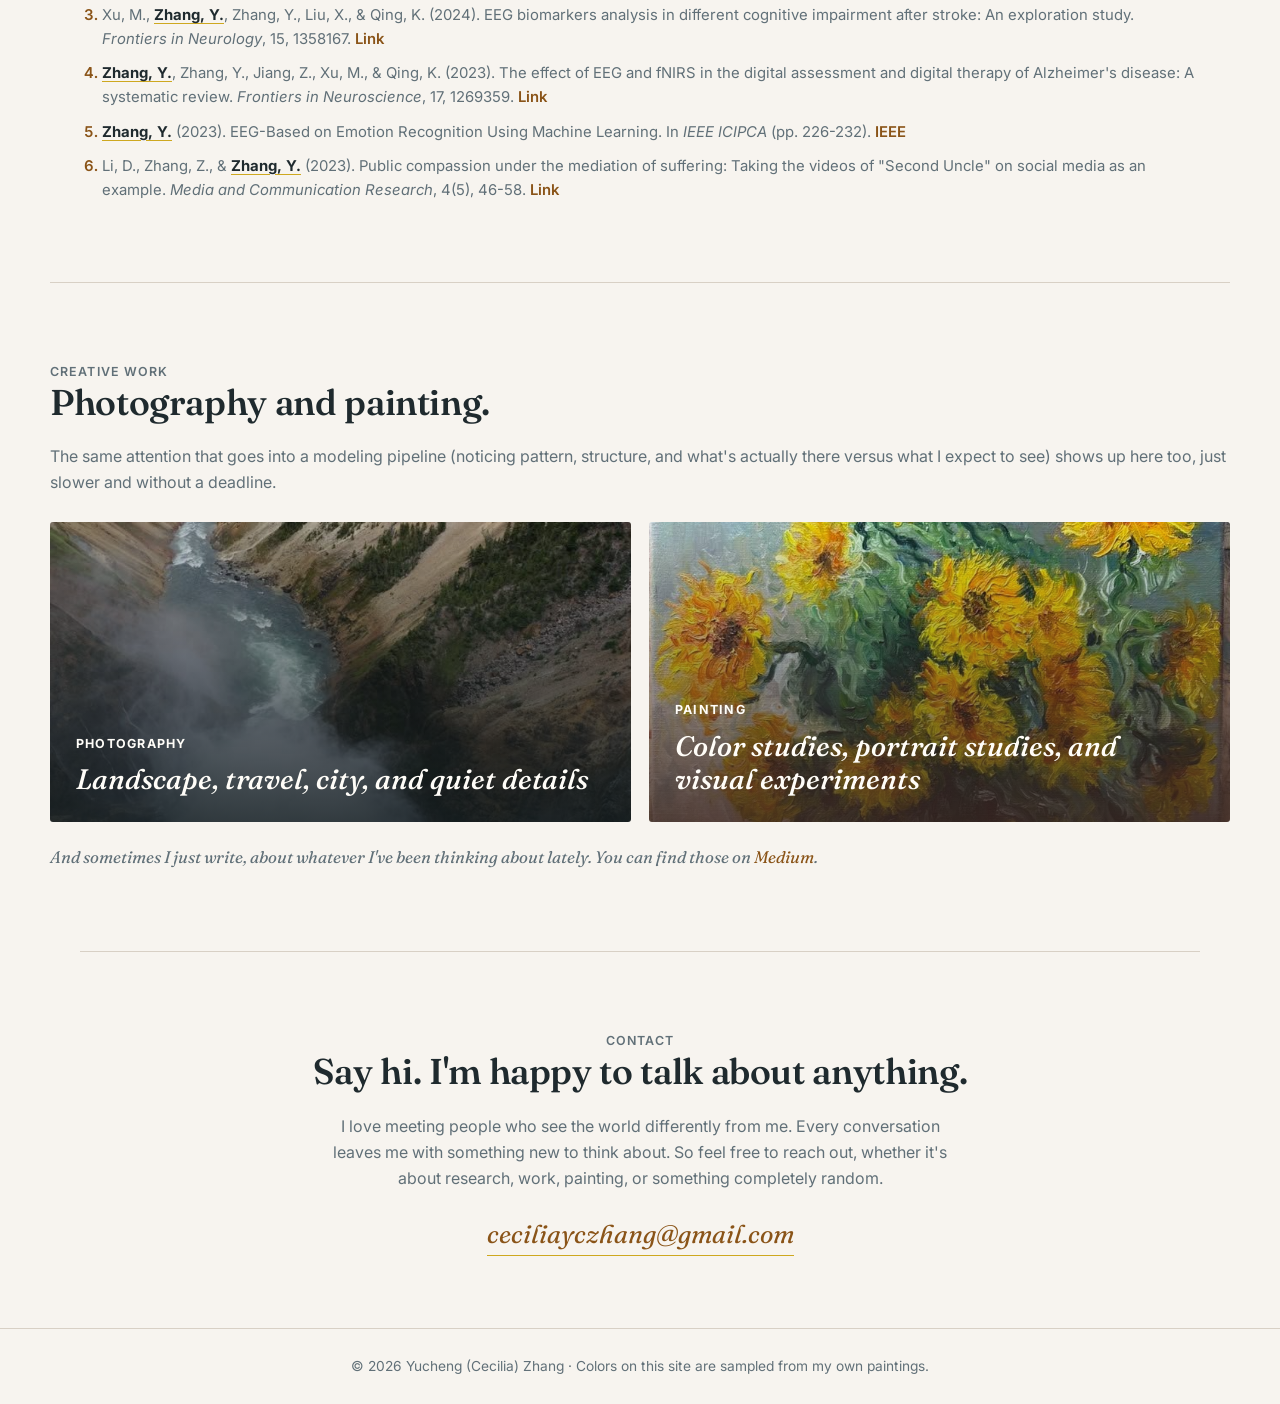
==== commit 5e450f4a: "2026-11-add" ====
--- a/index.html
+++ b/index.html
@@ -28,7 +28,7 @@
 
 <header class="hero">
     <div class="hero-inner">
-        <img src="imgs/photo.jpg" alt="Yucheng Cecilia Zhang" class="profile-pic">
+        <img src="imgs/profile.jpg" alt="Yucheng (Cecilia) Zhang" class="profile-pic">
         <p class="eyebrow">AI / ML Research Engineer</p>
         <h1>Yucheng (Cecilia) Zhang</h1>
         <div class="hero-actions">
@@ -52,7 +52,7 @@
 <main>
     <section id="about" class="section">
         <div class="section-kicker">About</div>
-        <h2>I go looking for hard, interesting problems and stay until they make sense.</h2>
+        <h2>About me.</h2>
         <div class="two-column">
             <div>
                 <p>
@@ -85,7 +85,7 @@
 
     <section id="work" class="section">
         <div class="section-kicker">Work</div>
-        <h2>Two projects that show how I build, plus the rest of the record.</h2>
+        <h2>Engineering and industry experience.</h2>
 
         <div class="work-grid">
             <article class="work-card featured">
@@ -150,7 +150,7 @@
 
     <section id="research" class="section">
         <div class="section-kicker">Research</div>
-        <h2>The questions I keep coming back to: bodies, brains, and what models actually see.</h2>
+        <h2>Research experience and publications.</h2>
 
         <div class="research-list">
             <article class="work-card featured">
@@ -229,7 +229,7 @@
 
     <section id="creative" class="section creative-band">
         <div class="section-kicker">Creative Work</div>
-        <h2>Photography and painting as a parallel practice in observation.</h2>
+        <h2>Photography and painting.</h2>
         <p>
             The same attention that goes into a modeling pipeline (noticing pattern, structure,
             and what's actually there versus what I expect to see) shows up here too, just
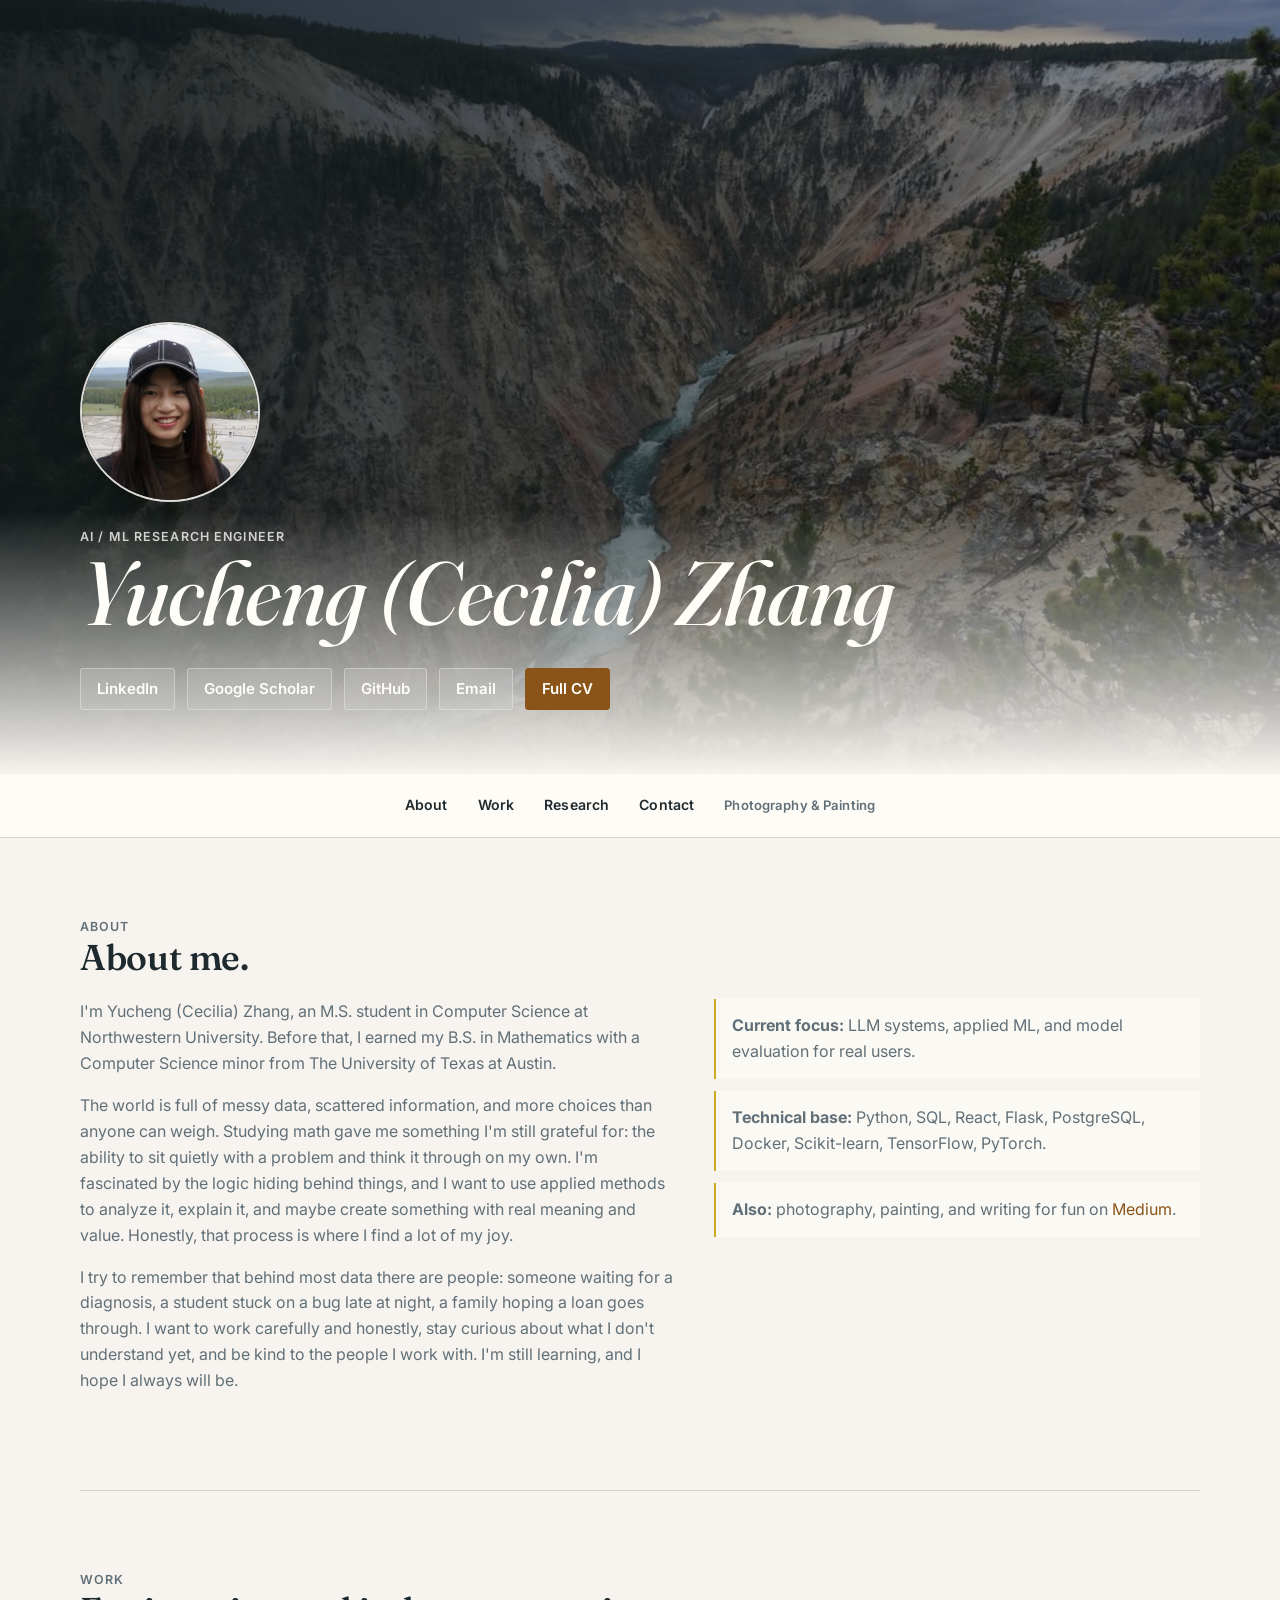
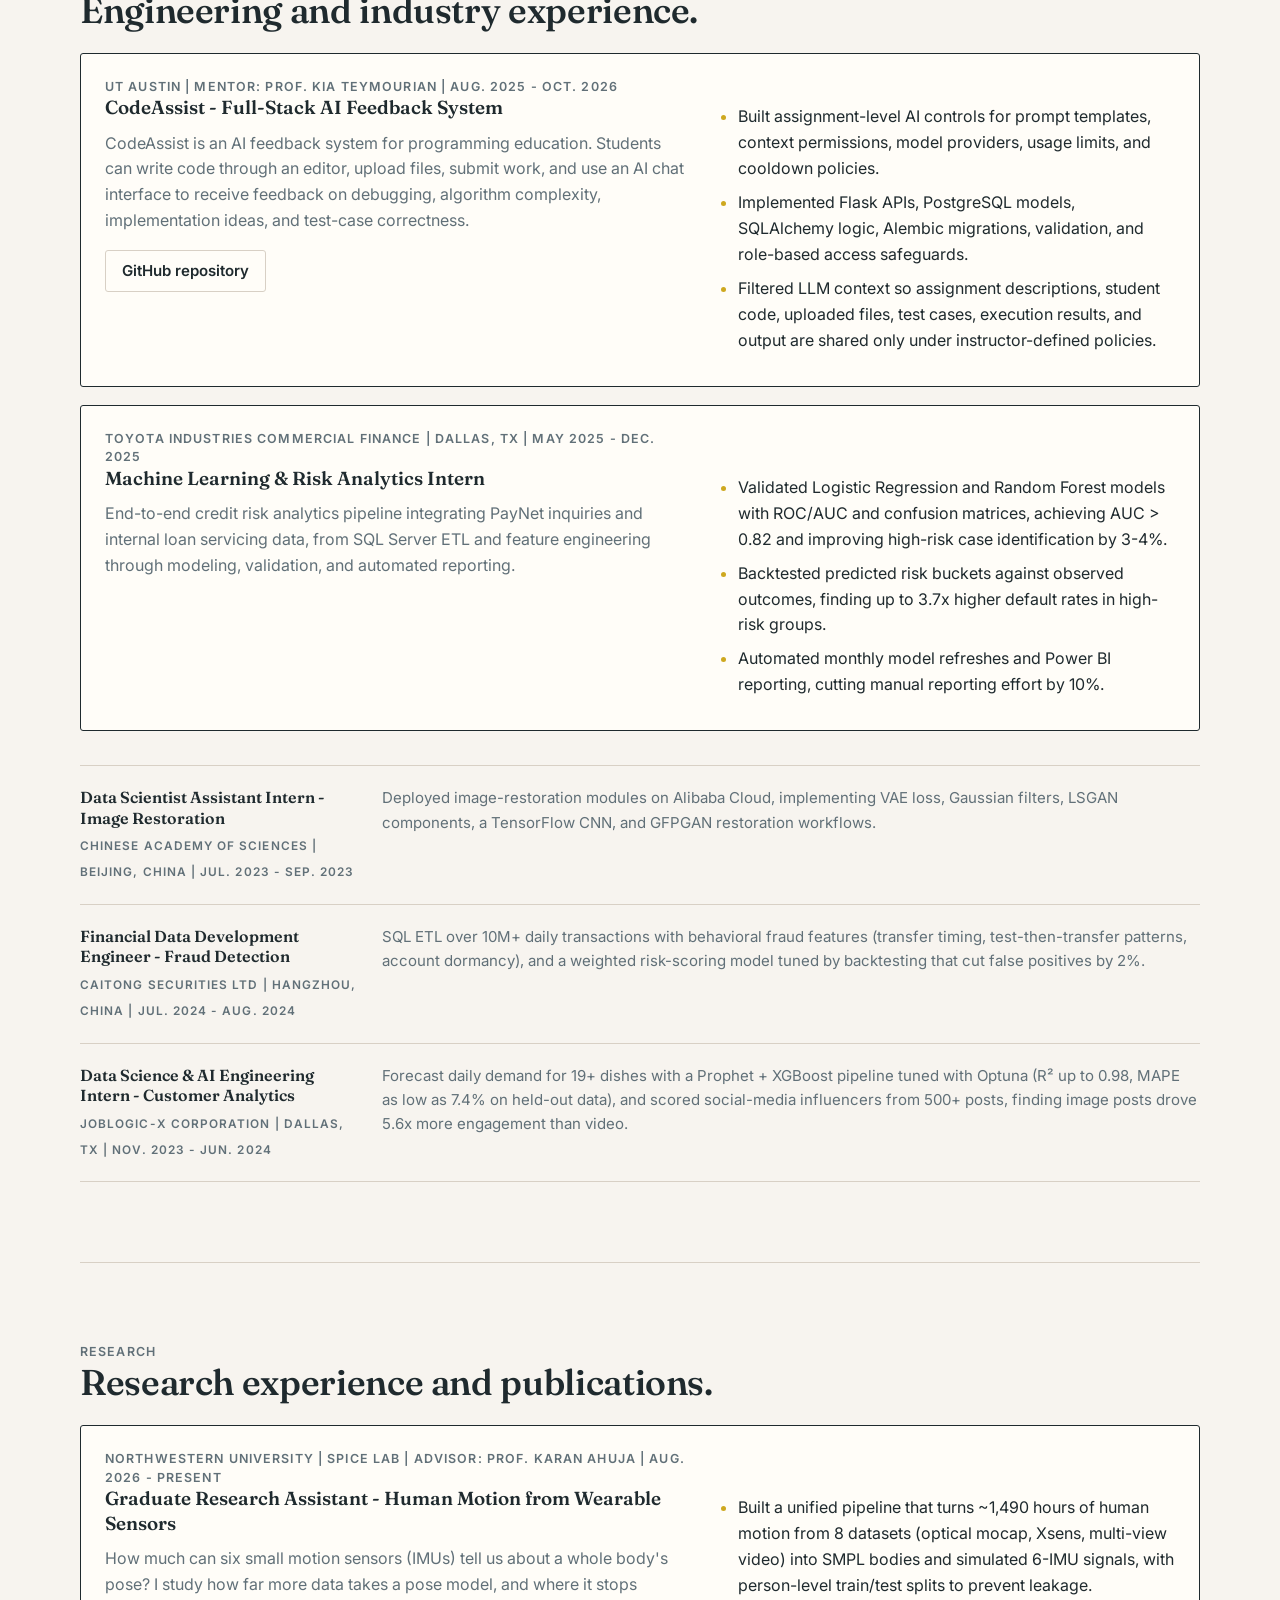
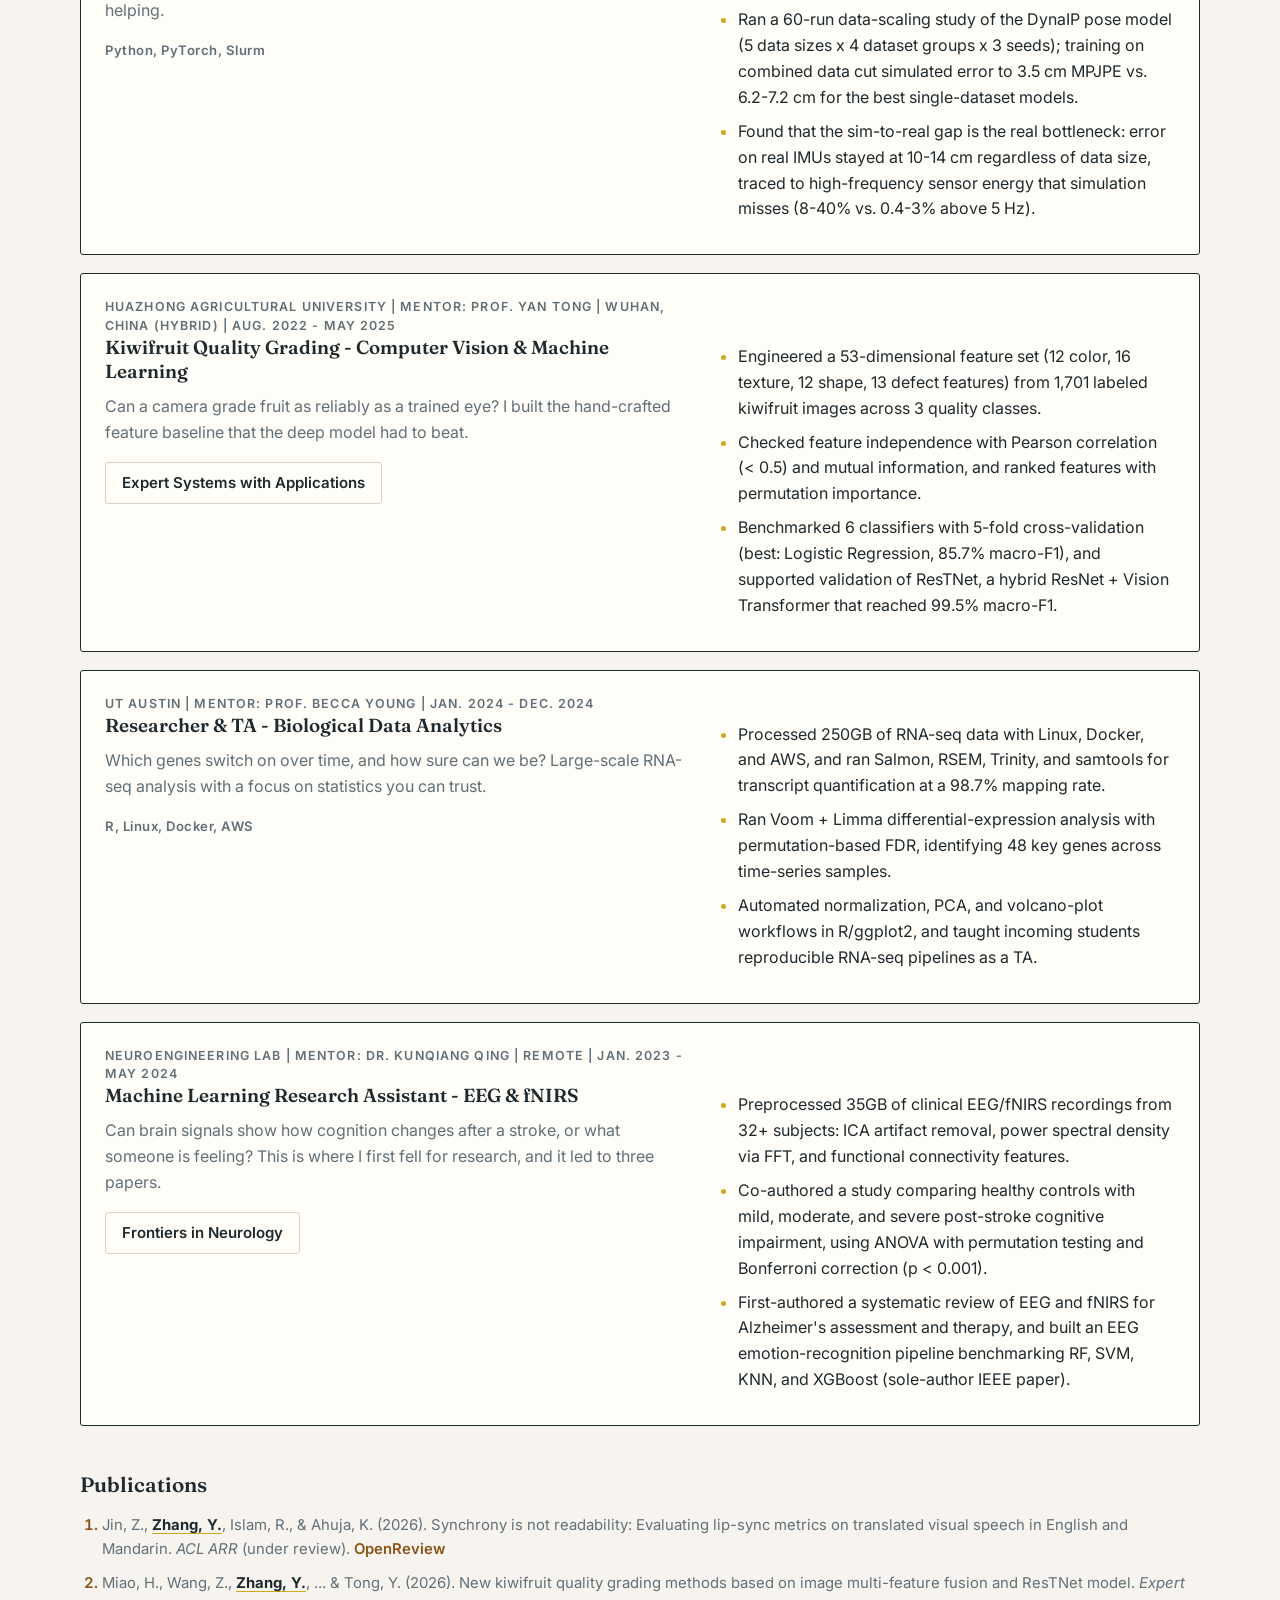
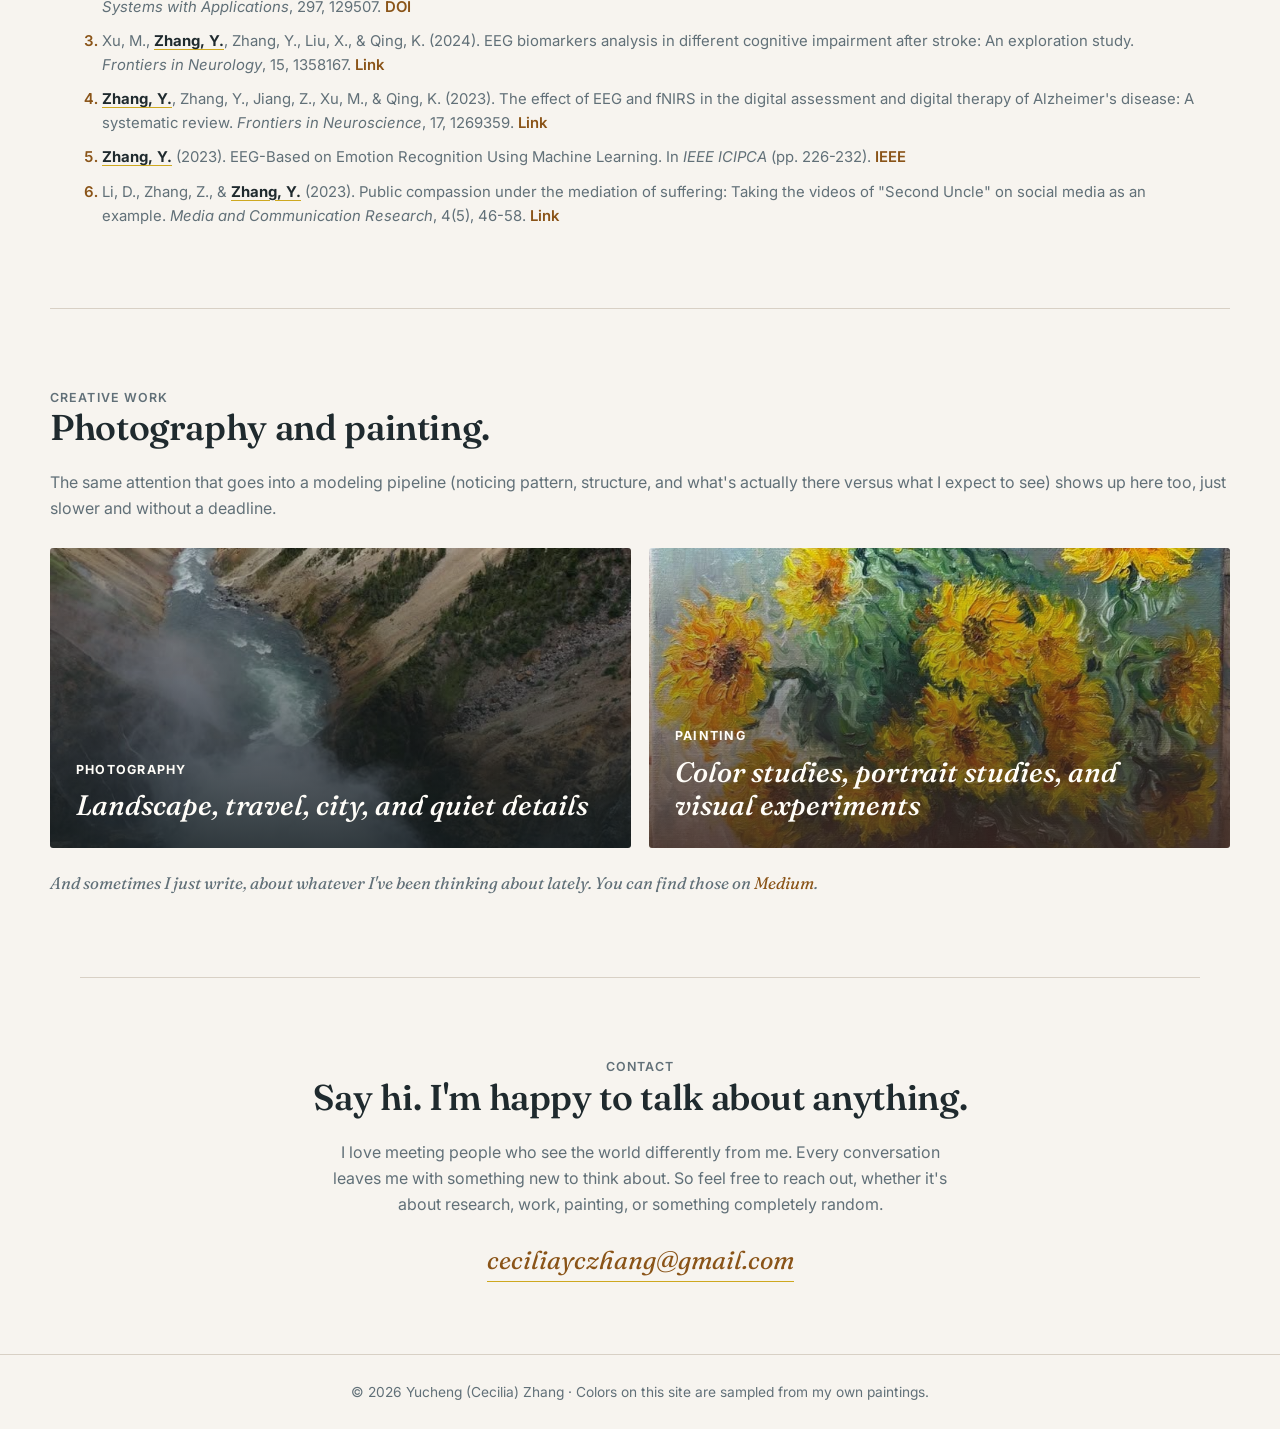
==== commit 8b9fa745: "2026-11-add" ====
--- a/index.html
+++ b/index.html
@@ -69,10 +69,11 @@
                     value. Honestly, that process is where I find a lot of my joy.
                 </p>
                 <p>
-                    So far, that curiosity has taken me from credit risk to brain signals to AI
-                    tutors for programmers, and turned into production software (CodeAssist),
-                    statistical models (Toyota credit risk, RNA-seq analysis), and five
-                    peer-reviewed publications.
+                    I try to remember that behind most data there are people: someone waiting
+                    for a diagnosis, a student stuck on a bug late at night, a family hoping a
+                    loan goes through. I want to work carefully and honestly, stay curious about
+                    what I don't understand yet, and be kind to the people I work with. I'm still
+                    learning, and I hope I always will be.
                 </p>
             </div>
             <div class="signal-list">
--- a/css/styles.css
+++ b/css/styles.css
@@ -82,8 +82,8 @@
 }
 
 .profile-pic {
-  width: 140px;
-  height: 140px;
+  width: 180px;
+  height: 180px;
   border-radius: 999px;
   object-fit: cover;
   border: 2px solid rgba(255, 253, 248, 0.85);
@@ -905,8 +905,8 @@
   }
 
   .profile-pic {
-    width: 112px;
-    height: 112px;
+    width: 140px;
+    height: 140px;
   }
 
   .hero-actions {
